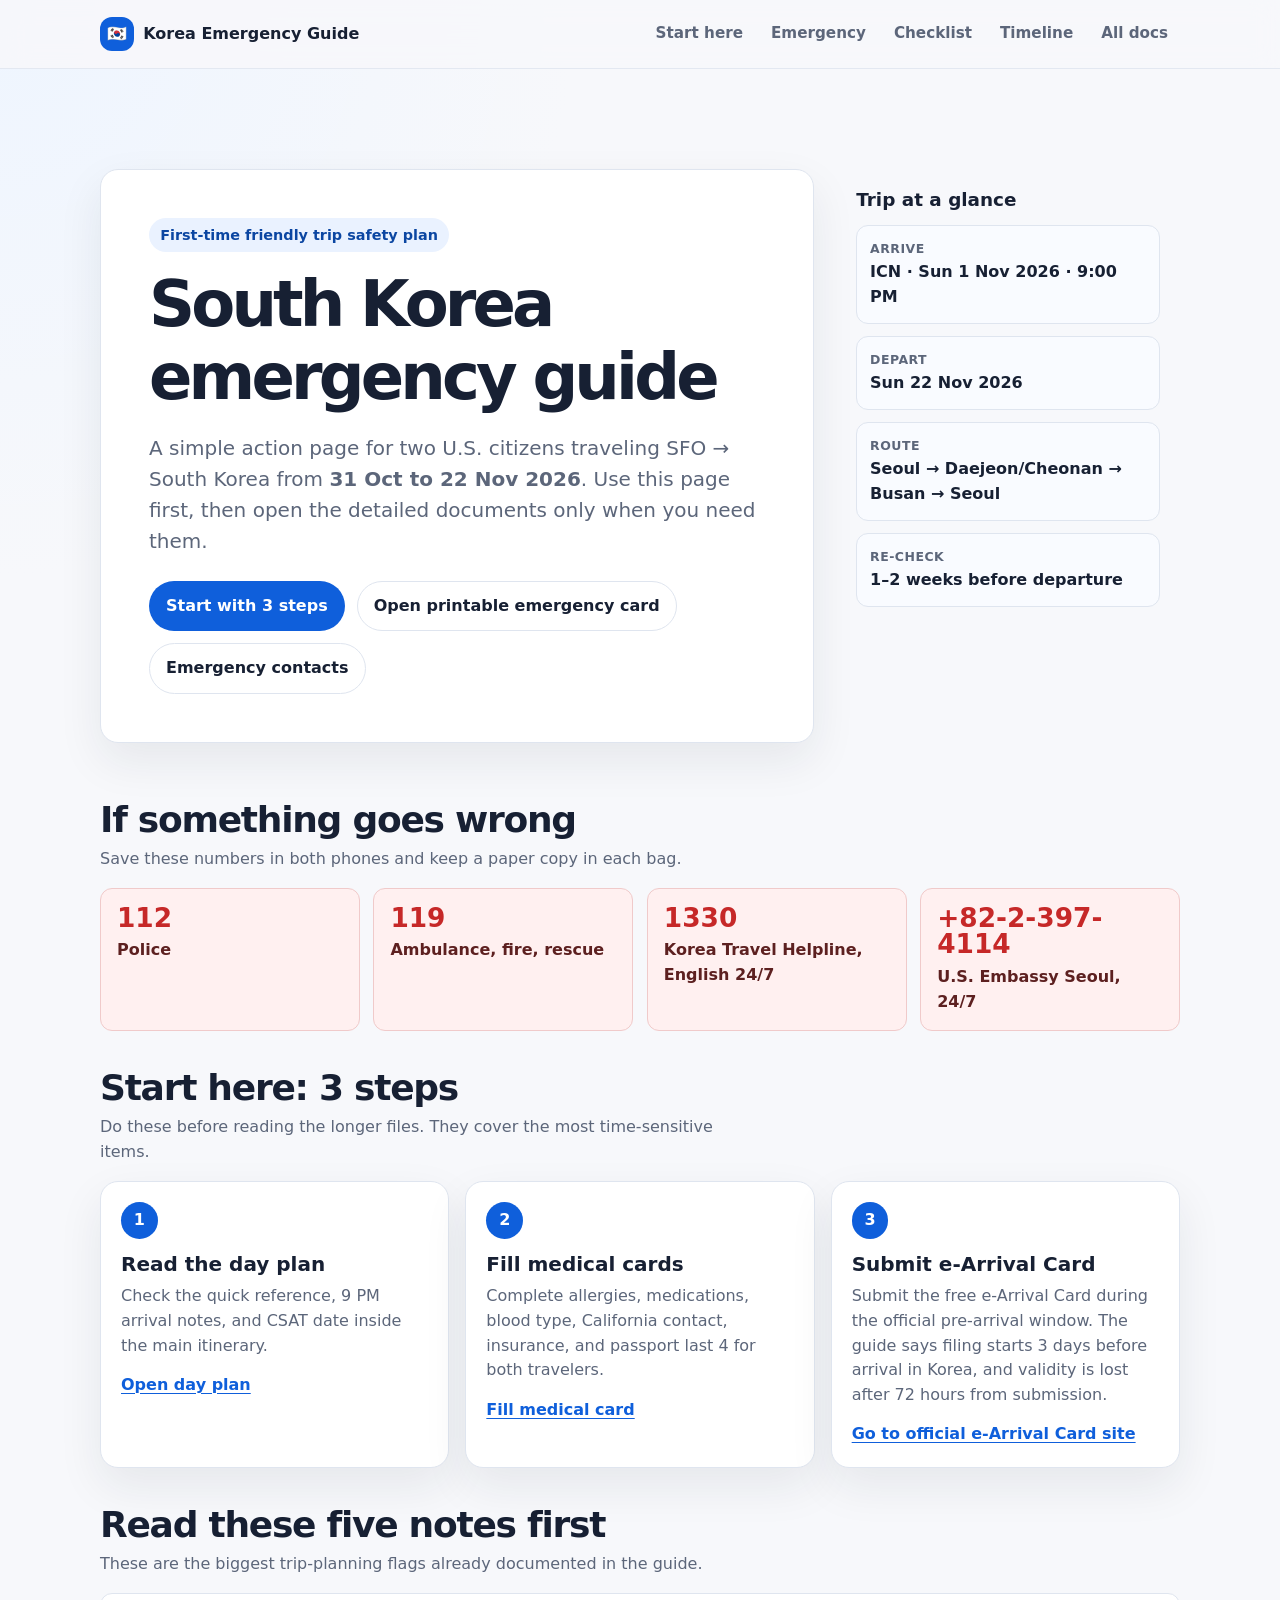
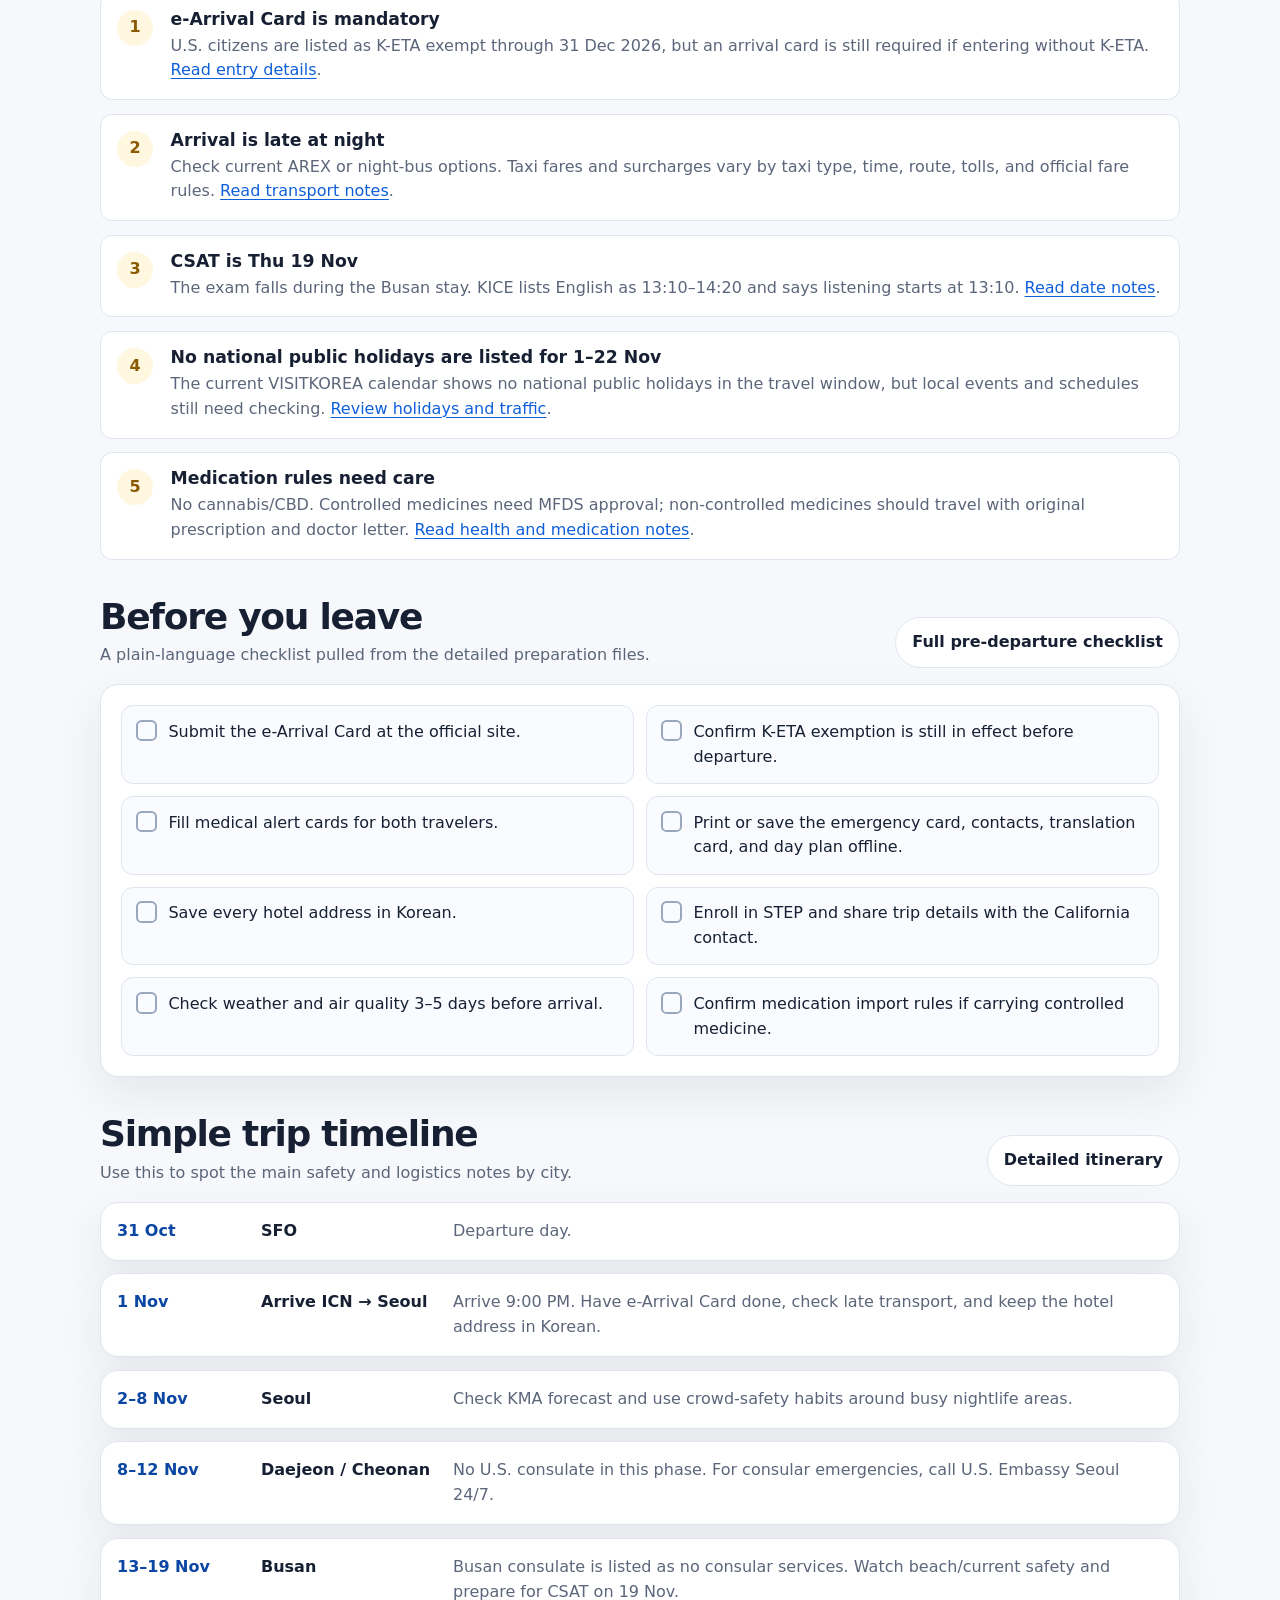
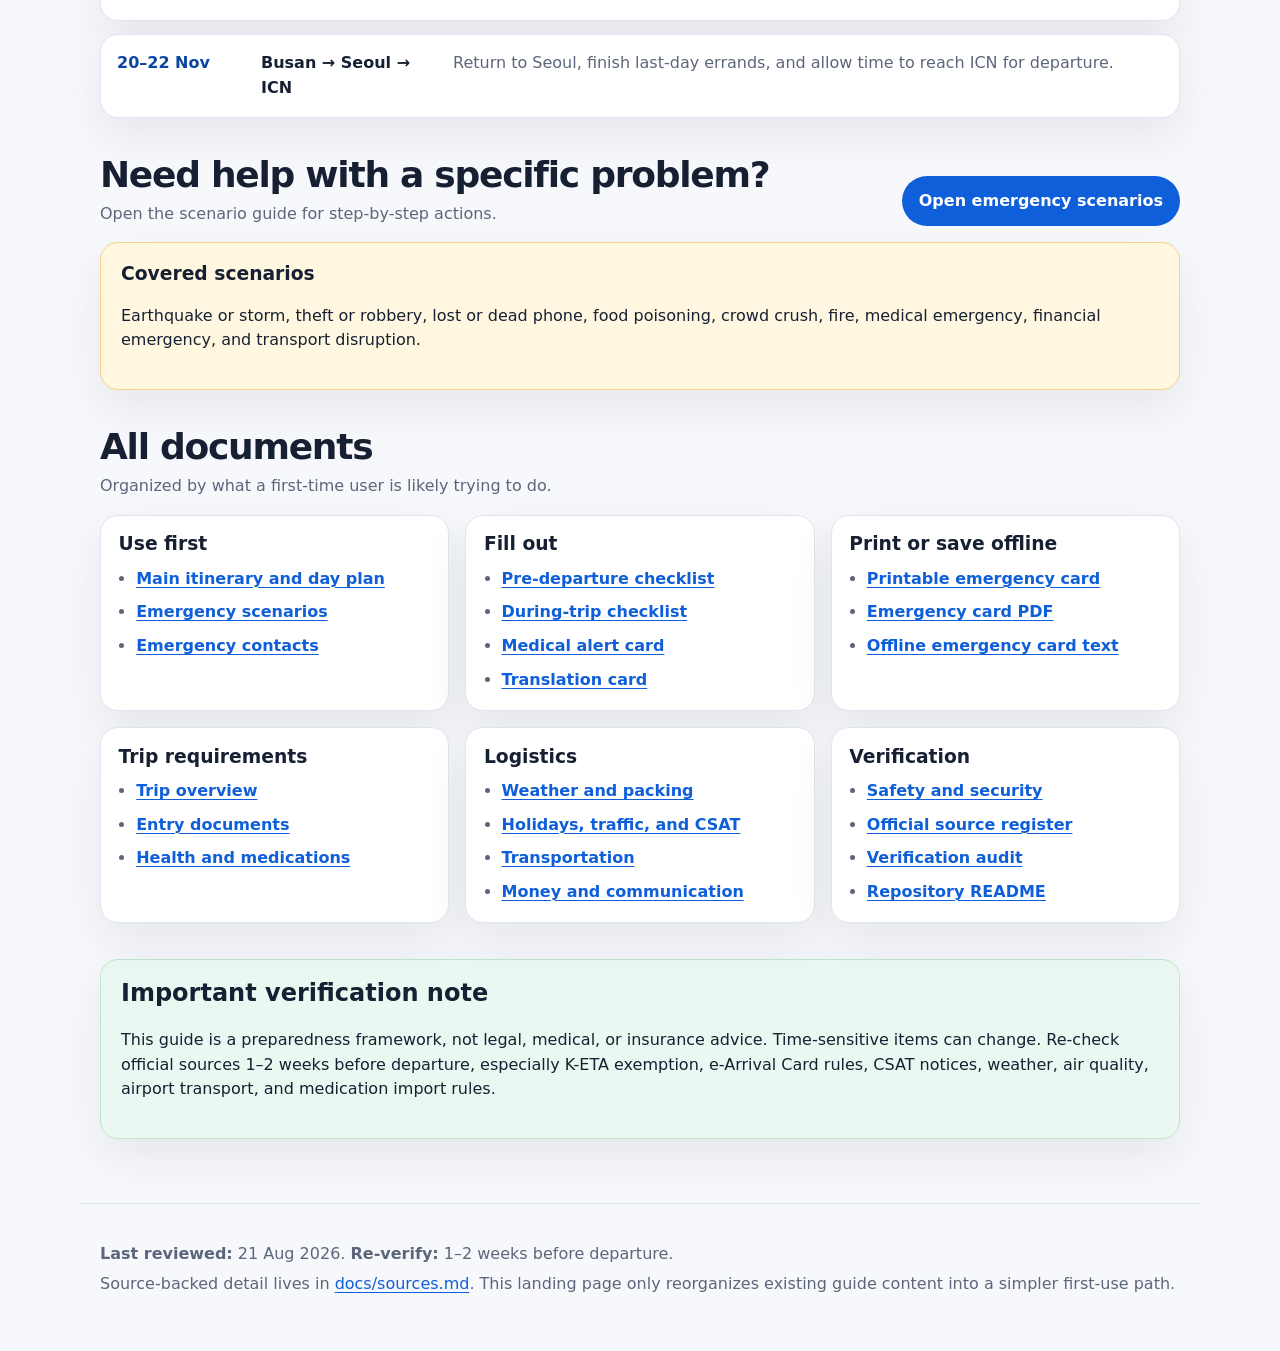
==== index.html @ 49b3be71 "Improve GitHub Pages UI and verification audit Co-authored-by: arena-agent <297053741+arena-agent@us" ====
<!doctype html>
<html lang="en">
<head>
  <meta charset="utf-8">
  <meta name="viewport" content="width=device-width, initial-scale=1">
  <title>South Korea Emergency Trip Guide</title>
  <meta name="description" content="Simple first-time traveler emergency guide for a South Korea trip from 31 Oct to 22 Nov 2026.">
  <link rel="stylesheet" href="assets/site.css">
</head>
<body>
  <a class="skip-link" href="#main">Skip to main content</a>

  <header class="site-header">
    <nav class="nav" aria-label="Main navigation">
      <a class="logo" href="./" aria-label="South Korea Emergency Trip Guide home">
        <span class="logo-mark" aria-hidden="true">🇰🇷</span>
        <span>Korea Emergency Guide</span>
      </a>
      <div class="nav-links">
        <a href="#start">Start here</a>
        <a href="#emergency">Emergency</a>
        <a href="#checklist">Checklist</a>
        <a href="#timeline">Timeline</a>
        <a href="#documents">All docs</a>
      </div>
    </nav>
  </header>

  <main id="main">
    <section class="hero" aria-labelledby="page-title">
      <div class="hero-card">
        <p class="kicker">First-time friendly trip safety plan</p>
        <h1 id="page-title">South Korea emergency guide</h1>
        <p class="lede">A simple action page for two U.S. citizens traveling SFO → South Korea from <strong>31 Oct to 22 Nov 2026</strong>. Use this page first, then open the detailed documents only when you need them.</p>
        <div class="actions" aria-label="Primary actions">
          <a class="button" href="#start">Start with 3 steps</a>
          <a class="button secondary" href="print/emergency-card.html">Open printable emergency card</a>
          <a class="button secondary" href="docs/03-emergency-contacts.md">Emergency contacts</a>
        </div>
      </div>

      <aside class="trip-card" aria-labelledby="trip-summary">
        <h2 id="trip-summary">Trip at a glance</h2>
        <dl class="fact-list">
          <div>
            <dt>Arrive</dt>
            <dd>ICN · Sun 1 Nov 2026 · 9:00 PM</dd>
          </div>
          <div>
            <dt>Depart</dt>
            <dd>Sun 22 Nov 2026</dd>
          </div>
          <div>
            <dt>Route</dt>
            <dd>Seoul → Daejeon/Cheonan → Busan → Seoul</dd>
          </div>
          <div>
            <dt>Re-check</dt>
            <dd>1–2 weeks before departure</dd>
          </div>
        </dl>
      </aside>
    </section>

    <section id="emergency" aria-labelledby="emergency-title">
      <div class="section-head">
        <div>
          <h2 id="emergency-title">If something goes wrong</h2>
          <p>Save these numbers in both phones and keep a paper copy in each bag.</p>
        </div>
      </div>
      <div class="alert-grid" aria-label="Emergency numbers">
        <div class="alert-card"><strong>112</strong><span>Police</span></div>
        <div class="alert-card"><strong>119</strong><span>Ambulance, fire, rescue</span></div>
        <div class="alert-card"><strong>1330</strong><span>Korea Travel Helpline, English 24/7</span></div>
        <div class="alert-card"><strong>+82-2-397-4114</strong><span>U.S. Embassy Seoul, 24/7</span></div>
      </div>
    </section>

    <section id="start" aria-labelledby="start-title">
      <div class="section-head">
        <div>
          <h2 id="start-title">Start here: 3 steps</h2>
          <p>Do these before reading the longer files. They cover the most time-sensitive items.</p>
        </div>
      </div>
      <div class="steps">
        <article class="step-card">
          <span class="step-number">1</span>
          <h3>Read the day plan</h3>
          <p>Check the quick reference, 9 PM arrival notes, and CSAT date inside the main itinerary.</p>
          <a href="docs/10-itinerary-day-plan.md">Open day plan</a>
        </article>
        <article class="step-card">
          <span class="step-number">2</span>
          <h3>Fill medical cards</h3>
          <p>Complete allergies, medications, blood type, California contact, insurance, and passport last 4 for both travelers.</p>
          <a href="checklists/medical-alert-card.md">Fill medical card</a>
        </article>
        <article class="step-card">
          <span class="step-number">3</span>
          <h3>Submit e-Arrival Card</h3>
          <p>Submit the free e-Arrival Card during the official pre-arrival window. The guide says filing starts 3 days before arrival in Korea, and validity is lost after 72 hours from submission.</p>
          <a href="https://www.e-arrivalcard.go.kr">Go to official e-Arrival Card site</a>
        </article>
      </div>
    </section>

    <section aria-labelledby="priority-title">
      <div class="section-head">
        <div>
          <h2 id="priority-title">Read these five notes first</h2>
          <p>These are the biggest trip-planning flags already documented in the guide.</p>
        </div>
      </div>
      <ol class="priority-list">
        <li>
          <div>
            <h3>e-Arrival Card is mandatory</h3>
            <p>U.S. citizens are listed as K-ETA exempt through 31 Dec 2026, but an arrival card is still required if entering without K-ETA. <a href="docs/02-entry-documents.md">Read entry details</a>.</p>
          </div>
        </li>
        <li>
          <div>
            <h3>Arrival is late at night</h3>
            <p>Check current AREX or night-bus options. Taxi fares and surcharges vary by taxi type, time, route, tolls, and official fare rules. <a href="docs/07-transportation.md">Read transport notes</a>.</p>
          </div>
        </li>
        <li>
          <div>
            <h3>CSAT is Thu 19 Nov</h3>
            <p>The exam falls during the Busan stay. KICE lists English as 13:10–14:20 and says listening starts at 13:10. <a href="docs/06-holidays-traffic-dates.md">Read date notes</a>.</p>
          </div>
        </li>
        <li>
          <div>
            <h3>No national public holidays are listed for 1–22 Nov</h3>
            <p>The current VISITKOREA calendar shows no national public holidays in the travel window, but local events and schedules still need checking. <a href="docs/06-holidays-traffic-dates.md">Review holidays and traffic</a>.</p>
          </div>
        </li>
        <li>
          <div>
            <h3>Medication rules need care</h3>
            <p>No cannabis/CBD. Controlled medicines need MFDS approval; non-controlled medicines should travel with original prescription and doctor letter. <a href="docs/04-health-medications.md">Read health and medication notes</a>.</p>
          </div>
        </li>
      </ol>
    </section>

    <section id="checklist" aria-labelledby="checklist-title">
      <div class="section-head">
        <div>
          <h2 id="checklist-title">Before you leave</h2>
          <p>A plain-language checklist pulled from the detailed preparation files.</p>
        </div>
        <a class="button secondary" href="checklists/pre-departure.md">Full pre-departure checklist</a>
      </div>
      <div class="check-panel">
        <ul class="check-grid">
          <li><span class="checkbox" aria-hidden="true">✓</span><span>Submit the e-Arrival Card at the official site.</span></li>
          <li><span class="checkbox" aria-hidden="true">✓</span><span>Confirm K-ETA exemption is still in effect before departure.</span></li>
          <li><span class="checkbox" aria-hidden="true">✓</span><span>Fill medical alert cards for both travelers.</span></li>
          <li><span class="checkbox" aria-hidden="true">✓</span><span>Print or save the emergency card, contacts, translation card, and day plan offline.</span></li>
          <li><span class="checkbox" aria-hidden="true">✓</span><span>Save every hotel address in Korean.</span></li>
          <li><span class="checkbox" aria-hidden="true">✓</span><span>Enroll in STEP and share trip details with the California contact.</span></li>
          <li><span class="checkbox" aria-hidden="true">✓</span><span>Check weather and air quality 3–5 days before arrival.</span></li>
          <li><span class="checkbox" aria-hidden="true">✓</span><span>Confirm medication import rules if carrying controlled medicine.</span></li>
        </ul>
      </div>
    </section>

    <section id="timeline" aria-labelledby="timeline-title">
      <div class="section-head">
        <div>
          <h2 id="timeline-title">Simple trip timeline</h2>
          <p>Use this to spot the main safety and logistics notes by city.</p>
        </div>
        <a class="button secondary" href="docs/10-itinerary-day-plan.md">Detailed itinerary</a>
      </div>
      <div class="timeline">
        <article class="timeline-item">
          <div class="timeline-date">31 Oct</div>
          <div class="timeline-city">SFO</div>
          <div class="timeline-note">Departure day.</div>
        </article>
        <article class="timeline-item">
          <div class="timeline-date">1 Nov</div>
          <div class="timeline-city">Arrive ICN → Seoul</div>
          <div class="timeline-note">Arrive 9:00 PM. Have e-Arrival Card done, check late transport, and keep the hotel address in Korean.</div>
        </article>
        <article class="timeline-item">
          <div class="timeline-date">2–8 Nov</div>
          <div class="timeline-city">Seoul</div>
          <div class="timeline-note">Check KMA forecast and use crowd-safety habits around busy nightlife areas.</div>
        </article>
        <article class="timeline-item">
          <div class="timeline-date">8–12 Nov</div>
          <div class="timeline-city">Daejeon / Cheonan</div>
          <div class="timeline-note">No U.S. consulate in this phase. For consular emergencies, call U.S. Embassy Seoul 24/7.</div>
        </article>
        <article class="timeline-item">
          <div class="timeline-date">13–19 Nov</div>
          <div class="timeline-city">Busan</div>
          <div class="timeline-note">Busan consulate is listed as no consular services. Watch beach/current safety and prepare for CSAT on 19 Nov.</div>
        </article>
        <article class="timeline-item">
          <div class="timeline-date">20–22 Nov</div>
          <div class="timeline-city">Busan → Seoul → ICN</div>
          <div class="timeline-note">Return to Seoul, finish last-day errands, and allow time to reach ICN for departure.</div>
        </article>
      </div>
    </section>

    <section aria-labelledby="scenario-title">
      <div class="section-head">
        <div>
          <h2 id="scenario-title">Need help with a specific problem?</h2>
          <p>Open the scenario guide for step-by-step actions.</p>
        </div>
        <a class="button" href="docs/11-emergency-scenarios.md">Open emergency scenarios</a>
      </div>
      <div class="callout warning">
        <h3>Covered scenarios</h3>
        <p>Earthquake or storm, theft or robbery, lost or dead phone, food poisoning, crowd crush, fire, medical emergency, financial emergency, and transport disruption.</p>
      </div>
    </section>

    <section id="documents" aria-labelledby="documents-title">
      <div class="section-head">
        <div>
          <h2 id="documents-title">All documents</h2>
          <p>Organized by what a first-time user is likely trying to do.</p>
        </div>
      </div>
      <div class="docs-grid">
        <article class="doc-card">
          <h3>Use first</h3>
          <ul>
            <li><a href="docs/10-itinerary-day-plan.md">Main itinerary and day plan</a></li>
            <li><a href="docs/11-emergency-scenarios.md">Emergency scenarios</a></li>
            <li><a href="docs/03-emergency-contacts.md">Emergency contacts</a></li>
          </ul>
        </article>
        <article class="doc-card">
          <h3>Fill out</h3>
          <ul>
            <li><a href="checklists/pre-departure.md">Pre-departure checklist</a></li>
            <li><a href="checklists/during-trip.md">During-trip checklist</a></li>
            <li><a href="checklists/medical-alert-card.md">Medical alert card</a></li>
            <li><a href="checklists/translation-card.md">Translation card</a></li>
          </ul>
        </article>
        <article class="doc-card">
          <h3>Print or save offline</h3>
          <ul>
            <li><a href="print/emergency-card.html">Printable emergency card</a></li>
            <li><a href="print/emergency-card.pdf">Emergency card PDF</a></li>
            <li><a href="checklists/offline-emergency-card.md">Offline emergency card text</a></li>
          </ul>
        </article>
        <article class="doc-card">
          <h3>Trip requirements</h3>
          <ul>
            <li><a href="docs/01-trip-overview.md">Trip overview</a></li>
            <li><a href="docs/02-entry-documents.md">Entry documents</a></li>
            <li><a href="docs/04-health-medications.md">Health and medications</a></li>
          </ul>
        </article>
        <article class="doc-card">
          <h3>Logistics</h3>
          <ul>
            <li><a href="docs/05-weather-packing.md">Weather and packing</a></li>
            <li><a href="docs/06-holidays-traffic-dates.md">Holidays, traffic, and CSAT</a></li>
            <li><a href="docs/07-transportation.md">Transportation</a></li>
            <li><a href="docs/09-money-communication.md">Money and communication</a></li>
          </ul>
        </article>
        <article class="doc-card">
          <h3>Verification</h3>
          <ul>
            <li><a href="docs/08-safety-security.md">Safety and security</a></li>
            <li><a href="docs/sources.md">Official source register</a></li>
            <li><a href="docs/verification-audit.md">Verification audit</a></li>
            <li><a href="README.md">Repository README</a></li>
          </ul>
        </article>
      </div>
    </section>

    <section aria-labelledby="verify-title">
      <div class="callout">
        <h2 id="verify-title">Important verification note</h2>
        <p>This guide is a preparedness framework, not legal, medical, or insurance advice. Time-sensitive items can change. Re-check official sources 1–2 weeks before departure, especially K-ETA exemption, e-Arrival Card rules, CSAT notices, weather, air quality, airport transport, and medication import rules.</p>
      </div>
    </section>
  </main>

  <footer class="footer">
    <p><strong>Last reviewed:</strong> 21 Aug 2026. <strong>Re-verify:</strong> 1–2 weeks before departure.</p>
    <p>Source-backed detail lives in <a href="docs/sources.md">docs/sources.md</a>. This landing page only reorganizes existing guide content into a simpler first-use path.</p>
  </footer>
</body>
</html>
---- assets/site.css ----
:root {
  color-scheme: light;
  --bg: #f7f8fb;
  --panel: #ffffff;
  --panel-strong: #f9fbff;
  --text: #172033;
  --muted: #5c667a;
  --line: #dfe5ef;
  --brand: #0f5fdb;
  --brand-dark: #0b46a2;
  --brand-soft: #eaf2ff;
  --danger: #c62828;
  --danger-soft: #fff0f0;
  --success: #127044;
  --success-soft: #eaf8f1;
  --warning: #8a5a00;
  --warning-soft: #fff7df;
  --shadow: 0 18px 45px rgba(23, 32, 51, 0.08);
  --radius: 18px;
  --radius-sm: 12px;
  --max: 1120px;
}

* {
  box-sizing: border-box;
}

html {
  scroll-behavior: smooth;
}

body {
  margin: 0;
  font-family: Inter, ui-sans-serif, system-ui, -apple-system, BlinkMacSystemFont, "Segoe UI", sans-serif;
  background: radial-gradient(circle at top left, #eef5ff 0, rgba(238, 245, 255, 0) 36rem), var(--bg);
  color: var(--text);
  line-height: 1.55;
}

a {
  color: var(--brand);
  text-decoration-thickness: 0.09em;
  text-underline-offset: 0.18em;
}

a:hover,
a:focus-visible {
  color: var(--brand-dark);
}

.skip-link {
  position: absolute;
  left: 1rem;
  top: -4rem;
  z-index: 10;
  padding: 0.75rem 1rem;
  border-radius: 999px;
  background: var(--text);
  color: #fff;
  transition: top 0.2s ease;
}

.skip-link:focus {
  top: 1rem;
}

.site-header {
  position: sticky;
  top: 0;
  z-index: 5;
  background: rgba(247, 248, 251, 0.88);
  border-bottom: 1px solid rgba(223, 229, 239, 0.8);
  backdrop-filter: blur(14px);
}

.nav {
  max-width: var(--max);
  margin: 0 auto;
  padding: 0.85rem 1.25rem;
  display: flex;
  align-items: center;
  justify-content: space-between;
  gap: 1rem;
}

.logo {
  display: inline-flex;
  align-items: center;
  gap: 0.55rem;
  font-weight: 800;
  color: var(--text);
  text-decoration: none;
}

.logo-mark {
  display: grid;
  place-items: center;
  width: 2.15rem;
  height: 2.15rem;
  border-radius: 0.75rem;
  background: var(--brand);
  color: #fff;
}

.nav-links {
  display: flex;
  align-items: center;
  gap: 0.25rem;
  flex-wrap: wrap;
  justify-content: flex-end;
}

.nav-links a {
  padding: 0.55rem 0.75rem;
  border-radius: 999px;
  color: var(--muted);
  font-size: 0.95rem;
  font-weight: 700;
  text-decoration: none;
}

.nav-links a:hover,
.nav-links a:focus-visible {
  background: var(--brand-soft);
  color: var(--brand-dark);
}

main {
  max-width: var(--max);
  margin: 0 auto;
  padding: 2rem 1.25rem 4rem;
}

.hero {
  display: grid;
  grid-template-columns: minmax(0, 1.35fr) minmax(18rem, 0.65fr);
  gap: 1.4rem;
  align-items: stretch;
  padding: 2rem 0 1.25rem;
}

.hero-card,
.panel {
  background: var(--panel);
  border: 1px solid var(--line);
  border-radius: var(--radius);
  box-shadow: var(--shadow);
}

.hero-card {
  padding: clamp(1.5rem, 4vw, 3rem);
}

.kicker {
  display: inline-flex;
  align-items: center;
  gap: 0.45rem;
  margin: 0 0 1rem;
  padding: 0.35rem 0.7rem;
  border-radius: 999px;
  background: var(--brand-soft);
  color: var(--brand-dark);
  font-weight: 800;
  font-size: 0.9rem;
}

h1,
h2,
h3 {
  line-height: 1.15;
}

h1 {
  margin: 0;
  font-size: clamp(2.25rem, 5vw, 4.6rem);
  letter-spacing: -0.06em;
}

.lede {
  max-width: 46rem;
  margin: 1.1rem 0 0;
  color: var(--muted);
  font-size: clamp(1.05rem, 1.8vw, 1.25rem);
}

.actions {
  display: flex;
  flex-wrap: wrap;
  gap: 0.75rem;
  margin-top: 1.5rem;
}

.button {
  display: inline-flex;
  align-items: center;
  justify-content: center;
  gap: 0.45rem;
  min-height: 2.75rem;
  padding: 0.75rem 1rem;
  border: 1px solid transparent;
  border-radius: 999px;
  background: var(--brand);
  color: #fff;
  font-weight: 800;
  text-decoration: none;
}

.button:hover,
.button:focus-visible {
  background: var(--brand-dark);
  color: #fff;
}

.button.secondary {
  background: #fff;
  border-color: var(--line);
  color: var(--text);
}

.button.secondary:hover,
.button.secondary:focus-visible {
  background: var(--brand-soft);
  border-color: #c6dafd;
  color: var(--brand-dark);
}

.trip-card {
  padding: 1.25rem;
  display: flex;
  flex-direction: column;
  gap: 0.9rem;
}

.trip-card h2 {
  margin: 0;
  font-size: 1.15rem;
}

.fact-list {
  display: grid;
  gap: 0.75rem;
  margin: 0;
}

.fact-list div {
  padding: 0.8rem;
  border-radius: var(--radius-sm);
  background: var(--panel-strong);
  border: 1px solid var(--line);
}

.fact-list dt {
  color: var(--muted);
  font-size: 0.78rem;
  font-weight: 800;
  letter-spacing: 0.04em;
  text-transform: uppercase;
}

.fact-list dd {
  margin: 0.15rem 0 0;
  font-weight: 800;
}

.alert-grid {
  display: grid;
  grid-template-columns: repeat(4, minmax(0, 1fr));
  gap: 0.85rem;
  margin: 1rem 0 2rem;
}

.alert-card {
  min-height: 7.25rem;
  padding: 1rem;
  border: 1px solid #f0caca;
  border-radius: var(--radius-sm);
  background: var(--danger-soft);
}

.alert-card strong {
  display: block;
  color: var(--danger);
  font-size: 1.65rem;
  line-height: 1;
}

.alert-card span {
  display: block;
  margin-top: 0.45rem;
  color: #5d2020;
  font-weight: 700;
}

section {
  margin-top: 2.25rem;
}

.section-head {
  display: flex;
  align-items: end;
  justify-content: space-between;
  gap: 1rem;
  margin-bottom: 1rem;
}

.section-head h2 {
  margin: 0;
  font-size: clamp(1.55rem, 3vw, 2.25rem);
  letter-spacing: -0.035em;
}

.section-head p {
  max-width: 40rem;
  margin: 0.4rem 0 0;
  color: var(--muted);
}

.steps {
  display: grid;
  grid-template-columns: repeat(3, minmax(0, 1fr));
  gap: 1rem;
}

.step-card,
.doc-card,
.timeline-item,
.callout,
.check-panel {
  background: var(--panel);
  border: 1px solid var(--line);
  border-radius: var(--radius);
  box-shadow: var(--shadow);
}

.step-card {
  position: relative;
  padding: 1.25rem;
}

.step-number {
  display: inline-grid;
  place-items: center;
  width: 2.3rem;
  height: 2.3rem;
  border-radius: 50%;
  background: var(--brand);
  color: #fff;
  font-weight: 900;
}

.step-card h3 {
  margin: 0.9rem 0 0.5rem;
  font-size: 1.25rem;
}

.step-card p {
  margin: 0;
  color: var(--muted);
}

.step-card a {
  display: inline-block;
  margin-top: 0.9rem;
  font-weight: 800;
}

.priority-list {
  display: grid;
  gap: 0.85rem;
  padding: 0;
  margin: 0;
  list-style: none;
  counter-reset: priority;
}

.priority-list li {
  counter-increment: priority;
  display: grid;
  grid-template-columns: 2.5rem minmax(0, 1fr);
  gap: 0.85rem;
  align-items: start;
  padding: 1rem;
  border: 1px solid var(--line);
  border-radius: var(--radius-sm);
  background: var(--panel);
}

.priority-list li::before {
  content: counter(priority);
  display: grid;
  place-items: center;
  width: 2.25rem;
  height: 2.25rem;
  border-radius: 50%;
  background: var(--warning-soft);
  color: var(--warning);
  font-weight: 900;
}

.priority-list h3 {
  margin: 0 0 0.25rem;
  font-size: 1.08rem;
}

.priority-list p {
  margin: 0;
  color: var(--muted);
}

.check-panel {
  padding: 1.25rem;
}

.check-grid {
  display: grid;
  grid-template-columns: repeat(2, minmax(0, 1fr));
  gap: 0.75rem;
  padding: 0;
  margin: 0;
  list-style: none;
}

.check-grid li {
  display: flex;
  gap: 0.7rem;
  align-items: start;
  padding: 0.85rem;
  border-radius: var(--radius-sm);
  background: var(--panel-strong);
  border: 1px solid var(--line);
}

.checkbox {
  flex: 0 0 auto;
  display: grid;
  place-items: center;
  width: 1.35rem;
  height: 1.35rem;
  border: 2px solid #99a7bd;
  border-radius: 0.35rem;
  color: transparent;
  font-weight: 900;
}

.timeline {
  display: grid;
  gap: 0.8rem;
}

.timeline-item {
  display: grid;
  grid-template-columns: 8rem 11rem minmax(0, 1fr);
  gap: 1rem;
  padding: 1rem;
  align-items: start;
}

.timeline-date {
  color: var(--brand-dark);
  font-weight: 900;
}

.timeline-city {
  font-weight: 900;
}

.timeline-note {
  color: var(--muted);
}

.docs-grid {
  display: grid;
  grid-template-columns: repeat(3, minmax(0, 1fr));
  gap: 1rem;
}

.doc-card {
  padding: 1.1rem;
}

.doc-card h3 {
  margin: 0 0 0.75rem;
}

.doc-card ul {
  display: grid;
  gap: 0.55rem;
  padding-left: 1.1rem;
  margin: 0;
}

.doc-card li {
  color: var(--muted);
}

.doc-card a {
  font-weight: 800;
}

.callout {
  padding: 1.25rem;
  background: var(--success-soft);
  border-color: #bbe7ce;
}

.callout.warning {
  background: var(--warning-soft);
  border-color: #f0d58b;
}

.callout h2,
.callout h3,
.callout p {
  margin-top: 0;
}

.footer {
  max-width: var(--max);
  margin: 0 auto;
  padding: 2rem 1.25rem 3rem;
  color: var(--muted);
  border-top: 1px solid var(--line);
}

.footer p {
  margin: 0.35rem 0;
}

@media (max-width: 900px) {
  .hero,
  .steps,
  .docs-grid {
    grid-template-columns: 1fr;
  }

  .alert-grid,
  .check-grid {
    grid-template-columns: repeat(2, minmax(0, 1fr));
  }

  .timeline-item {
    grid-template-columns: 1fr;
    gap: 0.35rem;
  }
}

@media (max-width: 680px) {
  .site-header {
    position: static;
  }

  .nav {
    align-items: flex-start;
    flex-direction: column;
  }

  .nav-links {
    justify-content: flex-start;
  }

  .nav-links a {
    padding-left: 0;
  }

  main {
    padding-top: 1rem;
  }

  .alert-grid,
  .check-grid {
    grid-template-columns: 1fr;
  }
}
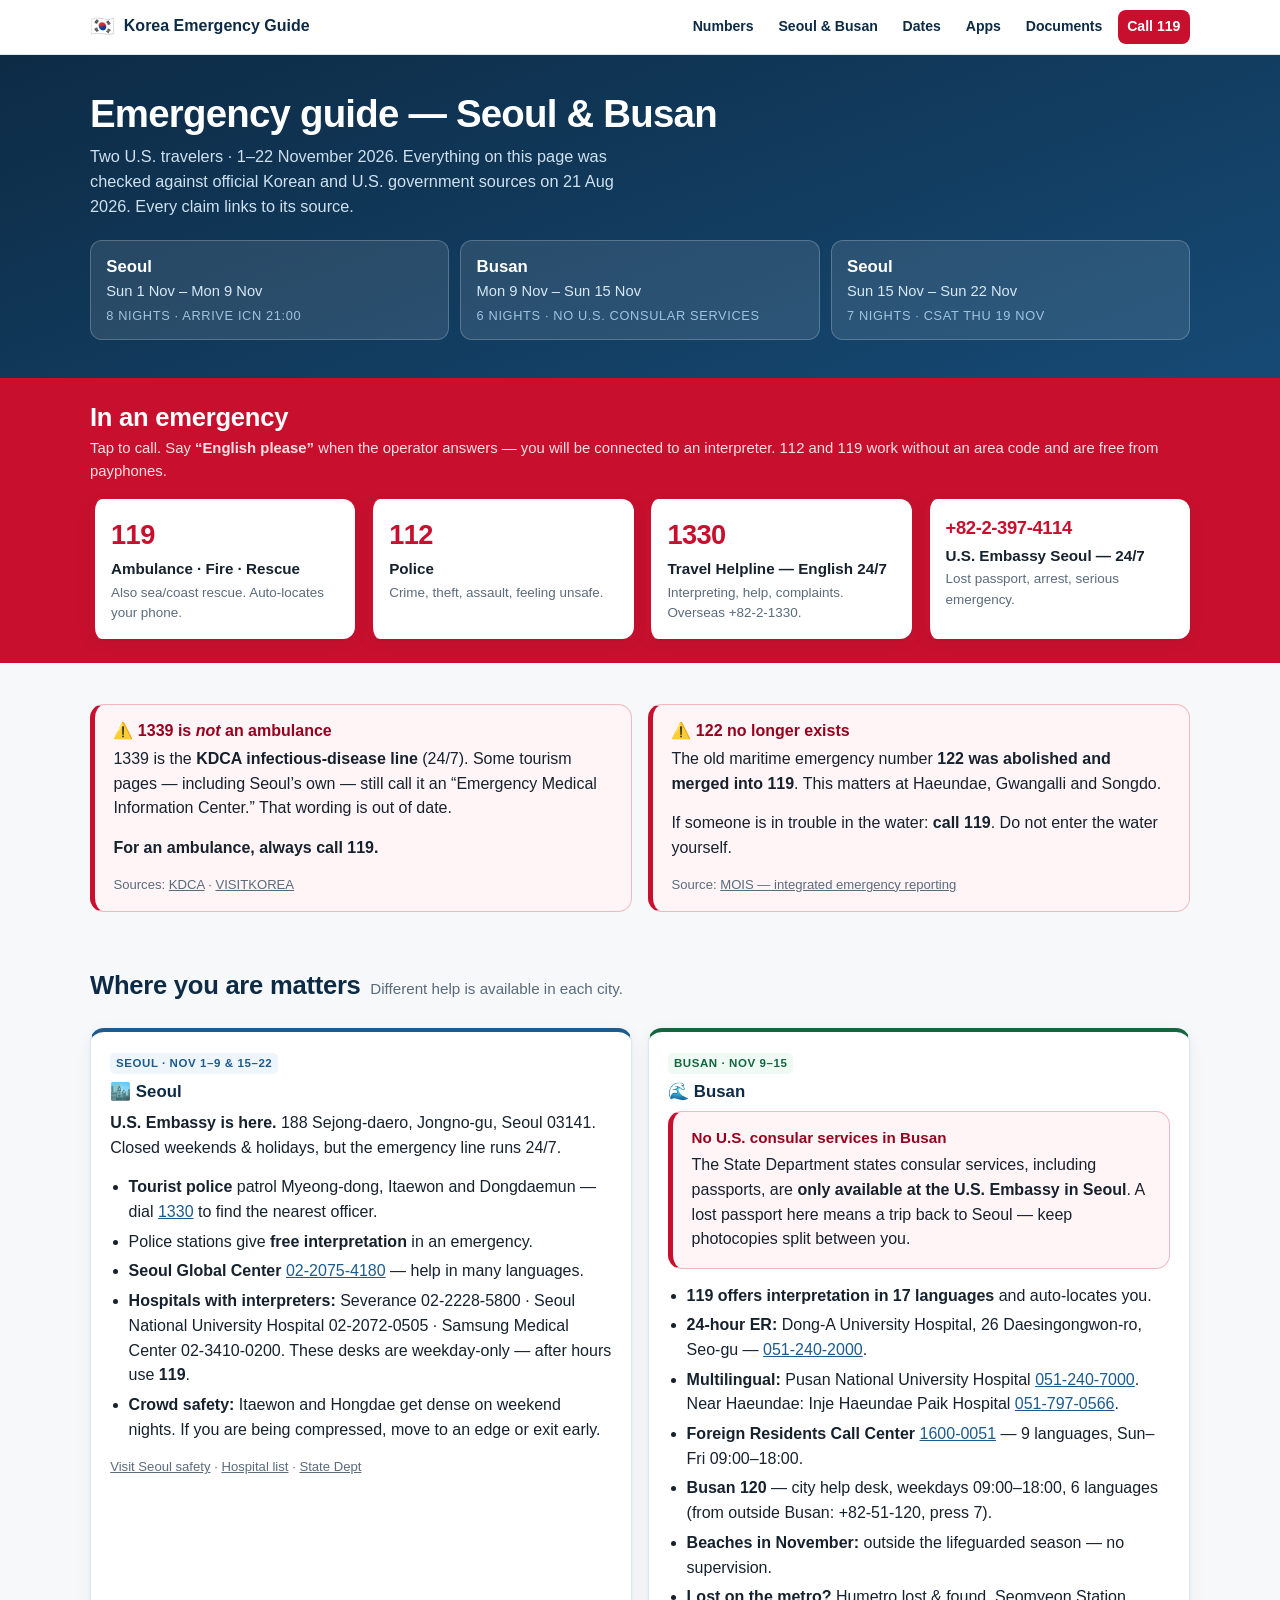
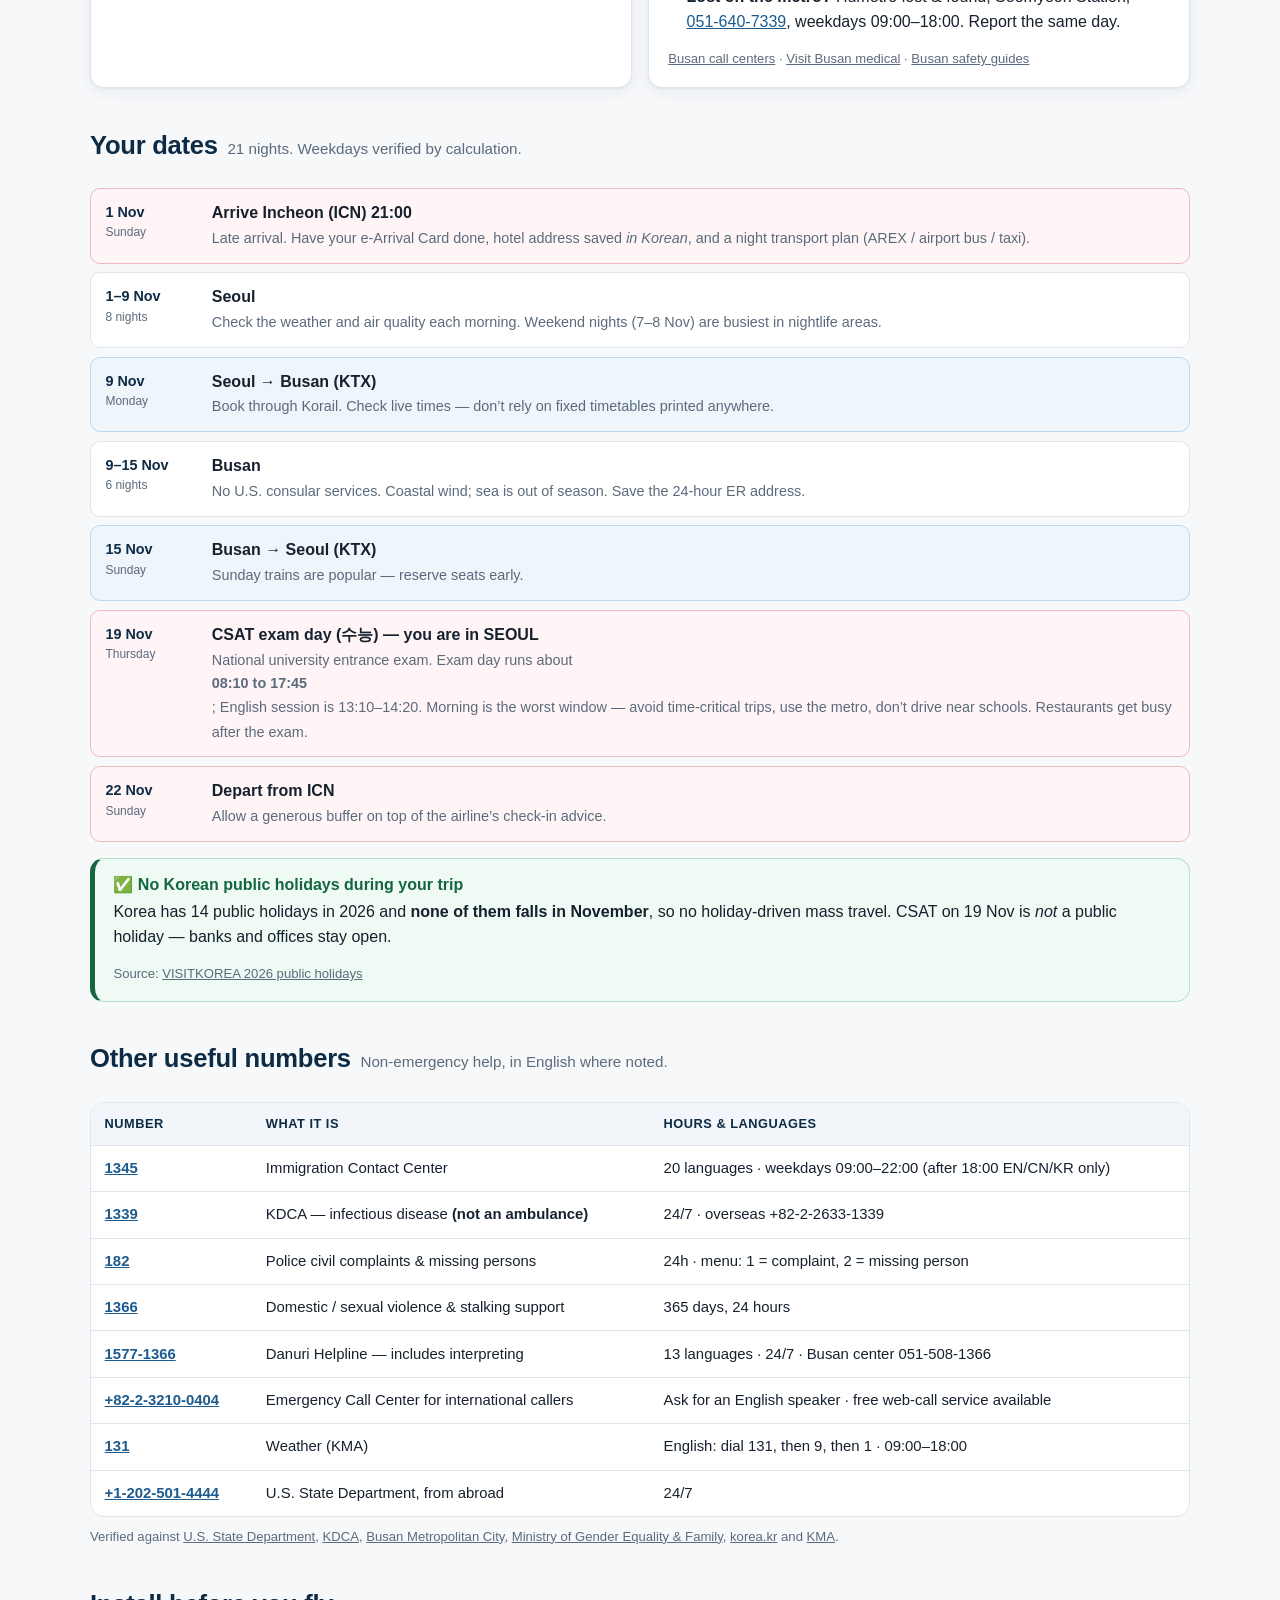
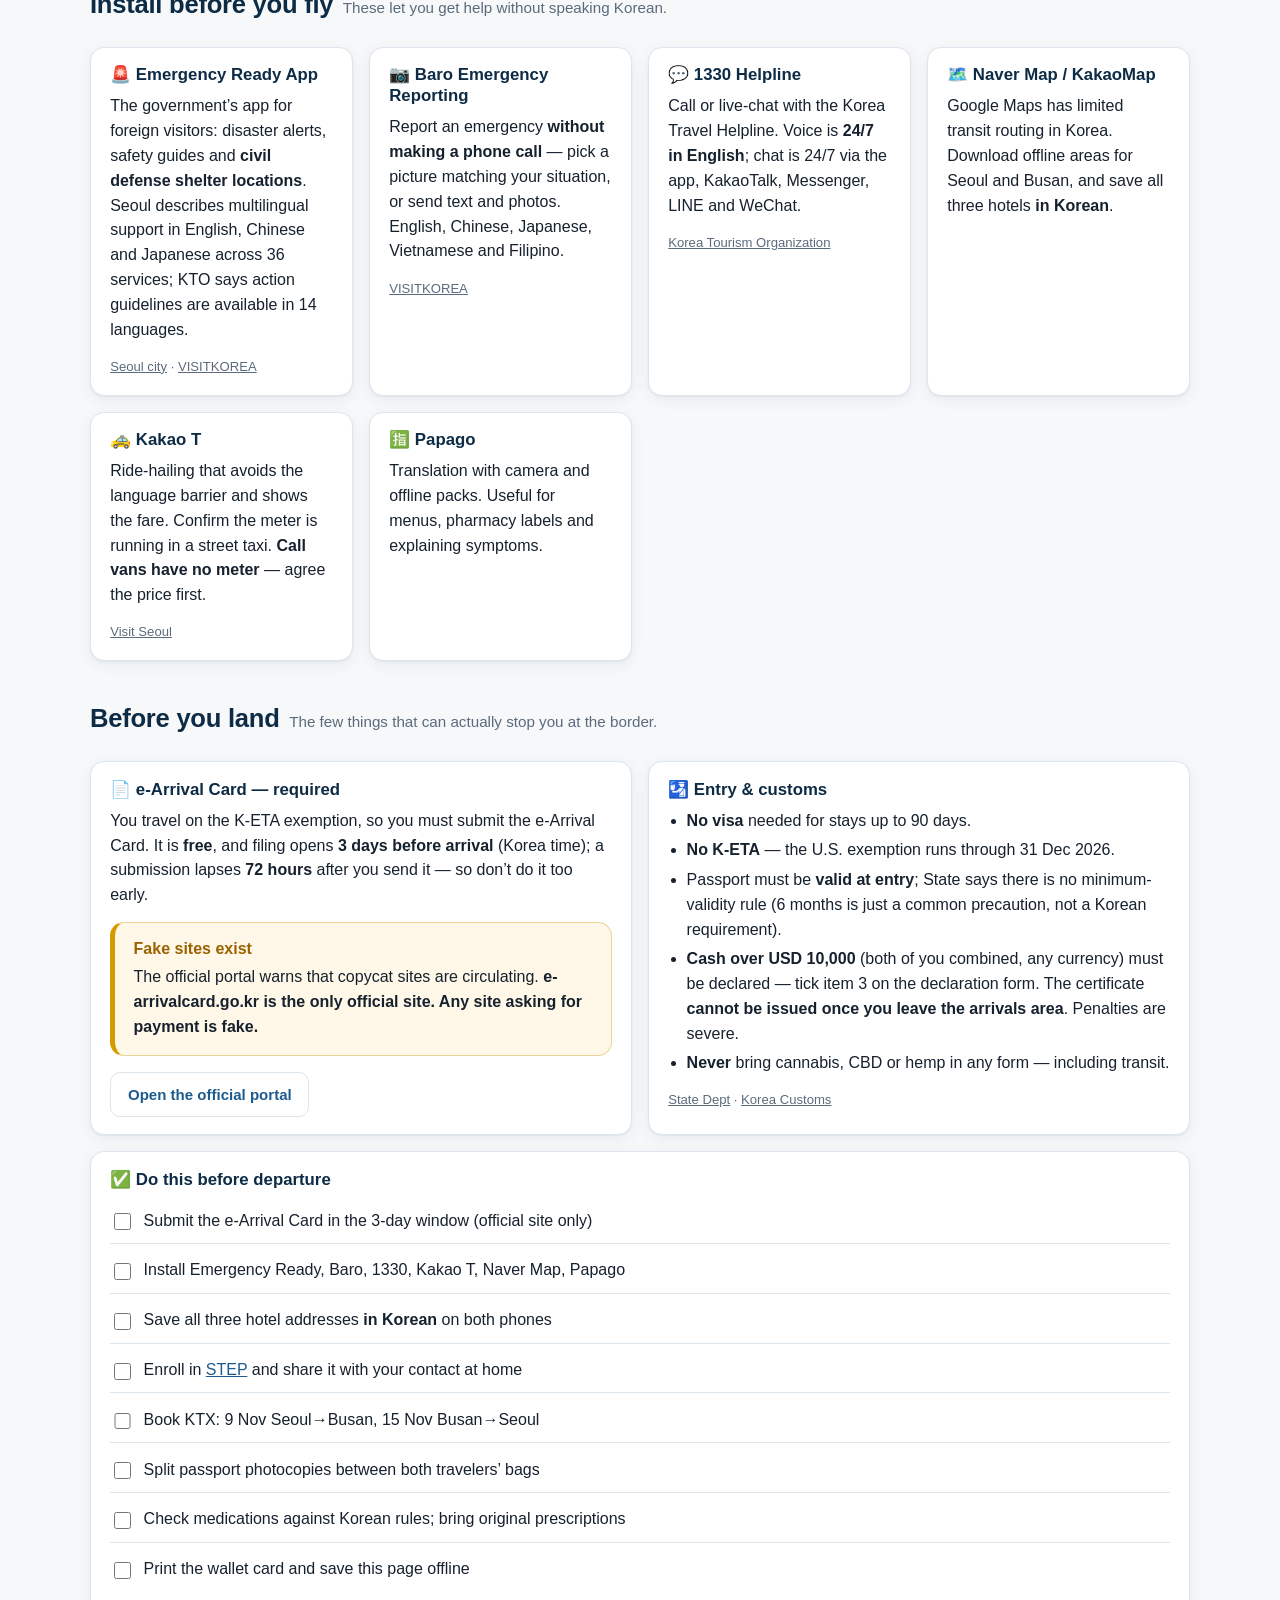
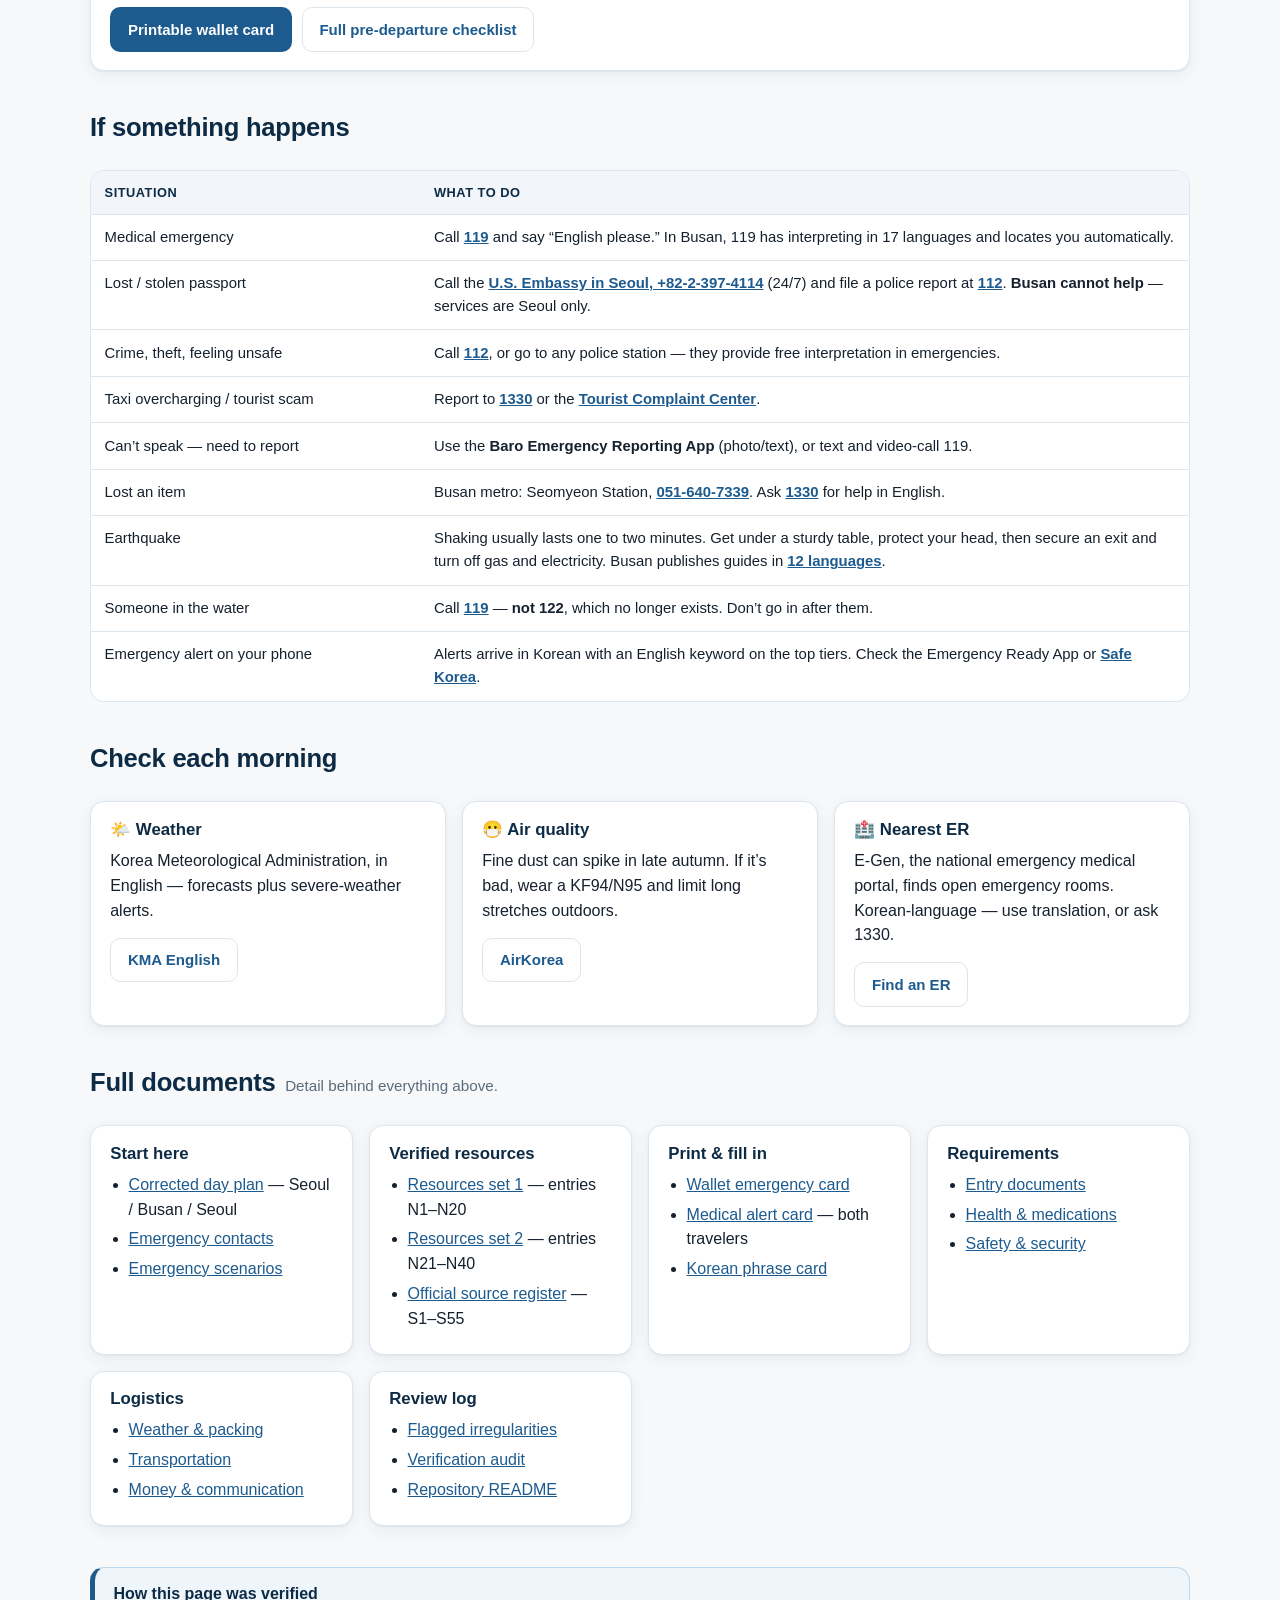
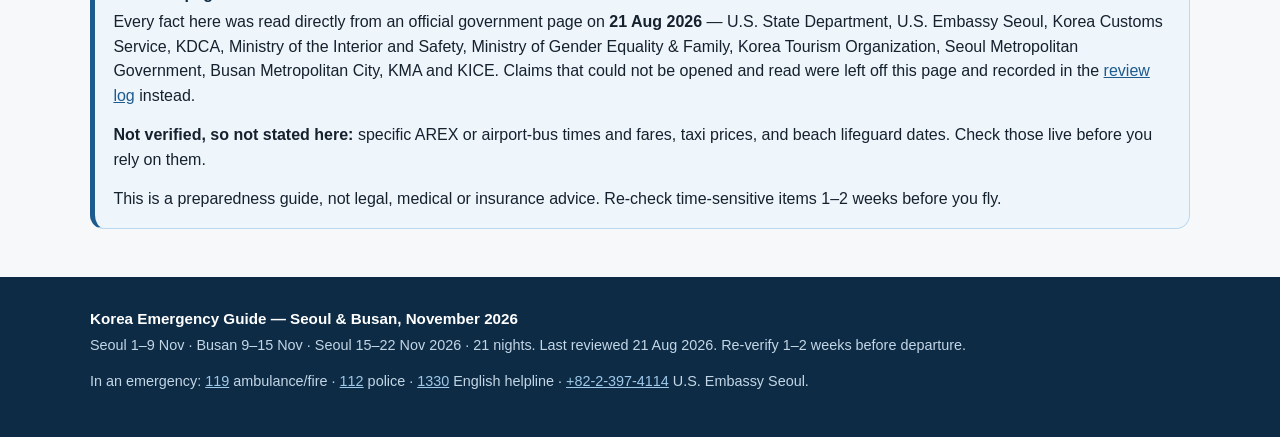
==== commit 304b2c65: "Rebuild GitHub Pages site around verified Seoul/Busan itinerary - index.html: rewritten. Emergency n" ====
--- a/index.html
+++ b/index.html
@@ -1,303 +1,538 @@
 <!doctype html>
 <html lang="en">
 <head>
-  <meta charset="utf-8">
-  <meta name="viewport" content="width=device-width, initial-scale=1">
-  <title>South Korea Emergency Trip Guide</title>
-  <meta name="description" content="Simple first-time traveler emergency guide for a South Korea trip from 31 Oct to 22 Nov 2026.">
-  <link rel="stylesheet" href="assets/site.css">
+<meta charset="utf-8">
+<meta name="viewport" content="width=device-width, initial-scale=1">
+<title>Korea Emergency Guide — Seoul &amp; Busan · Nov 2026</title>
+<meta name="description" content="Emergency preparedness for Seoul (Nov 1–9, 15–22) and Busan (Nov 9–15), 2026. Verified emergency numbers, hospitals, apps and official links.">
+<meta name="theme-color" content="#0d2b45">
+<link rel="stylesheet" href="assets/site.css">
+<link rel="icon" href="data:image/svg+xml,<svg xmlns='http://www.w3.org/2000/svg' viewBox='0 0 100 100'><text y='.9em' font-size='90'>🇰🇷</text></svg>">
 </head>
 <body>
-  <a class="skip-link" href="#main">Skip to main content</a>
-
-  <header class="site-header">
-    <nav class="nav" aria-label="Main navigation">
-      <a class="logo" href="./" aria-label="South Korea Emergency Trip Guide home">
-        <span class="logo-mark" aria-hidden="true">🇰🇷</span>
-        <span>Korea Emergency Guide</span>
+<a class="skip-link" href="#main">Skip to main content</a>
+
+<header class="site-header">
+  <div class="wrap nav">
+    <a class="brand" href="./"><span class="flag" aria-hidden="true">🇰🇷</span> Korea Emergency Guide</a>
+    <nav class="nav-links" aria-label="Main">
+      <a href="#numbers">Numbers</a>
+      <a href="#cities">Seoul &amp; Busan</a>
+      <a href="#dates">Dates</a>
+      <a href="#apps">Apps</a>
+      <a href="#docs">Documents</a>
+      <a class="call" href="tel:119">Call 119</a>
+    </nav>
+  </div>
+</header>
+
+<main id="main">
+
+<!-- ============ HERO ============ -->
+<div class="hero">
+  <div class="wrap">
+    <h1>Emergency guide — Seoul &amp; Busan</h1>
+    <p class="lede">Two U.S. travelers · 1–22 November 2026. Everything on this page was checked
+      against official Korean and U.S. government sources on 21 Aug 2026. Every claim links to its source.</p>
+
+    <div class="legs">
+      <div class="leg">
+        <div class="city">Seoul</div>
+        <div class="dates">Sun 1 Nov – Mon 9 Nov</div>
+        <div class="nights">8 nights · arrive ICN 21:00</div>
+      </div>
+      <div class="leg">
+        <div class="city">Busan</div>
+        <div class="dates">Mon 9 Nov – Sun 15 Nov</div>
+        <div class="nights">6 nights · no U.S. consular services</div>
+      </div>
+      <div class="leg">
+        <div class="city">Seoul</div>
+        <div class="dates">Sun 15 Nov – Sun 22 Nov</div>
+        <div class="nights">7 nights · CSAT Thu 19 Nov</div>
+      </div>
+    </div>
+  </div>
+</div>
+
+<!-- ============ EMERGENCY NUMBERS ============ -->
+<div class="emergency-strip" id="numbers">
+  <div class="wrap">
+    <h2>In an emergency</h2>
+    <p class="hint">Tap to call. Say <strong>“English please”</strong> when the operator answers —
+      you will be connected to an interpreter. 112 and 119 work without an area code and are free from payphones.</p>
+    <div class="calls">
+      <a class="call-card" href="tel:119">
+        <span class="num">119</span>
+        <span class="what">Ambulance · Fire · Rescue</span>
+        <span class="note">Also sea/coast rescue. Auto-locates your phone.</span>
       </a>
-      <div class="nav-links">
-        <a href="#start">Start here</a>
-        <a href="#emergency">Emergency</a>
-        <a href="#checklist">Checklist</a>
-        <a href="#timeline">Timeline</a>
-        <a href="#documents">All docs</a>
-      </div>
-    </nav>
-  </header>
-
-  <main id="main">
-    <section class="hero" aria-labelledby="page-title">
-      <div class="hero-card">
-        <p class="kicker">First-time friendly trip safety plan</p>
-        <h1 id="page-title">South Korea emergency guide</h1>
-        <p class="lede">A simple action page for two U.S. citizens traveling SFO → South Korea from <strong>31 Oct to 22 Nov 2026</strong>. Use this page first, then open the detailed documents only when you need them.</p>
-        <div class="actions" aria-label="Primary actions">
-          <a class="button" href="#start">Start with 3 steps</a>
-          <a class="button secondary" href="print/emergency-card.html">Open printable emergency card</a>
-          <a class="button secondary" href="docs/03-emergency-contacts.md">Emergency contacts</a>
+      <a class="call-card" href="tel:112">
+        <span class="num">112</span>
+        <span class="what">Police</span>
+        <span class="note">Crime, theft, assault, feeling unsafe.</span>
+      </a>
+      <a class="call-card" href="tel:1330">
+        <span class="num">1330</span>
+        <span class="what">Travel Helpline — English 24/7</span>
+        <span class="note">Interpreting, help, complaints. Overseas +82‑2‑1330.</span>
+      </a>
+      <a class="call-card" href="tel:+8223974114">
+        <span class="num sm">+82‑2‑397‑4114</span>
+        <span class="what">U.S. Embassy Seoul — 24/7</span>
+        <span class="note">Lost passport, arrest, serious emergency.</span>
+      </a>
+    </div>
+  </div>
+</div>
+
+<div class="wrap">
+
+  <!-- ============ TWO CRITICAL WARNINGS ============ -->
+  <section>
+    <div class="grid two">
+      <div class="alert danger">
+        <h3>⚠️ 1339 is <em>not</em> an ambulance</h3>
+        <p>1339 is the <strong>KDCA infectious-disease line</strong> (24/7). Some tourism pages —
+          including Seoul’s own — still call it an “Emergency Medical Information Center.” That wording is out of date.</p>
+        <p><strong>For an ambulance, always call 119.</strong></p>
+        <p class="src">Sources:
+          <a href="https://www.kdca.go.kr/eng/4276/subview.do">KDCA</a> ·
+          <a href="https://english.visitkorea.or.kr/svc/contents/contentsView.do?vcontsId=140042">VISITKOREA</a></p>
+      </div>
+      <div class="alert danger">
+        <h3>⚠️ 122 no longer exists</h3>
+        <p>The old maritime emergency number <strong>122 was abolished and merged into 119</strong>.
+          This matters at Haeundae, Gwangalli and Songdo.</p>
+        <p>If someone is in trouble in the water: <strong>call 119</strong>. Do not enter the water yourself.</p>
+        <p class="src">Source:
+          <a href="https://www.mois.go.kr/frt/sub/a06/b10/emergencycall/screen.do">MOIS — integrated emergency reporting</a></p>
+      </div>
+    </div>
+  </section>
+
+  <!-- ============ SEOUL vs BUSAN ============ -->
+  <section id="cities">
+    <div class="section-title">
+      <h2>Where you are matters</h2>
+      <p>Different help is available in each city.</p>
+    </div>
+
+    <div class="grid two">
+      <!-- SEOUL -->
+      <div class="card seoul">
+        <span class="tag">Seoul · Nov 1–9 &amp; 15–22</span>
+        <h3>🏙️ Seoul</h3>
+        <p><strong>U.S. Embassy is here.</strong> 188 Sejong-daero, Jongno-gu, Seoul 03141.
+          Closed weekends &amp; holidays, but the emergency line runs 24/7.</p>
+        <ul>
+          <li><strong>Tourist police</strong> patrol Myeong-dong, Itaewon and Dongdaemun —
+            dial <a href="tel:1330">1330</a> to find the nearest officer.</li>
+          <li>Police stations give <strong>free interpretation</strong> in an emergency.</li>
+          <li><strong>Seoul Global Center</strong> <a href="tel:+82220754180">02‑2075‑4180</a> — help in many languages.</li>
+          <li><strong>Hospitals with interpreters:</strong> Severance 02‑2228‑5800 ·
+            Seoul National University Hospital 02‑2072‑0505 · Samsung Medical Center 02‑3410‑0200.
+            These desks are weekday-only — after hours use <strong>119</strong>.</li>
+          <li><strong>Crowd safety:</strong> Itaewon and Hongdae get dense on weekend nights.
+            If you are being compressed, move to an edge or exit early.</li>
+        </ul>
+        <p class="src">
+          <a href="https://english.visitseoul.net/safety">Visit Seoul safety</a> ·
+          <a href="https://english.visitkorea.or.kr/svc/contents/contentsView.do?vcontsId=140042">Hospital list</a> ·
+          <a href="https://travel.state.gov/en/international-travel/travel-advisories/south-korea.html">State Dept</a></p>
+      </div>
+
+      <!-- BUSAN -->
+      <div class="card busan">
+        <span class="tag">Busan · Nov 9–15</span>
+        <h3>🌊 Busan</h3>
+        <div class="alert danger" style="margin-bottom:.9rem">
+          <h3 style="font-size:.95rem">No U.S. consular services in Busan</h3>
+          <p style="margin:0">The State Department states consular services, including passports, are
+            <strong>only available at the U.S. Embassy in Seoul</strong>. A lost passport here means a trip back to Seoul —
+            keep photocopies split between you.</p>
         </div>
-      </div>
-
-      <aside class="trip-card" aria-labelledby="trip-summary">
-        <h2 id="trip-summary">Trip at a glance</h2>
-        <dl class="fact-list">
-          <div>
-            <dt>Arrive</dt>
-            <dd>ICN · Sun 1 Nov 2026 · 9:00 PM</dd>
-          </div>
-          <div>
-            <dt>Depart</dt>
-            <dd>Sun 22 Nov 2026</dd>
-          </div>
-          <div>
-            <dt>Route</dt>
-            <dd>Seoul → Daejeon/Cheonan → Busan → Seoul</dd>
-          </div>
-          <div>
-            <dt>Re-check</dt>
-            <dd>1–2 weeks before departure</dd>
-          </div>
-        </dl>
-      </aside>
-    </section>
-
-    <section id="emergency" aria-labelledby="emergency-title">
-      <div class="section-head">
-        <div>
-          <h2 id="emergency-title">If something goes wrong</h2>
-          <p>Save these numbers in both phones and keep a paper copy in each bag.</p>
+        <ul>
+          <li><strong>119 offers interpretation in 17 languages</strong> and auto-locates you.</li>
+          <li><strong>24-hour ER:</strong> Dong-A University Hospital, 26 Daesingongwon-ro, Seo-gu —
+            <a href="tel:+82512402000">051‑240‑2000</a>.</li>
+          <li><strong>Multilingual:</strong> Pusan National University Hospital
+            <a href="tel:+82512407000">051‑240‑7000</a>. Near Haeundae: Inje Haeundae Paik Hospital
+            <a href="tel:+82517970566">051‑797‑0566</a>.</li>
+          <li><strong>Foreign Residents Call Center</strong>
+            <a href="tel:16000051">1600‑0051</a> — 9 languages, Sun–Fri 09:00–18:00.</li>
+          <li><strong>Busan 120</strong> — city help desk, weekdays 09:00–18:00, 6 languages
+            (from outside Busan: +82‑51‑120, press 7).</li>
+          <li><strong>Beaches in November:</strong> outside the lifeguarded season — no supervision.</li>
+          <li><strong>Lost on the metro?</strong> Humetro lost &amp; found, Seomyeon Station,
+            <a href="tel:+82516407339">051‑640‑7339</a>, weekdays 09:00–18:00. Report the same day.</li>
+        </ul>
+        <p class="src">
+          <a href="https://www.busan.go.kr/eng/call-center">Busan call centers</a> ·
+          <a href="https://www.visitbusan.net/en/index.do?menuCd=DOM_000000303012004000">Visit Busan medical</a> ·
+          <a href="https://www.busan.go.kr/eng/emergency-response-guidelines">Busan safety guides</a></p>
+      </div>
+    </div>
+  </section>
+
+  <!-- ============ KEY DATES ============ -->
+  <section id="dates">
+    <div class="section-title">
+      <h2>Your dates</h2>
+      <p>21 nights. Weekdays verified by calculation.</p>
+    </div>
+
+    <div class="timeline">
+      <div class="tl-row key">
+        <div class="d">1 Nov<small>Sunday</small></div>
+        <div class="b"><strong>Arrive Incheon (ICN) 21:00</strong>
+          <span>Late arrival. Have your e-Arrival Card done, hotel address saved <em>in Korean</em>,
+            and a night transport plan (AREX / airport bus / taxi).</span></div>
+      </div>
+      <div class="tl-row">
+        <div class="d">1–9 Nov<small>8 nights</small></div>
+        <div class="b"><strong>Seoul</strong>
+          <span>Check the weather and air quality each morning. Weekend nights (7–8 Nov) are busiest in nightlife areas.</span></div>
+      </div>
+      <div class="tl-row move">
+        <div class="d">9 Nov<small>Monday</small></div>
+        <div class="b"><strong>Seoul → Busan (KTX)</strong>
+          <span>Book through Korail. Check live times — don’t rely on fixed timetables printed anywhere.</span></div>
+      </div>
+      <div class="tl-row">
+        <div class="d">9–15 Nov<small>6 nights</small></div>
+        <div class="b"><strong>Busan</strong>
+          <span>No U.S. consular services. Coastal wind; sea is out of season. Save the 24-hour ER address.</span></div>
+      </div>
+      <div class="tl-row move">
+        <div class="d">15 Nov<small>Sunday</small></div>
+        <div class="b"><strong>Busan → Seoul (KTX)</strong>
+          <span>Sunday trains are popular — reserve seats early.</span></div>
+      </div>
+      <div class="tl-row key">
+        <div class="d">19 Nov<small>Thursday</small></div>
+        <div class="b"><strong>CSAT exam day (수능) — you are in SEOUL</strong>
+          <span>National university entrance exam. Exam day runs about <strong>08:10 to 17:45</strong>;
+            English session is 13:10–14:20. Morning is the worst window — avoid time-critical trips,
+            use the metro, don’t drive near schools. Restaurants get busy after the exam.</span></div>
+      </div>
+      <div class="tl-row key">
+        <div class="d">22 Nov<small>Sunday</small></div>
+        <div class="b"><strong>Depart from ICN</strong>
+          <span>Allow a generous buffer on top of the airline’s check-in advice.</span></div>
+      </div>
+    </div>
+
+    <div class="alert ok" style="margin-top:1rem">
+      <h3>✅ No Korean public holidays during your trip</h3>
+      <p>Korea has 14 public holidays in 2026 and <strong>none of them falls in November</strong>, so no
+        holiday-driven mass travel. CSAT on 19 Nov is <em>not</em> a public holiday — banks and offices stay open.</p>
+      <p class="src">Source:
+        <a href="https://english.visitkorea.or.kr/svc/contents/contentsView.do?vcontsId=140038">VISITKOREA 2026 public holidays</a></p>
+    </div>
+  </section>
+
+  <!-- ============ MORE NUMBERS ============ -->
+  <section>
+    <div class="section-title">
+      <h2>Other useful numbers</h2>
+      <p>Non-emergency help, in English where noted.</p>
+    </div>
+    <div class="table-wrap">
+      <table>
+        <thead>
+          <tr><th>Number</th><th>What it is</th><th>Hours &amp; languages</th></tr>
+        </thead>
+        <tbody>
+          <tr><td class="n"><a href="tel:1345">1345</a></td>
+            <td>Immigration Contact Center</td>
+            <td>20 languages · weekdays 09:00–22:00 (after 18:00 EN/CN/KR only)</td></tr>
+          <tr><td class="n"><a href="tel:1339">1339</a></td>
+            <td>KDCA — infectious disease <strong>(not an ambulance)</strong></td>
+            <td>24/7 · overseas +82‑2‑2633‑1339</td></tr>
+          <tr><td class="n"><a href="tel:182">182</a></td>
+            <td>Police civil complaints &amp; missing persons</td>
+            <td>24h · menu: 1 = complaint, 2 = missing person</td></tr>
+          <tr><td class="n"><a href="tel:1366">1366</a></td>
+            <td>Domestic / sexual violence &amp; stalking support</td>
+            <td>365 days, 24 hours</td></tr>
+          <tr><td class="n"><a href="tel:15771366">1577‑1366</a></td>
+            <td>Danuri Helpline — includes interpreting</td>
+            <td>13 languages · 24/7 · Busan center 051‑508‑1366</td></tr>
+          <tr><td class="n"><a href="tel:+82232100404">+82‑2‑3210‑0404</a></td>
+            <td>Emergency Call Center for international callers</td>
+            <td>Ask for an English speaker · free web-call service available</td></tr>
+          <tr><td class="n"><a href="tel:131">131</a></td>
+            <td>Weather (KMA)</td>
+            <td>English: dial 131, then 9, then 1 · 09:00–18:00</td></tr>
+          <tr><td class="n"><a href="tel:+12025014444">+1‑202‑501‑4444</a></td>
+            <td>U.S. State Department, from abroad</td>
+            <td>24/7</td></tr>
+        </tbody>
+      </table>
+    </div>
+    <p class="src" style="margin-top:.6rem">Verified against
+      <a href="https://travel.state.gov/en/international-travel/travel-advisories/south-korea.html">U.S. State Department</a>,
+      <a href="https://www.kdca.go.kr/eng/4276/subview.do">KDCA</a>,
+      <a href="https://www.busan.go.kr/eng/call-center">Busan Metropolitan City</a>,
+      <a href="https://www.mogef.go.kr/eng/pc/eng_pc_f006.do">Ministry of Gender Equality &amp; Family</a>,
+      <a href="https://www.korea.kr/news/policyNewsView.do?newsId=148752205">korea.kr</a> and
+      <a href="https://www.kma.go.kr/eng/biz/public_04.jsp">KMA</a>.</p>
+  </section>
+
+  <!-- ============ APPS ============ -->
+  <section id="apps">
+    <div class="section-title">
+      <h2>Install before you fly</h2>
+      <p>These let you get help without speaking Korean.</p>
+    </div>
+    <div class="grid three">
+      <div class="card">
+        <h3>🚨 Emergency Ready App</h3>
+        <p>The government’s app for foreign visitors: disaster alerts, safety guides and
+          <strong>civil defense shelter locations</strong>. Seoul describes multilingual support in
+          English, Chinese and Japanese across 36 services; KTO says action guidelines are available in 14 languages.</p>
+        <p class="src"><a href="https://english.seoul.go.kr/service/living/disaster-evacuation-tips-citizens/">Seoul city</a> ·
+          <a href="https://english.visitkorea.or.kr/svc/contents/contentsView.do?vcontsId=248145">VISITKOREA</a></p>
+      </div>
+      <div class="card">
+        <h3>📷 Baro Emergency Reporting</h3>
+        <p>Report an emergency <strong>without making a phone call</strong> — pick a picture matching your
+          situation, or send text and photos. English, Chinese, Japanese, Vietnamese and Filipino.</p>
+        <p class="src"><a href="https://english.visitkorea.or.kr/svc/contents/contentsView.do?vcontsId=248145">VISITKOREA</a></p>
+      </div>
+      <div class="card">
+        <h3>💬 1330 Helpline</h3>
+        <p>Call or live-chat with the Korea Travel Helpline. Voice is <strong>24/7 in English</strong>;
+          chat is 24/7 via the app, KakaoTalk, Messenger, LINE and WeChat.</p>
+        <p class="src"><a href="https://knto.or.kr/eng/1330KoreaTravelHelpline">Korea Tourism Organization</a></p>
+      </div>
+      <div class="card">
+        <h3>🗺️ Naver Map / KakaoMap</h3>
+        <p>Google Maps has limited transit routing in Korea. Download offline areas for Seoul and Busan,
+          and save all three hotels <strong>in Korean</strong>.</p>
+      </div>
+      <div class="card">
+        <h3>🚕 Kakao T</h3>
+        <p>Ride-hailing that avoids the language barrier and shows the fare. Confirm the meter is running in
+          a street taxi. <strong>Call vans have no meter</strong> — agree the price first.</p>
+        <p class="src"><a href="https://english.visitseoul.net/safety">Visit Seoul</a></p>
+      </div>
+      <div class="card">
+        <h3>🈯 Papago</h3>
+        <p>Translation with camera and offline packs. Useful for menus, pharmacy labels and
+          explaining symptoms.</p>
+      </div>
+    </div>
+  </section>
+
+  <!-- ============ ARRIVAL ============ -->
+  <section id="arrival">
+    <div class="section-title">
+      <h2>Before you land</h2>
+      <p>The few things that can actually stop you at the border.</p>
+    </div>
+
+    <div class="grid two">
+      <div class="card">
+        <h3>📄 e-Arrival Card — required</h3>
+        <p>You travel on the K-ETA exemption, so you must submit the e-Arrival Card. It is
+          <strong>free</strong>, and filing opens <strong>3 days before arrival</strong> (Korea time);
+          a submission lapses <strong>72 hours</strong> after you send it — so don’t do it too early.</p>
+        <div class="alert warn">
+          <h3>Fake sites exist</h3>
+          <p>The official portal warns that copycat sites are circulating.
+            <strong>e-arrivalcard.go.kr is the only official site. Any site asking for payment is fake.</strong></p>
         </div>
-      </div>
-      <div class="alert-grid" aria-label="Emergency numbers">
-        <div class="alert-card"><strong>112</strong><span>Police</span></div>
-        <div class="alert-card"><strong>119</strong><span>Ambulance, fire, rescue</span></div>
-        <div class="alert-card"><strong>1330</strong><span>Korea Travel Helpline, English 24/7</span></div>
-        <div class="alert-card"><strong>+82-2-397-4114</strong><span>U.S. Embassy Seoul, 24/7</span></div>
-      </div>
-    </section>
-
-    <section id="start" aria-labelledby="start-title">
-      <div class="section-head">
-        <div>
-          <h2 id="start-title">Start here: 3 steps</h2>
-          <p>Do these before reading the longer files. They cover the most time-sensitive items.</p>
-        </div>
-      </div>
-      <div class="steps">
-        <article class="step-card">
-          <span class="step-number">1</span>
-          <h3>Read the day plan</h3>
-          <p>Check the quick reference, 9 PM arrival notes, and CSAT date inside the main itinerary.</p>
-          <a href="docs/10-itinerary-day-plan.md">Open day plan</a>
-        </article>
-        <article class="step-card">
-          <span class="step-number">2</span>
-          <h3>Fill medical cards</h3>
-          <p>Complete allergies, medications, blood type, California contact, insurance, and passport last 4 for both travelers.</p>
-          <a href="checklists/medical-alert-card.md">Fill medical card</a>
-        </article>
-        <article class="step-card">
-          <span class="step-number">3</span>
-          <h3>Submit e-Arrival Card</h3>
-          <p>Submit the free e-Arrival Card during the official pre-arrival window. The guide says filing starts 3 days before arrival in Korea, and validity is lost after 72 hours from submission.</p>
-          <a href="https://www.e-arrivalcard.go.kr">Go to official e-Arrival Card site</a>
-        </article>
-      </div>
-    </section>
-
-    <section aria-labelledby="priority-title">
-      <div class="section-head">
-        <div>
-          <h2 id="priority-title">Read these five notes first</h2>
-          <p>These are the biggest trip-planning flags already documented in the guide.</p>
-        </div>
-      </div>
-      <ol class="priority-list">
-        <li>
-          <div>
-            <h3>e-Arrival Card is mandatory</h3>
-            <p>U.S. citizens are listed as K-ETA exempt through 31 Dec 2026, but an arrival card is still required if entering without K-ETA. <a href="docs/02-entry-documents.md">Read entry details</a>.</p>
-          </div>
-        </li>
-        <li>
-          <div>
-            <h3>Arrival is late at night</h3>
-            <p>Check current AREX or night-bus options. Taxi fares and surcharges vary by taxi type, time, route, tolls, and official fare rules. <a href="docs/07-transportation.md">Read transport notes</a>.</p>
-          </div>
-        </li>
-        <li>
-          <div>
-            <h3>CSAT is Thu 19 Nov</h3>
-            <p>The exam falls during the Busan stay. KICE lists English as 13:10–14:20 and says listening starts at 13:10. <a href="docs/06-holidays-traffic-dates.md">Read date notes</a>.</p>
-          </div>
-        </li>
-        <li>
-          <div>
-            <h3>No national public holidays are listed for 1–22 Nov</h3>
-            <p>The current VISITKOREA calendar shows no national public holidays in the travel window, but local events and schedules still need checking. <a href="docs/06-holidays-traffic-dates.md">Review holidays and traffic</a>.</p>
-          </div>
-        </li>
-        <li>
-          <div>
-            <h3>Medication rules need care</h3>
-            <p>No cannabis/CBD. Controlled medicines need MFDS approval; non-controlled medicines should travel with original prescription and doctor letter. <a href="docs/04-health-medications.md">Read health and medication notes</a>.</p>
-          </div>
-        </li>
-      </ol>
-    </section>
-
-    <section id="checklist" aria-labelledby="checklist-title">
-      <div class="section-head">
-        <div>
-          <h2 id="checklist-title">Before you leave</h2>
-          <p>A plain-language checklist pulled from the detailed preparation files.</p>
-        </div>
-        <a class="button secondary" href="checklists/pre-departure.md">Full pre-departure checklist</a>
-      </div>
-      <div class="check-panel">
-        <ul class="check-grid">
-          <li><span class="checkbox" aria-hidden="true">✓</span><span>Submit the e-Arrival Card at the official site.</span></li>
-          <li><span class="checkbox" aria-hidden="true">✓</span><span>Confirm K-ETA exemption is still in effect before departure.</span></li>
-          <li><span class="checkbox" aria-hidden="true">✓</span><span>Fill medical alert cards for both travelers.</span></li>
-          <li><span class="checkbox" aria-hidden="true">✓</span><span>Print or save the emergency card, contacts, translation card, and day plan offline.</span></li>
-          <li><span class="checkbox" aria-hidden="true">✓</span><span>Save every hotel address in Korean.</span></li>
-          <li><span class="checkbox" aria-hidden="true">✓</span><span>Enroll in STEP and share trip details with the California contact.</span></li>
-          <li><span class="checkbox" aria-hidden="true">✓</span><span>Check weather and air quality 3–5 days before arrival.</span></li>
-          <li><span class="checkbox" aria-hidden="true">✓</span><span>Confirm medication import rules if carrying controlled medicine.</span></li>
-        </ul>
-      </div>
-    </section>
-
-    <section id="timeline" aria-labelledby="timeline-title">
-      <div class="section-head">
-        <div>
-          <h2 id="timeline-title">Simple trip timeline</h2>
-          <p>Use this to spot the main safety and logistics notes by city.</p>
-        </div>
-        <a class="button secondary" href="docs/10-itinerary-day-plan.md">Detailed itinerary</a>
-      </div>
-      <div class="timeline">
-        <article class="timeline-item">
-          <div class="timeline-date">31 Oct</div>
-          <div class="timeline-city">SFO</div>
-          <div class="timeline-note">Departure day.</div>
-        </article>
-        <article class="timeline-item">
-          <div class="timeline-date">1 Nov</div>
-          <div class="timeline-city">Arrive ICN → Seoul</div>
-          <div class="timeline-note">Arrive 9:00 PM. Have e-Arrival Card done, check late transport, and keep the hotel address in Korean.</div>
-        </article>
-        <article class="timeline-item">
-          <div class="timeline-date">2–8 Nov</div>
-          <div class="timeline-city">Seoul</div>
-          <div class="timeline-note">Check KMA forecast and use crowd-safety habits around busy nightlife areas.</div>
-        </article>
-        <article class="timeline-item">
-          <div class="timeline-date">8–12 Nov</div>
-          <div class="timeline-city">Daejeon / Cheonan</div>
-          <div class="timeline-note">No U.S. consulate in this phase. For consular emergencies, call U.S. Embassy Seoul 24/7.</div>
-        </article>
-        <article class="timeline-item">
-          <div class="timeline-date">13–19 Nov</div>
-          <div class="timeline-city">Busan</div>
-          <div class="timeline-note">Busan consulate is listed as no consular services. Watch beach/current safety and prepare for CSAT on 19 Nov.</div>
-        </article>
-        <article class="timeline-item">
-          <div class="timeline-date">20–22 Nov</div>
-          <div class="timeline-city">Busan → Seoul → ICN</div>
-          <div class="timeline-note">Return to Seoul, finish last-day errands, and allow time to reach ICN for departure.</div>
-        </article>
-      </div>
-    </section>
-
-    <section aria-labelledby="scenario-title">
-      <div class="section-head">
-        <div>
-          <h2 id="scenario-title">Need help with a specific problem?</h2>
-          <p>Open the scenario guide for step-by-step actions.</p>
-        </div>
-        <a class="button" href="docs/11-emergency-scenarios.md">Open emergency scenarios</a>
-      </div>
-      <div class="callout warning">
-        <h3>Covered scenarios</h3>
-        <p>Earthquake or storm, theft or robbery, lost or dead phone, food poisoning, crowd crush, fire, medical emergency, financial emergency, and transport disruption.</p>
-      </div>
-    </section>
-
-    <section id="documents" aria-labelledby="documents-title">
-      <div class="section-head">
-        <div>
-          <h2 id="documents-title">All documents</h2>
-          <p>Organized by what a first-time user is likely trying to do.</p>
-        </div>
-      </div>
-      <div class="docs-grid">
-        <article class="doc-card">
-          <h3>Use first</h3>
-          <ul>
-            <li><a href="docs/10-itinerary-day-plan.md">Main itinerary and day plan</a></li>
-            <li><a href="docs/11-emergency-scenarios.md">Emergency scenarios</a></li>
-            <li><a href="docs/03-emergency-contacts.md">Emergency contacts</a></li>
-          </ul>
-        </article>
-        <article class="doc-card">
-          <h3>Fill out</h3>
-          <ul>
-            <li><a href="checklists/pre-departure.md">Pre-departure checklist</a></li>
-            <li><a href="checklists/during-trip.md">During-trip checklist</a></li>
-            <li><a href="checklists/medical-alert-card.md">Medical alert card</a></li>
-            <li><a href="checklists/translation-card.md">Translation card</a></li>
-          </ul>
-        </article>
-        <article class="doc-card">
-          <h3>Print or save offline</h3>
-          <ul>
-            <li><a href="print/emergency-card.html">Printable emergency card</a></li>
-            <li><a href="print/emergency-card.pdf">Emergency card PDF</a></li>
-            <li><a href="checklists/offline-emergency-card.md">Offline emergency card text</a></li>
-          </ul>
-        </article>
-        <article class="doc-card">
-          <h3>Trip requirements</h3>
-          <ul>
-            <li><a href="docs/01-trip-overview.md">Trip overview</a></li>
-            <li><a href="docs/02-entry-documents.md">Entry documents</a></li>
-            <li><a href="docs/04-health-medications.md">Health and medications</a></li>
-          </ul>
-        </article>
-        <article class="doc-card">
-          <h3>Logistics</h3>
-          <ul>
-            <li><a href="docs/05-weather-packing.md">Weather and packing</a></li>
-            <li><a href="docs/06-holidays-traffic-dates.md">Holidays, traffic, and CSAT</a></li>
-            <li><a href="docs/07-transportation.md">Transportation</a></li>
-            <li><a href="docs/09-money-communication.md">Money and communication</a></li>
-          </ul>
-        </article>
-        <article class="doc-card">
-          <h3>Verification</h3>
-          <ul>
-            <li><a href="docs/08-safety-security.md">Safety and security</a></li>
-            <li><a href="docs/sources.md">Official source register</a></li>
-            <li><a href="docs/verification-audit.md">Verification audit</a></li>
-            <li><a href="README.md">Repository README</a></li>
-          </ul>
-        </article>
-      </div>
-    </section>
-
-    <section aria-labelledby="verify-title">
-      <div class="callout">
-        <h2 id="verify-title">Important verification note</h2>
-        <p>This guide is a preparedness framework, not legal, medical, or insurance advice. Time-sensitive items can change. Re-check official sources 1–2 weeks before departure, especially K-ETA exemption, e-Arrival Card rules, CSAT notices, weather, air quality, airport transport, and medication import rules.</p>
-      </div>
-    </section>
-  </main>
-
-  <footer class="footer">
-    <p><strong>Last reviewed:</strong> 21 Aug 2026. <strong>Re-verify:</strong> 1–2 weeks before departure.</p>
-    <p>Source-backed detail lives in <a href="docs/sources.md">docs/sources.md</a>. This landing page only reorganizes existing guide content into a simpler first-use path.</p>
-  </footer>
+        <p><a class="btn line" href="https://www.e-arrivalcard.go.kr/portal/main/index.do">Open the official portal</a></p>
+      </div>
+
+      <div class="card">
+        <h3>🛂 Entry &amp; customs</h3>
+        <ul>
+          <li><strong>No visa</strong> needed for stays up to 90 days.</li>
+          <li><strong>No K-ETA</strong> — the U.S. exemption runs through 31 Dec 2026.</li>
+          <li>Passport must be <strong>valid at entry</strong>; State says there is no minimum-validity rule
+            (6 months is just a common precaution, not a Korean requirement).</li>
+          <li><strong>Cash over USD 10,000</strong> (both of you combined, any currency) must be declared —
+            tick item 3 on the declaration form. The certificate <strong>cannot be issued once you leave
+            the arrivals area</strong>. Penalties are severe.</li>
+          <li><strong>Never</strong> bring cannabis, CBD or hemp in any form — including transit.</li>
+        </ul>
+        <p class="src"><a href="https://travel.state.gov/en/international-travel/travel-advisories/south-korea.html">State Dept</a> ·
+          <a href="https://www.customs.go.kr/english/cm/cntnts/cntntsView.do?mi=10800&amp;cntntsId=5500">Korea Customs</a></p>
+      </div>
+    </div>
+
+    <div class="card" style="margin-top:1rem">
+      <h3>✅ Do this before departure</h3>
+      <ul class="checklist">
+        <li><input type="checkbox" id="c1"><label for="c1">Submit the e-Arrival Card in the 3-day window (official site only)</label></li>
+        <li><input type="checkbox" id="c2"><label for="c2">Install Emergency Ready, Baro, 1330, Kakao T, Naver Map, Papago</label></li>
+        <li><input type="checkbox" id="c3"><label for="c3">Save all three hotel addresses <strong>in Korean</strong> on both phones</label></li>
+        <li><input type="checkbox" id="c4"><label for="c4">Enroll in <a href="https://step.state.gov">STEP</a> and share it with your contact at home</label></li>
+        <li><input type="checkbox" id="c5"><label for="c5">Book KTX: 9 Nov Seoul→Busan, 15 Nov Busan→Seoul</label></li>
+        <li><input type="checkbox" id="c6"><label for="c6">Split passport photocopies between both travelers’ bags</label></li>
+        <li><input type="checkbox" id="c7"><label for="c7">Check medications against Korean rules; bring original prescriptions</label></li>
+        <li><input type="checkbox" id="c8"><label for="c8">Print the wallet card and save this page offline</label></li>
+      </ul>
+      <p class="actions" style="margin-top:1rem">
+        <a class="btn solid" href="print/emergency-card.html">Printable wallet card</a>
+        <a class="btn line" href="checklists/pre-departure.md">Full pre-departure checklist</a>
+      </p>
+    </div>
+  </section>
+
+  <!-- ============ SITUATIONS ============ -->
+  <section id="situations">
+    <div class="section-title">
+      <h2>If something happens</h2>
+    </div>
+    <div class="table-wrap">
+      <table>
+        <thead><tr><th style="width:30%">Situation</th><th>What to do</th></tr></thead>
+        <tbody>
+          <tr><td class="n">Medical emergency</td>
+            <td>Call <a href="tel:119">119</a> and say “English please.” In Busan, 119 has interpreting in 17 languages
+              and locates you automatically.</td></tr>
+          <tr><td class="n">Lost / stolen passport</td>
+            <td>Call the <a href="tel:+8223974114">U.S. Embassy in Seoul, +82‑2‑397‑4114</a> (24/7) and file a police report at
+              <a href="tel:112">112</a>. <strong>Busan cannot help</strong> — services are Seoul only.</td></tr>
+          <tr><td class="n">Crime, theft, feeling unsafe</td>
+            <td>Call <a href="tel:112">112</a>, or go to any police station — they provide free interpretation in emergencies.</td></tr>
+          <tr><td class="n">Taxi overcharging / tourist scam</td>
+            <td>Report to <a href="tel:1330">1330</a> or the
+              <a href="https://www.touristcomplaint.or.kr/">Tourist Complaint Center</a>.</td></tr>
+          <tr><td class="n">Can’t speak — need to report</td>
+            <td>Use the <strong>Baro Emergency Reporting App</strong> (photo/text), or text and video-call 119.</td></tr>
+          <tr><td class="n">Lost an item</td>
+            <td>Busan metro: Seomyeon Station, <a href="tel:+82516407339">051‑640‑7339</a>. Ask <a href="tel:1330">1330</a> for help in English.</td></tr>
+          <tr><td class="n">Earthquake</td>
+            <td>Shaking usually lasts one to two minutes. Get under a sturdy table, protect your head, then secure an exit
+              and turn off gas and electricity. Busan publishes guides in
+              <a href="https://www.busan.go.kr/eng/bssafetip">12 languages</a>.</td></tr>
+          <tr><td class="n">Someone in the water</td>
+            <td>Call <a href="tel:119">119</a> — <strong>not 122</strong>, which no longer exists. Don’t go in after them.</td></tr>
+          <tr><td class="n">Emergency alert on your phone</td>
+            <td>Alerts arrive in Korean with an English keyword on the top tiers. Check the
+              Emergency Ready App or <a href="https://www.safekorea.go.kr/">Safe Korea</a>.</td></tr>
+        </tbody>
+      </table>
+    </div>
+  </section>
+
+  <!-- ============ DAILY CHECKS ============ -->
+  <section>
+    <div class="section-title">
+      <h2>Check each morning</h2>
+    </div>
+    <div class="grid three">
+      <div class="card">
+        <h3>🌤️ Weather</h3>
+        <p>Korea Meteorological Administration, in English — forecasts plus severe-weather alerts.</p>
+        <p><a class="btn line" href="https://www.kma.go.kr/neng/index.do">KMA English</a></p>
+      </div>
+      <div class="card">
+        <h3>😷 Air quality</h3>
+        <p>Fine dust can spike in late autumn. If it’s bad, wear a KF94/N95 and limit long stretches outdoors.</p>
+        <p><a class="btn line" href="https://www.airkorea.or.kr/eng/">AirKorea</a></p>
+      </div>
+      <div class="card">
+        <h3>🏥 Nearest ER</h3>
+        <p>E-Gen, the national emergency medical portal, finds open emergency rooms. Korean-language —
+          use translation, or ask 1330.</p>
+        <p><a class="btn line" href="https://www.e-gen.or.kr/egen/search_emergency_room.do">Find an ER</a></p>
+      </div>
+    </div>
+  </section>
+
+  <!-- ============ DOCS ============ -->
+  <section id="docs">
+    <div class="section-title">
+      <h2>Full documents</h2>
+      <p>Detail behind everything above.</p>
+    </div>
+    <div class="grid three">
+      <div class="card">
+        <h3>Start here</h3>
+        <ul>
+          <li><a href="docs/15-itinerary-corrected-seoul-busan-seoul.md">Corrected day plan</a> — Seoul / Busan / Seoul</li>
+          <li><a href="docs/03-emergency-contacts.md">Emergency contacts</a></li>
+          <li><a href="docs/11-emergency-scenarios.md">Emergency scenarios</a></li>
+        </ul>
+      </div>
+      <div class="card">
+        <h3>Verified resources</h3>
+        <ul>
+          <li><a href="docs/12-seoul-busan-emergency-resources.md">Resources set 1</a> — entries N1–N20</li>
+          <li><a href="docs/14-seoul-busan-emergency-resources-set2.md">Resources set 2</a> — entries N21–N40</li>
+          <li><a href="docs/sources.md">Official source register</a> — S1–S55</li>
+        </ul>
+      </div>
+      <div class="card">
+        <h3>Print &amp; fill in</h3>
+        <ul>
+          <li><a href="print/emergency-card.html">Wallet emergency card</a></li>
+          <li><a href="checklists/medical-alert-card.md">Medical alert card</a> — both travelers</li>
+          <li><a href="checklists/translation-card.md">Korean phrase card</a></li>
+        </ul>
+      </div>
+      <div class="card">
+        <h3>Requirements</h3>
+        <ul>
+          <li><a href="docs/02-entry-documents.md">Entry documents</a></li>
+          <li><a href="docs/04-health-medications.md">Health &amp; medications</a></li>
+          <li><a href="docs/08-safety-security.md">Safety &amp; security</a></li>
+        </ul>
+      </div>
+      <div class="card">
+        <h3>Logistics</h3>
+        <ul>
+          <li><a href="docs/05-weather-packing.md">Weather &amp; packing</a></li>
+          <li><a href="docs/07-transportation.md">Transportation</a></li>
+          <li><a href="docs/09-money-communication.md">Money &amp; communication</a></li>
+        </ul>
+      </div>
+      <div class="card">
+        <h3>Review log</h3>
+        <ul>
+          <li><a href="docs/13-irregularities-2026-08-21.md">Flagged irregularities</a></li>
+          <li><a href="docs/verification-audit.md">Verification audit</a></li>
+          <li><a href="README.md">Repository README</a></li>
+        </ul>
+      </div>
+    </div>
+  </section>
+
+  <!-- ============ HOW VERIFIED ============ -->
+  <section>
+    <div class="alert info">
+      <h3>How this page was verified</h3>
+      <p>Every fact here was read directly from an official government page on <strong>21 Aug 2026</strong> —
+        U.S. State Department, U.S. Embassy Seoul, Korea Customs Service, KDCA, Ministry of the Interior and Safety,
+        Ministry of Gender Equality &amp; Family, Korea Tourism Organization, Seoul Metropolitan Government,
+        Busan Metropolitan City, KMA and KICE. Claims that could not be opened and read were left off this page
+        and recorded in the <a href="docs/13-irregularities-2026-08-21.md">review log</a> instead.</p>
+      <p><strong>Not verified, so not stated here:</strong> specific AREX or airport-bus times and fares,
+        taxi prices, and beach lifeguard dates. Check those live before you rely on them.</p>
+      <p style="margin-bottom:0">This is a preparedness guide, not legal, medical or insurance advice.
+        Re-check time-sensitive items 1–2 weeks before you fly.</p>
+    </div>
+  </section>
+
+</div>
+</main>
+
+<footer class="footer">
+  <div class="wrap">
+    <h3>Korea Emergency Guide — Seoul &amp; Busan, November 2026</h3>
+    <p>Seoul 1–9 Nov · Busan 9–15 Nov · Seoul 15–22 Nov 2026 · 21 nights.
+      Last reviewed 21 Aug 2026. Re-verify 1–2 weeks before departure.</p>
+    <p>In an emergency: <a href="tel:119">119</a> ambulance/fire ·
+      <a href="tel:112">112</a> police ·
+      <a href="tel:1330">1330</a> English helpline ·
+      <a href="tel:+8223974114">+82‑2‑397‑4114</a> U.S. Embassy Seoul.</p>
+  </div>
+</footer>
 </body>
 </html>
--- a/assets/site.css
+++ b/assets/site.css
@@ -1,573 +1,231 @@
+/* Korea Emergency Guide — Seoul & Busan, Nov 2026
+   Clean, mobile-first, print-friendly. */
+
 :root {
-  color-scheme: light;
-  --bg: #f7f8fb;
-  --panel: #ffffff;
-  --panel-strong: #f9fbff;
-  --text: #172033;
-  --muted: #5c667a;
-  --line: #dfe5ef;
-  --brand: #0f5fdb;
-  --brand-dark: #0b46a2;
-  --brand-soft: #eaf2ff;
-  --danger: #c62828;
-  --danger-soft: #fff0f0;
-  --success: #127044;
-  --success-soft: #eaf8f1;
-  --warning: #8a5a00;
-  --warning-soft: #fff7df;
-  --shadow: 0 18px 45px rgba(23, 32, 51, 0.08);
-  --radius: 18px;
-  --radius-sm: 12px;
-  --max: 1120px;
-}
-
-* {
-  box-sizing: border-box;
-}
-
-html {
-  scroll-behavior: smooth;
-}
+  --red: #c8102e;
+  --red-dark: #98001f;
+  --red-bg: #fff5f6;
+  --navy: #0d2b45;
+  --blue: #1d5b8f;
+  --blue-bg: #eef5fb;
+  --amber: #9a6200;
+  --amber-bg: #fff8e8;
+  --green: #14663f;
+  --green-bg: #eefaf3;
+  --ink: #16212e;
+  --muted: #5b6b7c;
+  --line: #dde5ed;
+  --bg: #f6f8fa;
+  --card: #ffffff;
+  --radius: 14px;
+  --shadow: 0 1px 2px rgba(13,43,69,.06), 0 4px 16px rgba(13,43,69,.06);
+  --font: -apple-system, BlinkMacSystemFont, "Segoe UI", Roboto, "Helvetica Neue",
+          Arial, "Noto Sans KR", "Apple SD Gothic Neo", "Malgun Gothic", sans-serif;
+}
+
+* { box-sizing: border-box; }
+
+html { scroll-behavior: smooth; scroll-padding-top: 76px; -webkit-text-size-adjust: 100%; }
 
 body {
   margin: 0;
-  font-family: Inter, ui-sans-serif, system-ui, -apple-system, BlinkMacSystemFont, "Segoe UI", sans-serif;
-  background: radial-gradient(circle at top left, #eef5ff 0, rgba(238, 245, 255, 0) 36rem), var(--bg);
-  color: var(--text);
+  font-family: var(--font);
+  color: var(--ink);
+  background: var(--bg);
   line-height: 1.55;
-}
-
-a {
-  color: var(--brand);
-  text-decoration-thickness: 0.09em;
-  text-underline-offset: 0.18em;
-}
-
-a:hover,
-a:focus-visible {
-  color: var(--brand-dark);
-}
+  font-size: 16px;
+}
+
+h1, h2, h3, h4 { line-height: 1.25; margin: 0 0 .4em; font-weight: 700; color: var(--navy); }
+h1 { font-size: clamp(1.7rem, 4.5vw, 2.4rem); letter-spacing: -.02em; }
+h2 { font-size: clamp(1.3rem, 3vw, 1.6rem); letter-spacing: -.01em; }
+h3 { font-size: 1.05rem; }
+p { margin: 0 0 .9em; }
+a { color: var(--blue); }
+a:hover { color: var(--navy); }
+ul, ol { margin: 0 0 .9em; padding-left: 1.15em; }
+li { margin: .3em 0; }
+strong { font-weight: 700; }
+code { font-family: ui-monospace, SFMono-Regular, Menlo, monospace; font-size: .9em;
+       background: #eef2f6; padding: .1em .35em; border-radius: 4px; }
 
 .skip-link {
-  position: absolute;
-  left: 1rem;
-  top: -4rem;
-  z-index: 10;
-  padding: 0.75rem 1rem;
-  border-radius: 999px;
-  background: var(--text);
-  color: #fff;
-  transition: top 0.2s ease;
-}
-
-.skip-link:focus {
-  top: 1rem;
-}
-
+  position: absolute; left: -9999px; top: 0; background: var(--navy); color: #fff;
+  padding: .7em 1.1em; z-index: 999; border-radius: 0 0 8px 0;
+}
+.skip-link:focus { left: 0; }
+
+:focus-visible { outline: 3px solid var(--blue); outline-offset: 2px; border-radius: 4px; }
+
+/* ---------- Layout ---------- */
+.wrap { width: min(1100px, 100% - 2.2rem); margin-inline: auto; }
+section { margin: 2.6rem 0; scroll-margin-top: 76px; }
+.section-title { display: flex; align-items: baseline; gap: .6rem; flex-wrap: wrap; margin-bottom: 1rem; }
+.section-title p { color: var(--muted); margin: 0; font-size: .95rem; }
+
+/* ---------- Header / nav ---------- */
 .site-header {
-  position: sticky;
-  top: 0;
-  z-index: 5;
-  background: rgba(247, 248, 251, 0.88);
-  border-bottom: 1px solid rgba(223, 229, 239, 0.8);
-  backdrop-filter: blur(14px);
-}
-
-.nav {
-  max-width: var(--max);
-  margin: 0 auto;
-  padding: 0.85rem 1.25rem;
-  display: flex;
-  align-items: center;
-  justify-content: space-between;
-  gap: 1rem;
-}
-
-.logo {
-  display: inline-flex;
-  align-items: center;
-  gap: 0.55rem;
-  font-weight: 800;
-  color: var(--text);
-  text-decoration: none;
-}
-
-.logo-mark {
-  display: grid;
-  place-items: center;
-  width: 2.15rem;
-  height: 2.15rem;
-  border-radius: 0.75rem;
-  background: var(--brand);
-  color: #fff;
-}
-
-.nav-links {
-  display: flex;
-  align-items: center;
-  gap: 0.25rem;
-  flex-wrap: wrap;
-  justify-content: flex-end;
-}
-
+  position: sticky; top: 0; z-index: 100;
+  background: rgba(255,255,255,.94);
+  backdrop-filter: saturate(180%) blur(10px);
+  border-bottom: 1px solid var(--line);
+}
+.nav { display: flex; align-items: center; gap: 1rem; justify-content: space-between;
+       padding: .6rem 0; flex-wrap: wrap; }
+.brand { display: flex; align-items: center; gap: .55rem; font-weight: 700;
+         color: var(--navy); text-decoration: none; font-size: 1rem; }
+.brand span.flag { font-size: 1.25rem; }
+.nav-links { display: flex; gap: .35rem; flex-wrap: wrap; }
 .nav-links a {
-  padding: 0.55rem 0.75rem;
-  border-radius: 999px;
-  color: var(--muted);
-  font-size: 0.95rem;
-  font-weight: 700;
-  text-decoration: none;
-}
-
-.nav-links a:hover,
-.nav-links a:focus-visible {
-  background: var(--brand-soft);
-  color: var(--brand-dark);
-}
-
-main {
-  max-width: var(--max);
-  margin: 0 auto;
-  padding: 2rem 1.25rem 4rem;
-}
-
-.hero {
-  display: grid;
-  grid-template-columns: minmax(0, 1.35fr) minmax(18rem, 0.65fr);
-  gap: 1.4rem;
-  align-items: stretch;
-  padding: 2rem 0 1.25rem;
-}
-
-.hero-card,
-.panel {
-  background: var(--panel);
-  border: 1px solid var(--line);
-  border-radius: var(--radius);
-  box-shadow: var(--shadow);
-}
-
-.hero-card {
-  padding: clamp(1.5rem, 4vw, 3rem);
-}
-
-.kicker {
-  display: inline-flex;
-  align-items: center;
-  gap: 0.45rem;
-  margin: 0 0 1rem;
-  padding: 0.35rem 0.7rem;
-  border-radius: 999px;
-  background: var(--brand-soft);
-  color: var(--brand-dark);
-  font-weight: 800;
-  font-size: 0.9rem;
-}
-
-h1,
-h2,
-h3 {
-  line-height: 1.15;
-}
-
-h1 {
-  margin: 0;
-  font-size: clamp(2.25rem, 5vw, 4.6rem);
-  letter-spacing: -0.06em;
-}
-
-.lede {
-  max-width: 46rem;
-  margin: 1.1rem 0 0;
-  color: var(--muted);
-  font-size: clamp(1.05rem, 1.8vw, 1.25rem);
-}
-
-.actions {
-  display: flex;
-  flex-wrap: wrap;
-  gap: 0.75rem;
-  margin-top: 1.5rem;
-}
-
-.button {
-  display: inline-flex;
-  align-items: center;
-  justify-content: center;
-  gap: 0.45rem;
-  min-height: 2.75rem;
-  padding: 0.75rem 1rem;
-  border: 1px solid transparent;
-  border-radius: 999px;
-  background: var(--brand);
-  color: #fff;
-  font-weight: 800;
-  text-decoration: none;
-}
-
-.button:hover,
-.button:focus-visible {
-  background: var(--brand-dark);
-  color: #fff;
-}
-
-.button.secondary {
-  background: #fff;
-  border-color: var(--line);
-  color: var(--text);
-}
-
-.button.secondary:hover,
-.button.secondary:focus-visible {
-  background: var(--brand-soft);
-  border-color: #c6dafd;
-  color: var(--brand-dark);
-}
-
-.trip-card {
-  padding: 1.25rem;
-  display: flex;
-  flex-direction: column;
-  gap: 0.9rem;
-}
-
-.trip-card h2 {
-  margin: 0;
-  font-size: 1.15rem;
-}
-
-.fact-list {
-  display: grid;
-  gap: 0.75rem;
-  margin: 0;
-}
-
-.fact-list div {
-  padding: 0.8rem;
-  border-radius: var(--radius-sm);
-  background: var(--panel-strong);
-  border: 1px solid var(--line);
-}
-
-.fact-list dt {
-  color: var(--muted);
-  font-size: 0.78rem;
-  font-weight: 800;
-  letter-spacing: 0.04em;
-  text-transform: uppercase;
-}
-
-.fact-list dd {
-  margin: 0.15rem 0 0;
-  font-weight: 800;
-}
-
-.alert-grid {
-  display: grid;
-  grid-template-columns: repeat(4, minmax(0, 1fr));
-  gap: 0.85rem;
-  margin: 1rem 0 2rem;
-}
-
-.alert-card {
-  min-height: 7.25rem;
-  padding: 1rem;
-  border: 1px solid #f0caca;
-  border-radius: var(--radius-sm);
-  background: var(--danger-soft);
-}
-
-.alert-card strong {
-  display: block;
-  color: var(--danger);
-  font-size: 1.65rem;
-  line-height: 1;
-}
-
-.alert-card span {
-  display: block;
-  margin-top: 0.45rem;
-  color: #5d2020;
-  font-weight: 700;
-}
-
-section {
-  margin-top: 2.25rem;
-}
-
-.section-head {
-  display: flex;
-  align-items: end;
-  justify-content: space-between;
-  gap: 1rem;
-  margin-bottom: 1rem;
-}
-
-.section-head h2 {
-  margin: 0;
-  font-size: clamp(1.55rem, 3vw, 2.25rem);
-  letter-spacing: -0.035em;
-}
-
-.section-head p {
-  max-width: 40rem;
-  margin: 0.4rem 0 0;
-  color: var(--muted);
-}
-
-.steps {
-  display: grid;
-  grid-template-columns: repeat(3, minmax(0, 1fr));
-  gap: 1rem;
-}
-
-.step-card,
-.doc-card,
-.timeline-item,
-.callout,
-.check-panel {
-  background: var(--panel);
-  border: 1px solid var(--line);
-  border-radius: var(--radius);
-  box-shadow: var(--shadow);
-}
-
-.step-card {
-  position: relative;
-  padding: 1.25rem;
-}
-
-.step-number {
-  display: inline-grid;
-  place-items: center;
-  width: 2.3rem;
-  height: 2.3rem;
-  border-radius: 50%;
-  background: var(--brand);
-  color: #fff;
-  font-weight: 900;
-}
-
-.step-card h3 {
-  margin: 0.9rem 0 0.5rem;
-  font-size: 1.25rem;
-}
-
-.step-card p {
-  margin: 0;
-  color: var(--muted);
-}
-
-.step-card a {
-  display: inline-block;
-  margin-top: 0.9rem;
-  font-weight: 800;
-}
-
-.priority-list {
-  display: grid;
-  gap: 0.85rem;
-  padding: 0;
-  margin: 0;
-  list-style: none;
-  counter-reset: priority;
-}
-
-.priority-list li {
-  counter-increment: priority;
-  display: grid;
-  grid-template-columns: 2.5rem minmax(0, 1fr);
-  gap: 0.85rem;
-  align-items: start;
-  padding: 1rem;
-  border: 1px solid var(--line);
-  border-radius: var(--radius-sm);
-  background: var(--panel);
-}
-
-.priority-list li::before {
-  content: counter(priority);
-  display: grid;
-  place-items: center;
-  width: 2.25rem;
-  height: 2.25rem;
-  border-radius: 50%;
-  background: var(--warning-soft);
-  color: var(--warning);
-  font-weight: 900;
-}
-
-.priority-list h3 {
-  margin: 0 0 0.25rem;
-  font-size: 1.08rem;
-}
-
-.priority-list p {
-  margin: 0;
-  color: var(--muted);
-}
-
-.check-panel {
-  padding: 1.25rem;
-}
-
-.check-grid {
-  display: grid;
-  grid-template-columns: repeat(2, minmax(0, 1fr));
-  gap: 0.75rem;
-  padding: 0;
-  margin: 0;
-  list-style: none;
-}
-
-.check-grid li {
-  display: flex;
-  gap: 0.7rem;
-  align-items: start;
-  padding: 0.85rem;
-  border-radius: var(--radius-sm);
-  background: var(--panel-strong);
-  border: 1px solid var(--line);
-}
-
-.checkbox {
-  flex: 0 0 auto;
-  display: grid;
-  place-items: center;
-  width: 1.35rem;
-  height: 1.35rem;
-  border: 2px solid #99a7bd;
-  border-radius: 0.35rem;
-  color: transparent;
-  font-weight: 900;
-}
-
-.timeline {
-  display: grid;
-  gap: 0.8rem;
-}
-
-.timeline-item {
-  display: grid;
-  grid-template-columns: 8rem 11rem minmax(0, 1fr);
-  gap: 1rem;
-  padding: 1rem;
-  align-items: start;
-}
-
-.timeline-date {
-  color: var(--brand-dark);
-  font-weight: 900;
-}
-
-.timeline-city {
-  font-weight: 900;
-}
-
-.timeline-note {
-  color: var(--muted);
-}
-
-.docs-grid {
-  display: grid;
-  grid-template-columns: repeat(3, minmax(0, 1fr));
-  gap: 1rem;
-}
-
-.doc-card {
-  padding: 1.1rem;
-}
-
-.doc-card h3 {
-  margin: 0 0 0.75rem;
-}
-
-.doc-card ul {
-  display: grid;
-  gap: 0.55rem;
-  padding-left: 1.1rem;
-  margin: 0;
-}
-
-.doc-card li {
-  color: var(--muted);
-}
-
-.doc-card a {
-  font-weight: 800;
-}
-
-.callout {
-  padding: 1.25rem;
-  background: var(--success-soft);
-  border-color: #bbe7ce;
-}
-
-.callout.warning {
-  background: var(--warning-soft);
-  border-color: #f0d58b;
-}
-
-.callout h2,
-.callout h3,
-.callout p {
-  margin-top: 0;
-}
-
+  color: var(--navy); text-decoration: none; font-size: .88rem; font-weight: 600;
+  padding: .4rem .6rem; border-radius: 8px;
+}
+.nav-links a:hover { background: var(--blue-bg); }
+.nav-links a.call { background: var(--red); color: #fff; }
+.nav-links a.call:hover { background: var(--red-dark); }
+
+/* ---------- Hero ---------- */
+.hero { background: linear-gradient(160deg, var(--navy), #164a75); color: #fff; padding: 2.2rem 0 2.4rem; }
+.hero h1 { color: #fff; margin-bottom: .35rem; }
+.hero .lede { color: #cfe1f0; font-size: 1.02rem; max-width: 62ch; margin-bottom: 1.3rem; }
+.legs { display: grid; grid-template-columns: repeat(auto-fit, minmax(190px, 1fr)); gap: .7rem; }
+.leg {
+  background: rgba(255,255,255,.1); border: 1px solid rgba(255,255,255,.22);
+  border-radius: 12px; padding: .8rem .95rem;
+}
+.leg .city { font-weight: 700; font-size: 1.05rem; color: #fff; }
+.leg .dates { color: #d8e8f5; font-size: .92rem; }
+.leg .nights { color: #9fc4e0; font-size: .8rem; text-transform: uppercase;
+               letter-spacing: .05em; margin-top: .2rem; }
+.leg.now { background: rgba(255,255,255,.2); border-color: rgba(255,255,255,.5); }
+
+/* ---------- Emergency block ---------- */
+.emergency-strip { background: var(--red); color: #fff; padding: 1.5rem 0; }
+.emergency-strip h2 { color: #fff; margin-bottom: .2rem; }
+.emergency-strip .hint { color: #ffe0e4; font-size: .93rem; margin-bottom: 1rem; }
+.calls { display: grid; grid-template-columns: repeat(auto-fit, minmax(220px, 1fr)); gap: .8rem; }
+.call-card {
+  display: flex; flex-direction: column; gap: .1rem;
+  background: #fff; border-radius: 12px; padding: .9rem 1rem;
+  text-decoration: none; color: var(--ink); box-shadow: var(--shadow);
+  border-left: 5px solid var(--red);
+}
+.call-card:hover { transform: translateY(-1px); color: var(--ink); }
+.call-card .num { font-size: 1.7rem; font-weight: 800; color: var(--red); letter-spacing: -.02em; }
+.call-card .num.sm { font-size: 1.15rem; word-break: break-all; }
+.call-card .what { font-weight: 700; font-size: .95rem; }
+.call-card .note { color: var(--muted); font-size: .84rem; }
+
+/* ---------- Cards & grids ---------- */
+.grid { display: grid; gap: 1rem; }
+.grid.two { grid-template-columns: repeat(auto-fit, minmax(300px, 1fr)); }
+.grid.three { grid-template-columns: repeat(auto-fit, minmax(260px, 1fr)); }
+
+.card {
+  background: var(--card); border: 1px solid var(--line); border-radius: var(--radius);
+  padding: 1.1rem 1.2rem; box-shadow: var(--shadow);
+}
+.card h3 { margin-bottom: .5rem; display: flex; align-items: center; gap: .45rem; }
+.card p:last-child, .card ul:last-child { margin-bottom: 0; }
+.card .tag {
+  display: inline-block; font-size: .72rem; font-weight: 700; text-transform: uppercase;
+  letter-spacing: .05em; padding: .18em .5em; border-radius: 5px;
+  background: var(--blue-bg); color: var(--blue); margin-bottom: .5rem;
+}
+.card.seoul { border-top: 4px solid var(--blue); }
+.card.busan { border-top: 4px solid var(--green); }
+.card.seoul .tag { background: var(--blue-bg); color: var(--blue); }
+.card.busan .tag { background: var(--green-bg); color: var(--green); }
+
+/* ---------- Alerts ---------- */
+.alert {
+  border-radius: var(--radius); padding: 1rem 1.15rem; margin: 0 0 1rem;
+  border: 1px solid; border-left-width: 5px;
+}
+.alert h3 { margin-bottom: .35rem; font-size: 1rem; }
+.alert p:last-child, .alert ul:last-child { margin-bottom: 0; }
+.alert.danger { background: var(--red-bg); border-color: #f0b8c0; border-left-color: var(--red); }
+.alert.danger h3 { color: var(--red-dark); }
+.alert.warn { background: var(--amber-bg); border-color: #ecd39a; border-left-color: #d59a00; }
+.alert.warn h3 { color: var(--amber); }
+.alert.info { background: var(--blue-bg); border-color: #bcd8ee; border-left-color: var(--blue); }
+.alert.ok { background: var(--green-bg); border-color: #b6e0c9; border-left-color: var(--green); }
+.alert.ok h3 { color: var(--green); }
+
+/* ---------- Tables ---------- */
+.table-wrap { overflow-x: auto; border: 1px solid var(--line); border-radius: var(--radius); background: #fff; }
+table { width: 100%; border-collapse: collapse; font-size: .93rem; }
+th, td { text-align: left; padding: .7rem .85rem; border-bottom: 1px solid var(--line); vertical-align: top; }
+thead th { background: #f2f6fa; color: var(--navy); font-size: .8rem; text-transform: uppercase;
+           letter-spacing: .04em; position: sticky; top: 0; }
+tbody tr:last-child td { border-bottom: 0; }
+tbody tr:hover { background: #fafcfe; }
+td .n { font-weight: 700; color: var(--navy); white-space: nowrap; }
+td a { font-weight: 600; }
+
+/* ---------- Timeline ---------- */
+.timeline { display: grid; gap: .55rem; }
+.tl-row {
+  display: grid; grid-template-columns: 92px 1fr; gap: .9rem; align-items: start;
+  background: #fff; border: 1px solid var(--line); border-radius: 10px; padding: .75rem .9rem;
+}
+.tl-row .d { font-weight: 700; color: var(--navy); font-size: .9rem; }
+.tl-row .d small { display: block; color: var(--muted); font-weight: 500; }
+.tl-row .b strong { display: block; }
+.tl-row .b span { color: var(--muted); font-size: .9rem; }
+.tl-row.key { border-color: #f0b8c0; background: var(--red-bg); }
+.tl-row.move { border-color: #bcd8ee; background: var(--blue-bg); }
+
+/* ---------- Checklist ---------- */
+.checklist { list-style: none; padding: 0; margin: 0; }
+.checklist li {
+  display: flex; gap: .6rem; align-items: flex-start;
+  padding: .6rem 0; border-bottom: 1px solid var(--line);
+}
+.checklist li:last-child { border-bottom: 0; }
+.checklist input { margin-top: .3rem; width: 1.05rem; height: 1.05rem; accent-color: var(--blue); flex: none; }
+
+/* ---------- Buttons ---------- */
+.actions { display: flex; gap: .6rem; flex-wrap: wrap; }
+.btn {
+  display: inline-block; padding: .6rem 1.05rem; border-radius: 10px; font-weight: 700;
+  text-decoration: none; font-size: .94rem; border: 1px solid transparent;
+}
+.btn.primary { background: #fff; color: var(--navy); }
+.btn.primary:hover { background: #e9f1f8; color: var(--navy); }
+.btn.ghost { background: transparent; color: #fff; border-color: rgba(255,255,255,.5); }
+.btn.ghost:hover { background: rgba(255,255,255,.14); color: #fff; }
+.btn.solid { background: var(--blue); color: #fff; }
+.btn.solid:hover { background: var(--navy); color: #fff; }
+.btn.line { background: #fff; color: var(--blue); border-color: var(--line); }
+.btn.line:hover { background: var(--blue-bg); }
+
+/* ---------- Source links ---------- */
+.src { font-size: .82rem; color: var(--muted); }
+.src a { color: var(--muted); text-decoration: underline; }
+.src a:hover { color: var(--blue); }
+
+/* ---------- Footer ---------- */
 .footer {
-  max-width: var(--max);
-  margin: 0 auto;
-  padding: 2rem 1.25rem 3rem;
-  color: var(--muted);
-  border-top: 1px solid var(--line);
-}
-
-.footer p {
-  margin: 0.35rem 0;
-}
-
-@media (max-width: 900px) {
-  .hero,
-  .steps,
-  .docs-grid {
-    grid-template-columns: 1fr;
-  }
-
-  .alert-grid,
-  .check-grid {
-    grid-template-columns: repeat(2, minmax(0, 1fr));
-  }
-
-  .timeline-item {
-    grid-template-columns: 1fr;
-    gap: 0.35rem;
-  }
-}
-
-@media (max-width: 680px) {
-  .site-header {
-    position: static;
-  }
-
-  .nav {
-    align-items: flex-start;
-    flex-direction: column;
-  }
-
-  .nav-links {
-    justify-content: flex-start;
-  }
-
-  .nav-links a {
-    padding-left: 0;
-  }
-
-  main {
-    padding-top: 1rem;
-  }
-
-  .alert-grid,
-  .check-grid {
-    grid-template-columns: 1fr;
-  }
-}
+  background: var(--navy); color: #c3d6e6; padding: 2rem 0; margin-top: 3rem; font-size: .9rem;
+}
+.footer a { color: #9fc9ea; }
+.footer h3 { color: #fff; font-size: .95rem; }
+
+/* ---------- Print ---------- */
+@media print {
+  .site-header, .nav, .footer, .actions, .no-print { display: none !important; }
+  body { background: #fff; font-size: 11pt; }
+  .hero, .emergency-strip { background: #fff !important; color: #000 !important; padding: 0; }
+  .hero h1, .hero .lede, .emergency-strip h2, .emergency-strip .hint,
+  .leg .city, .leg .dates, .leg .nights { color: #000 !important; }
+  .leg, .card, .call-card, .alert, .tl-row { border: 1px solid #999 !important;
+    box-shadow: none !important; break-inside: avoid; }
+  section { margin: 1rem 0; }
+  a { text-decoration: none; color: #000; }
+}
+
+@media (max-width: 520px) {
+  .tl-row { grid-template-columns: 74px 1fr; gap: .6rem; }
+  .nav-links a { font-size: .82rem; padding: .35rem .45rem; }
+}
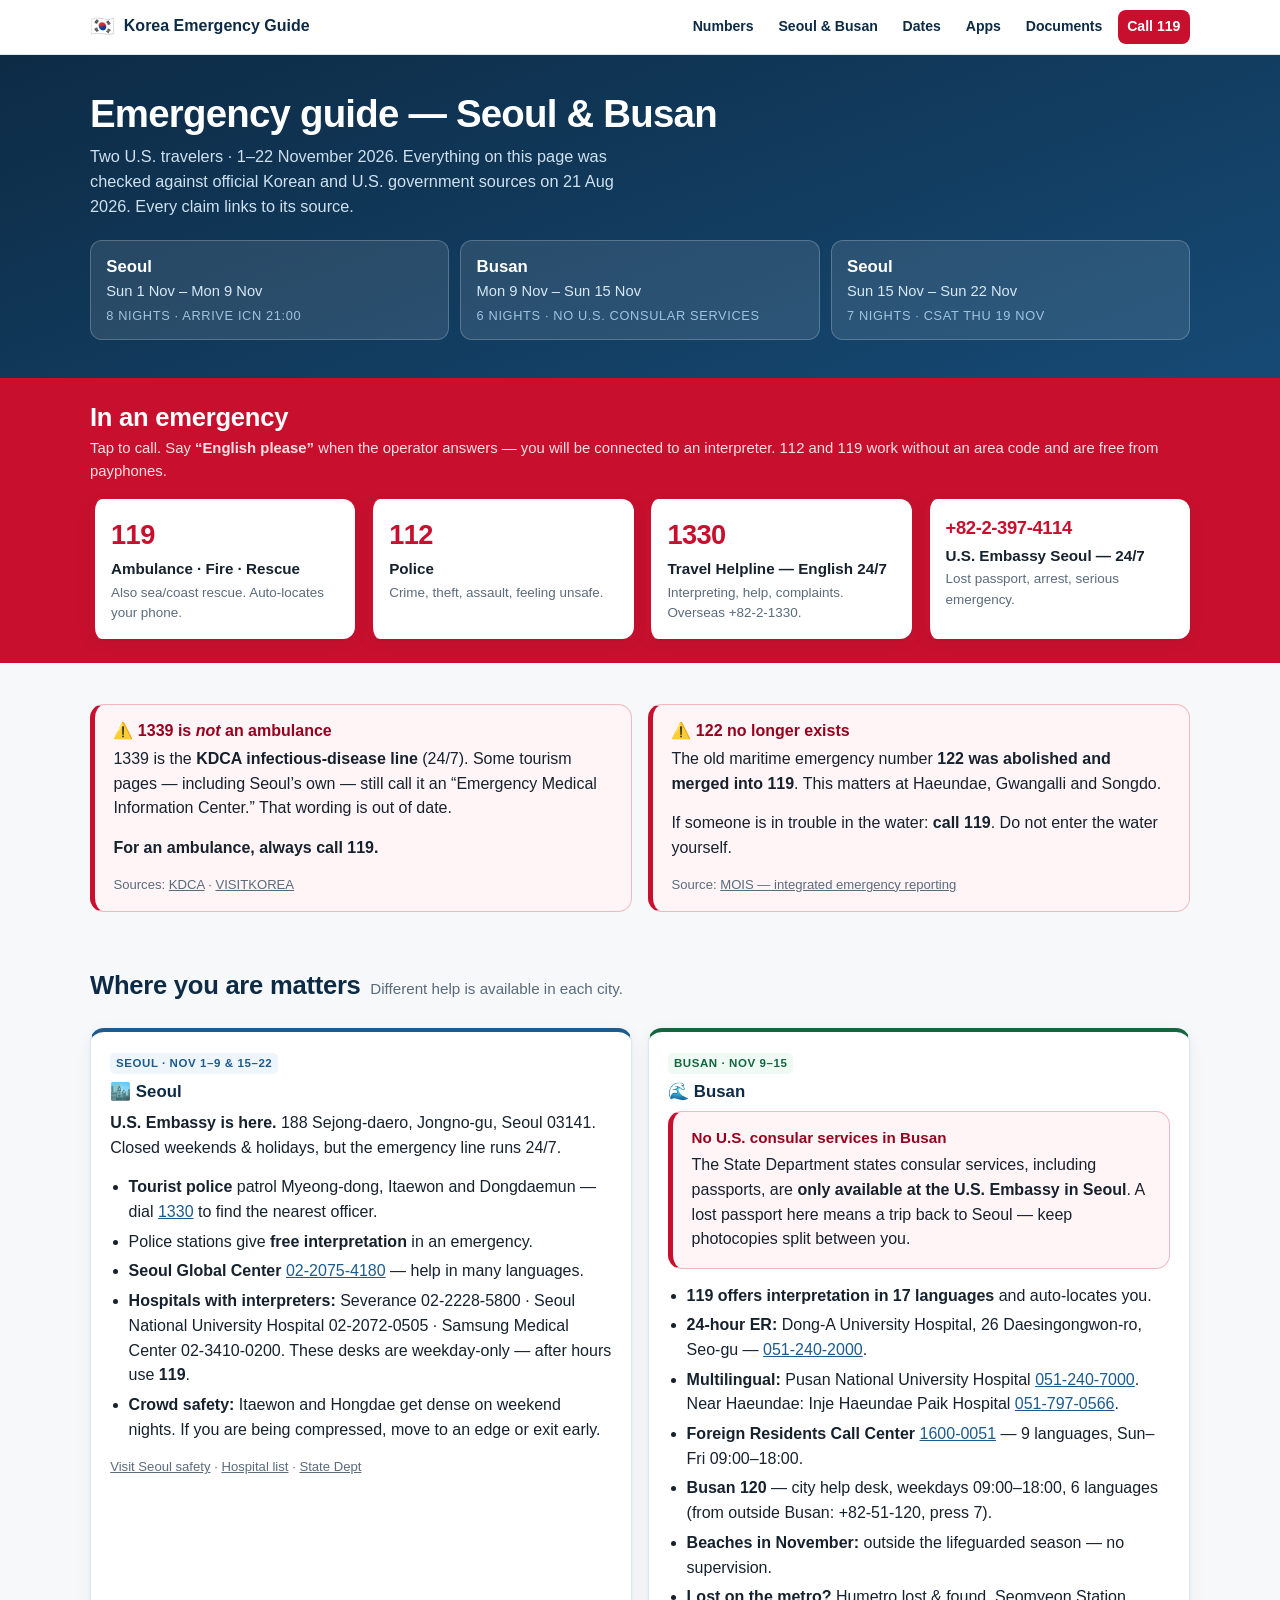
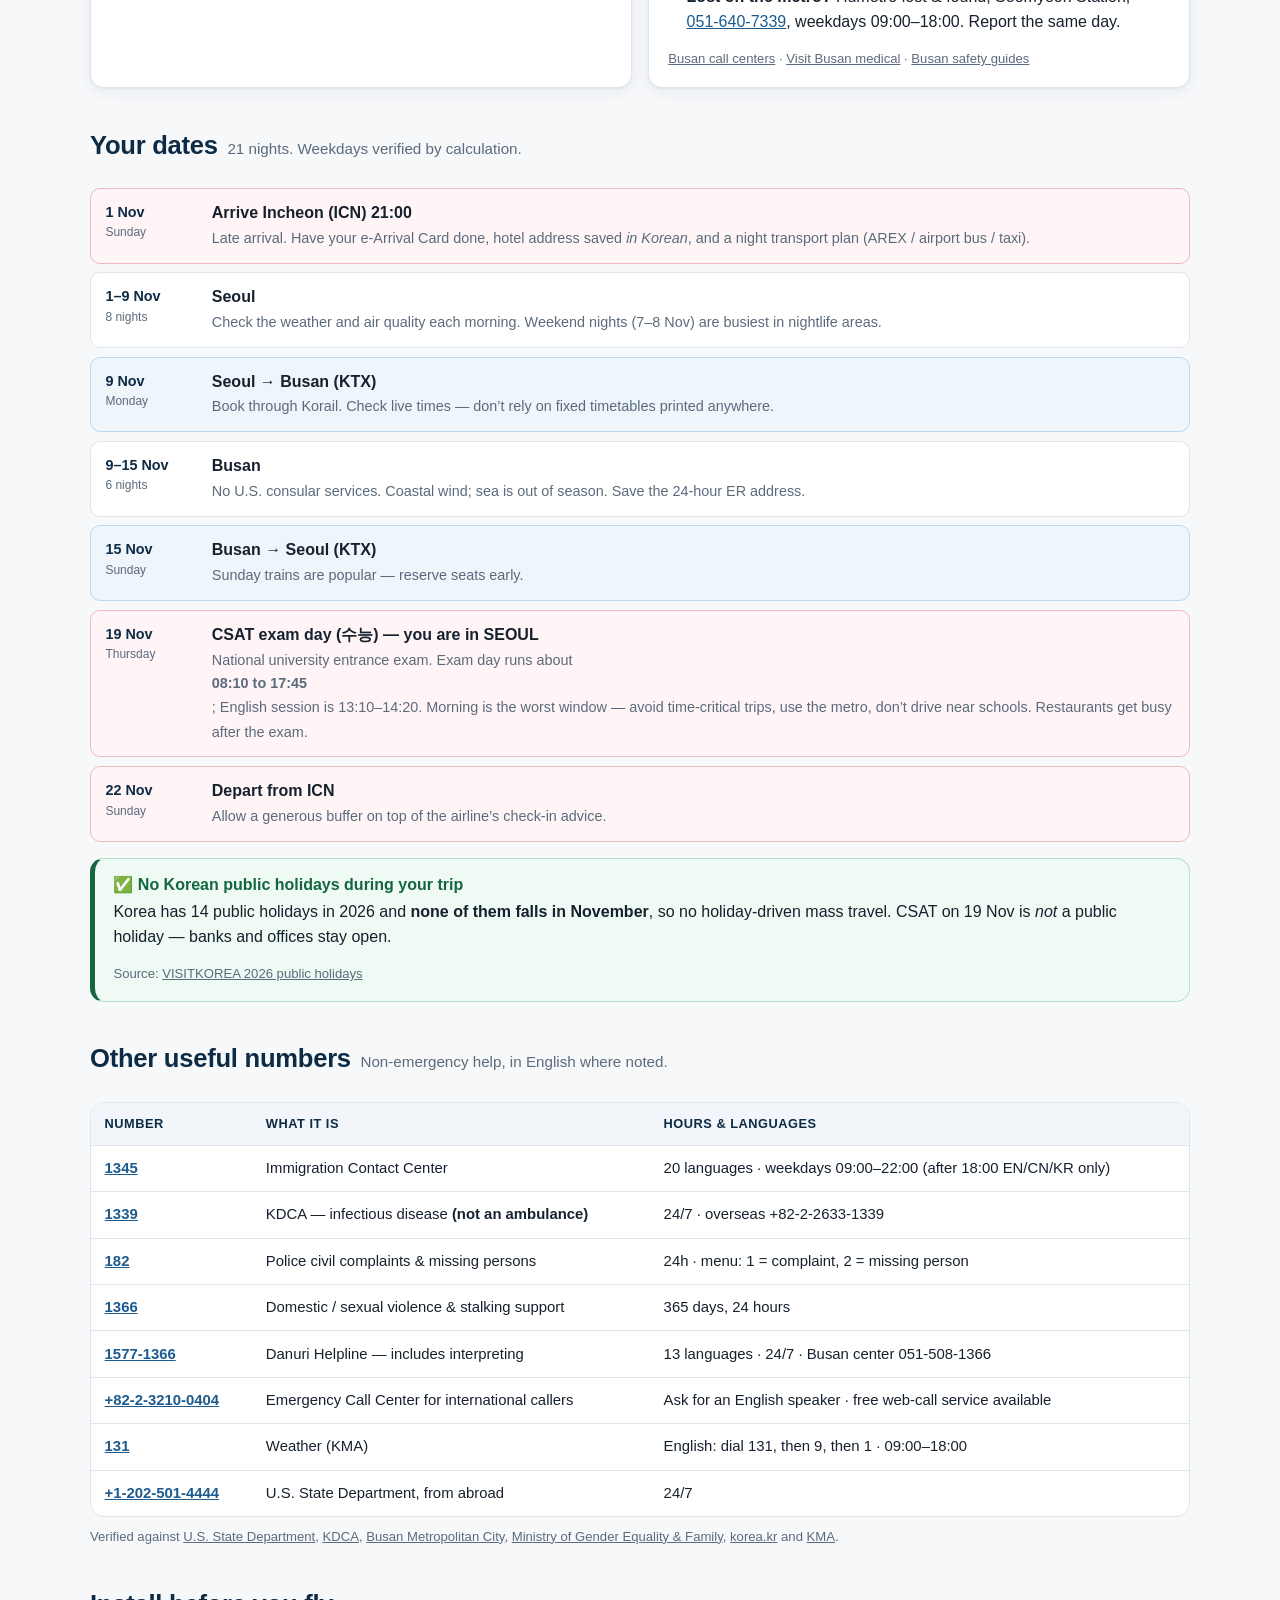
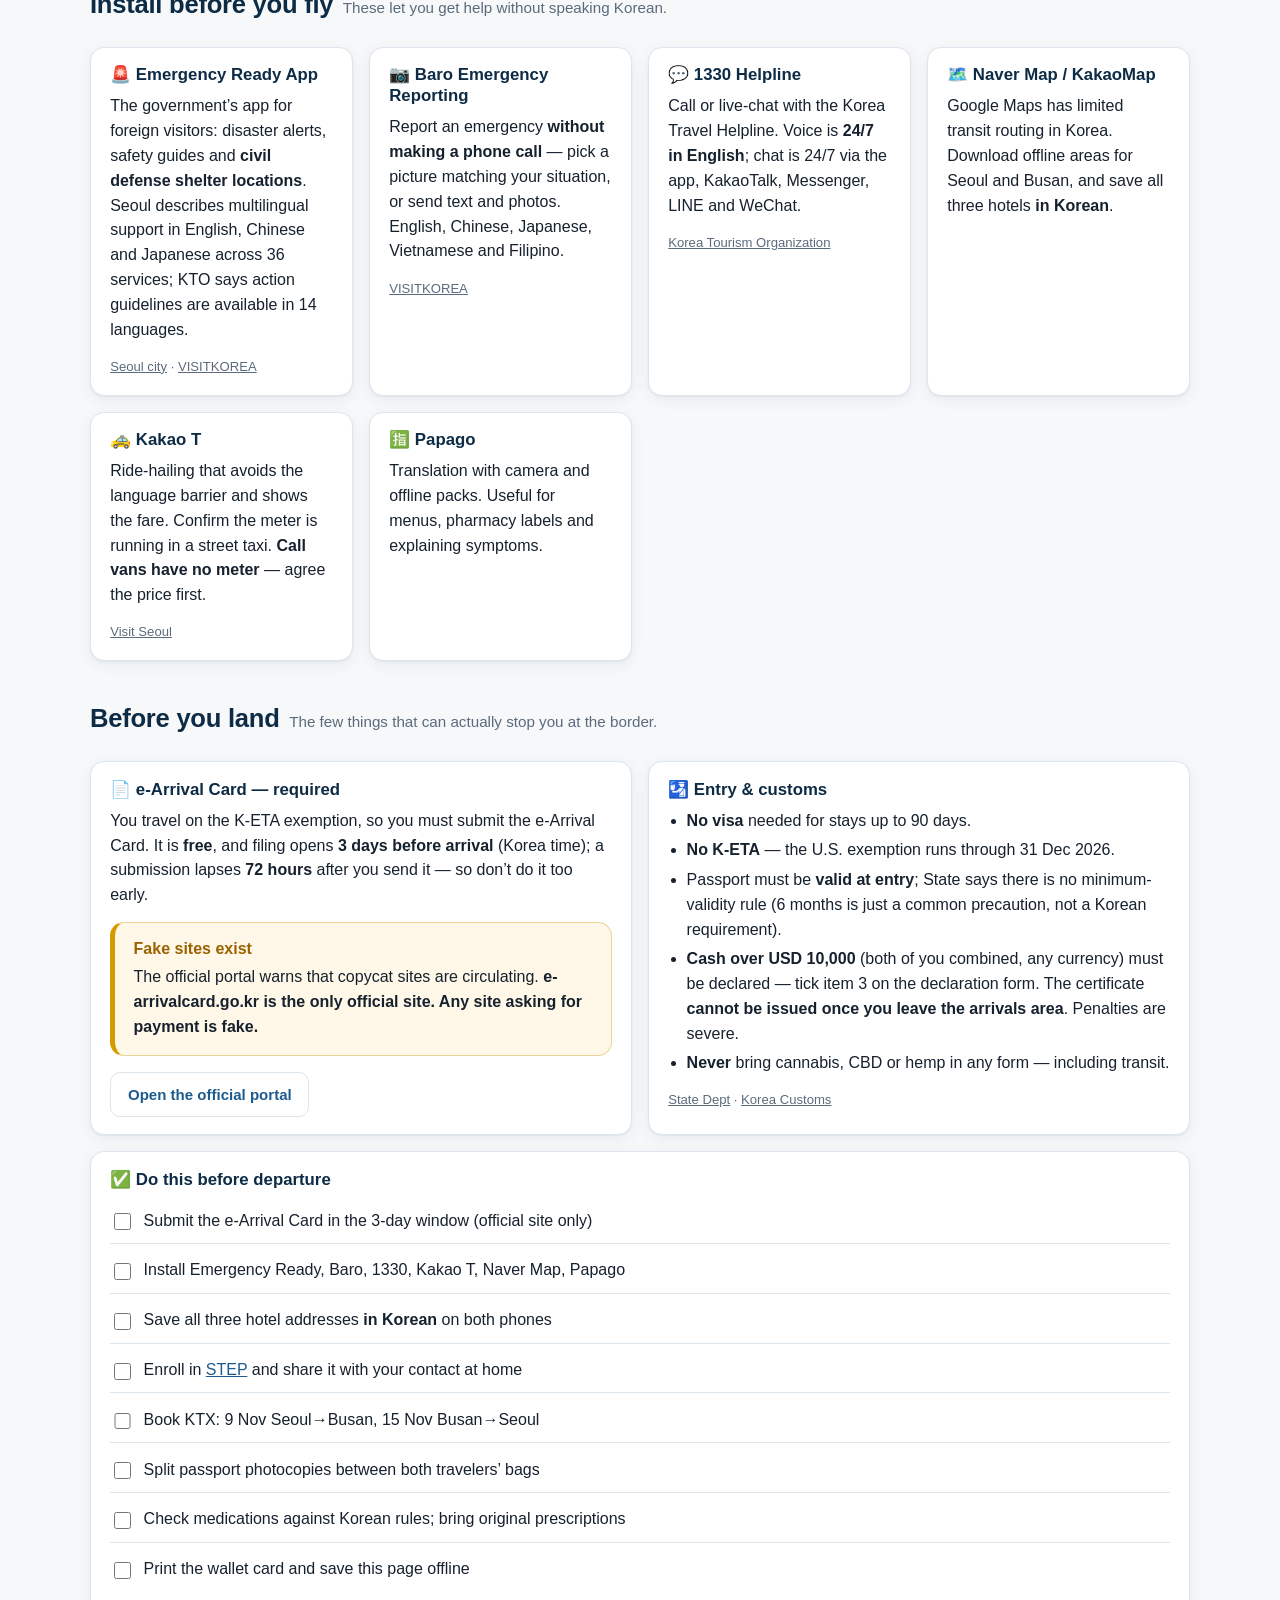
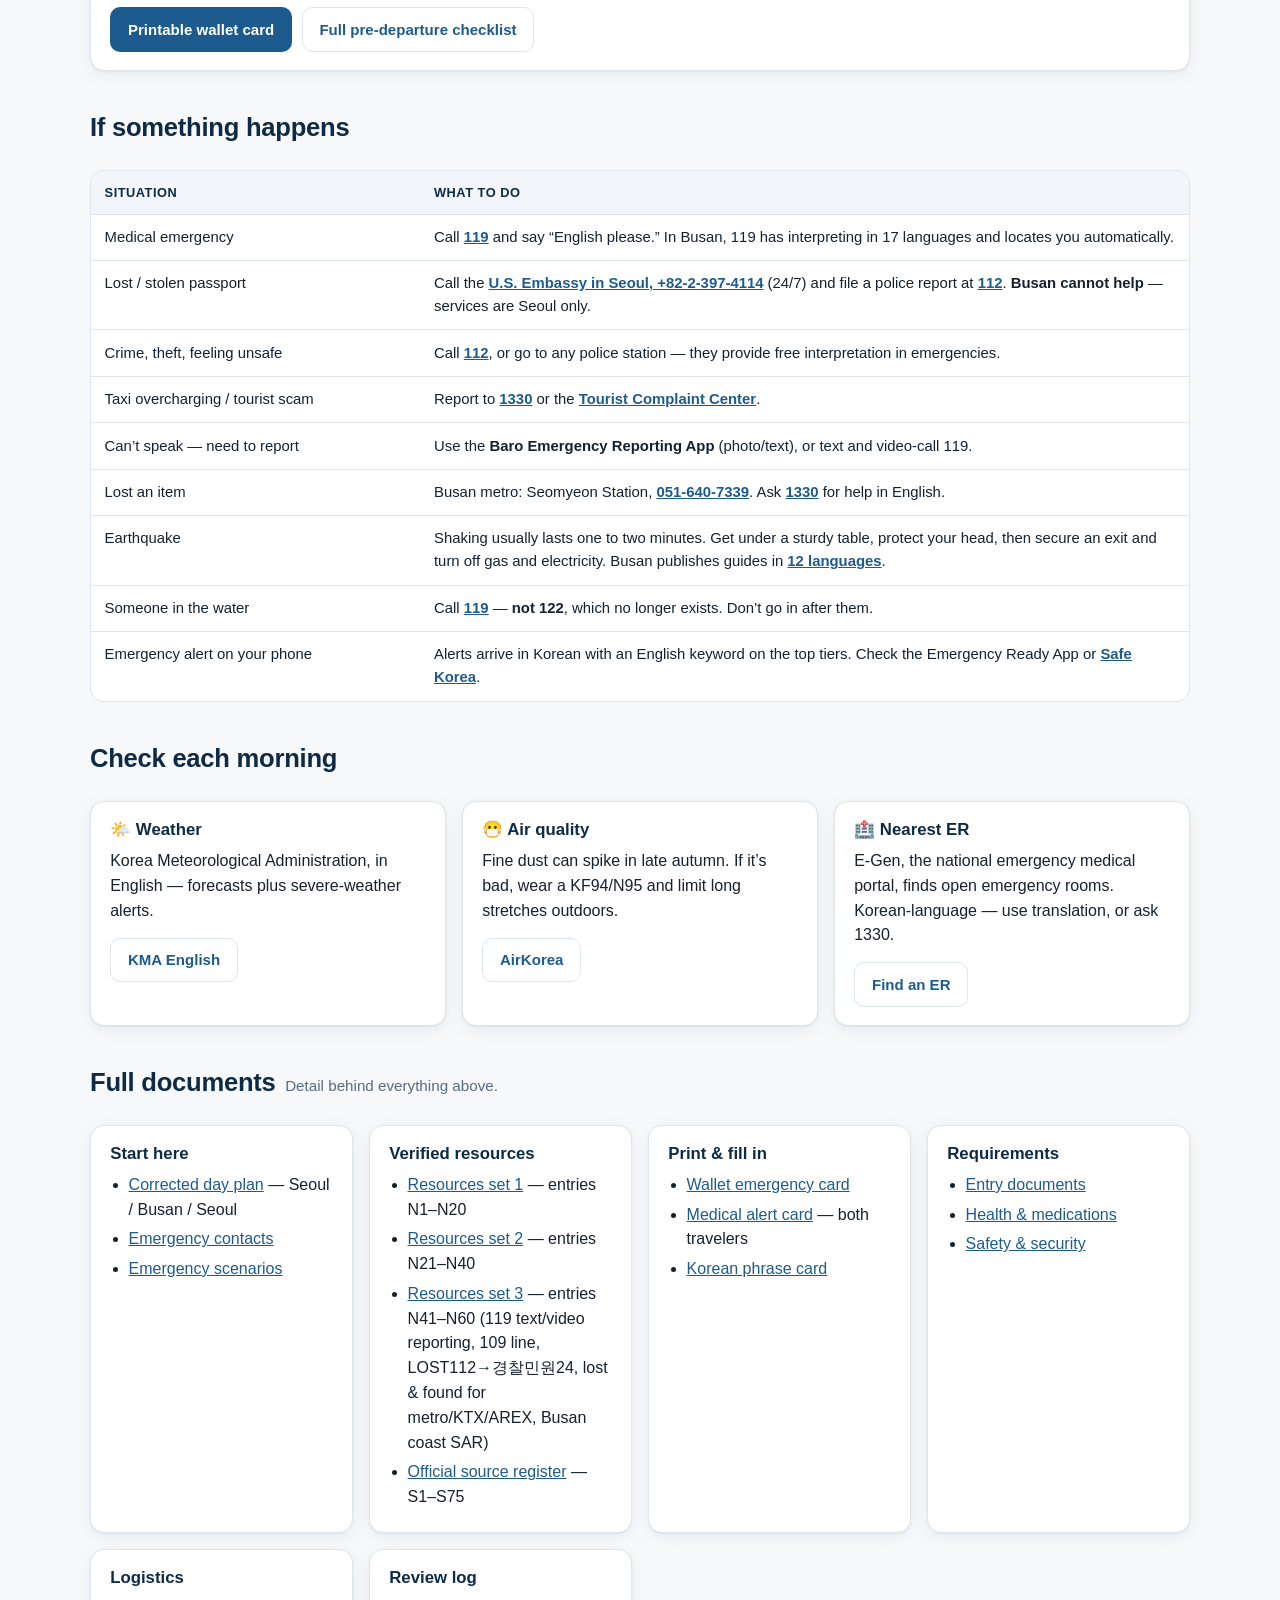
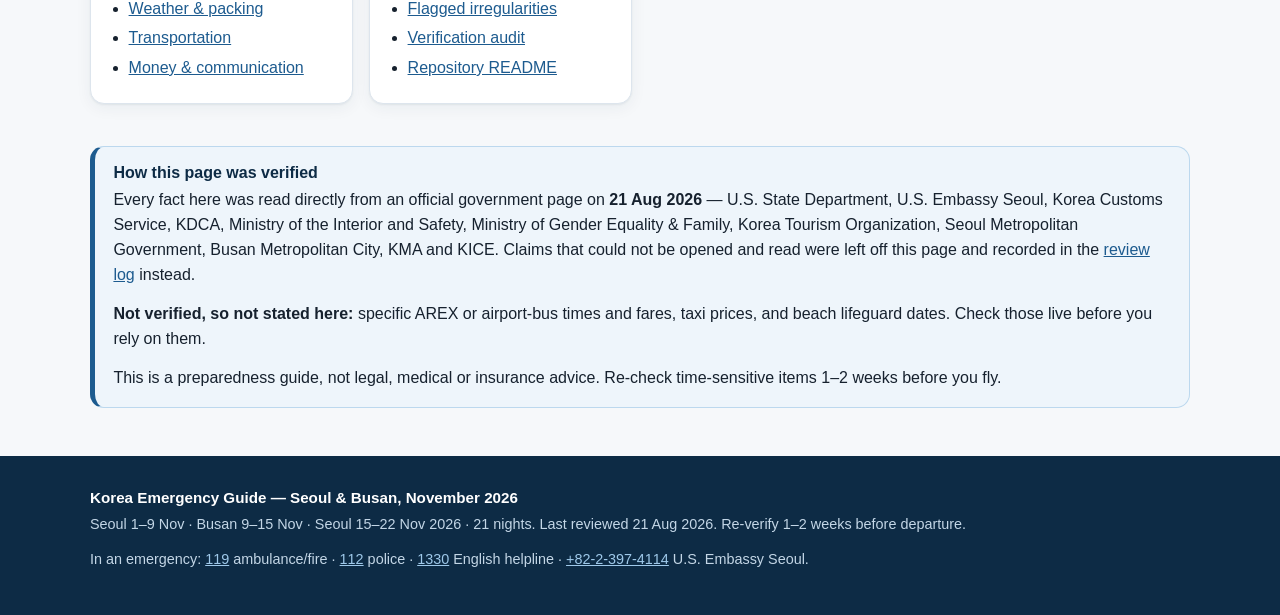
==== commit 8bd7728a: "Add 20 verified emergency-resource entries N41-N60 (set 3) + 3rd-pass irregularities - docs/16-seoul" ====
--- a/index.html
+++ b/index.html
@@ -466,7 +466,8 @@
         <ul>
           <li><a href="docs/12-seoul-busan-emergency-resources.md">Resources set 1</a> — entries N1–N20</li>
           <li><a href="docs/14-seoul-busan-emergency-resources-set2.md">Resources set 2</a> — entries N21–N40</li>
-          <li><a href="docs/sources.md">Official source register</a> — S1–S55</li>
+          <li><a href="docs/16-seoul-busan-emergency-resources-set3.md">Resources set 3</a> — entries N41–N60 (119 text/video reporting, 109 line, LOST112→경찰민원24, lost & found for metro/KTX/AREX, Busan coast SAR)</li>
+          <li><a href="docs/sources.md">Official source register</a> — S1–S75</li>
         </ul>
       </div>
       <div class="card">
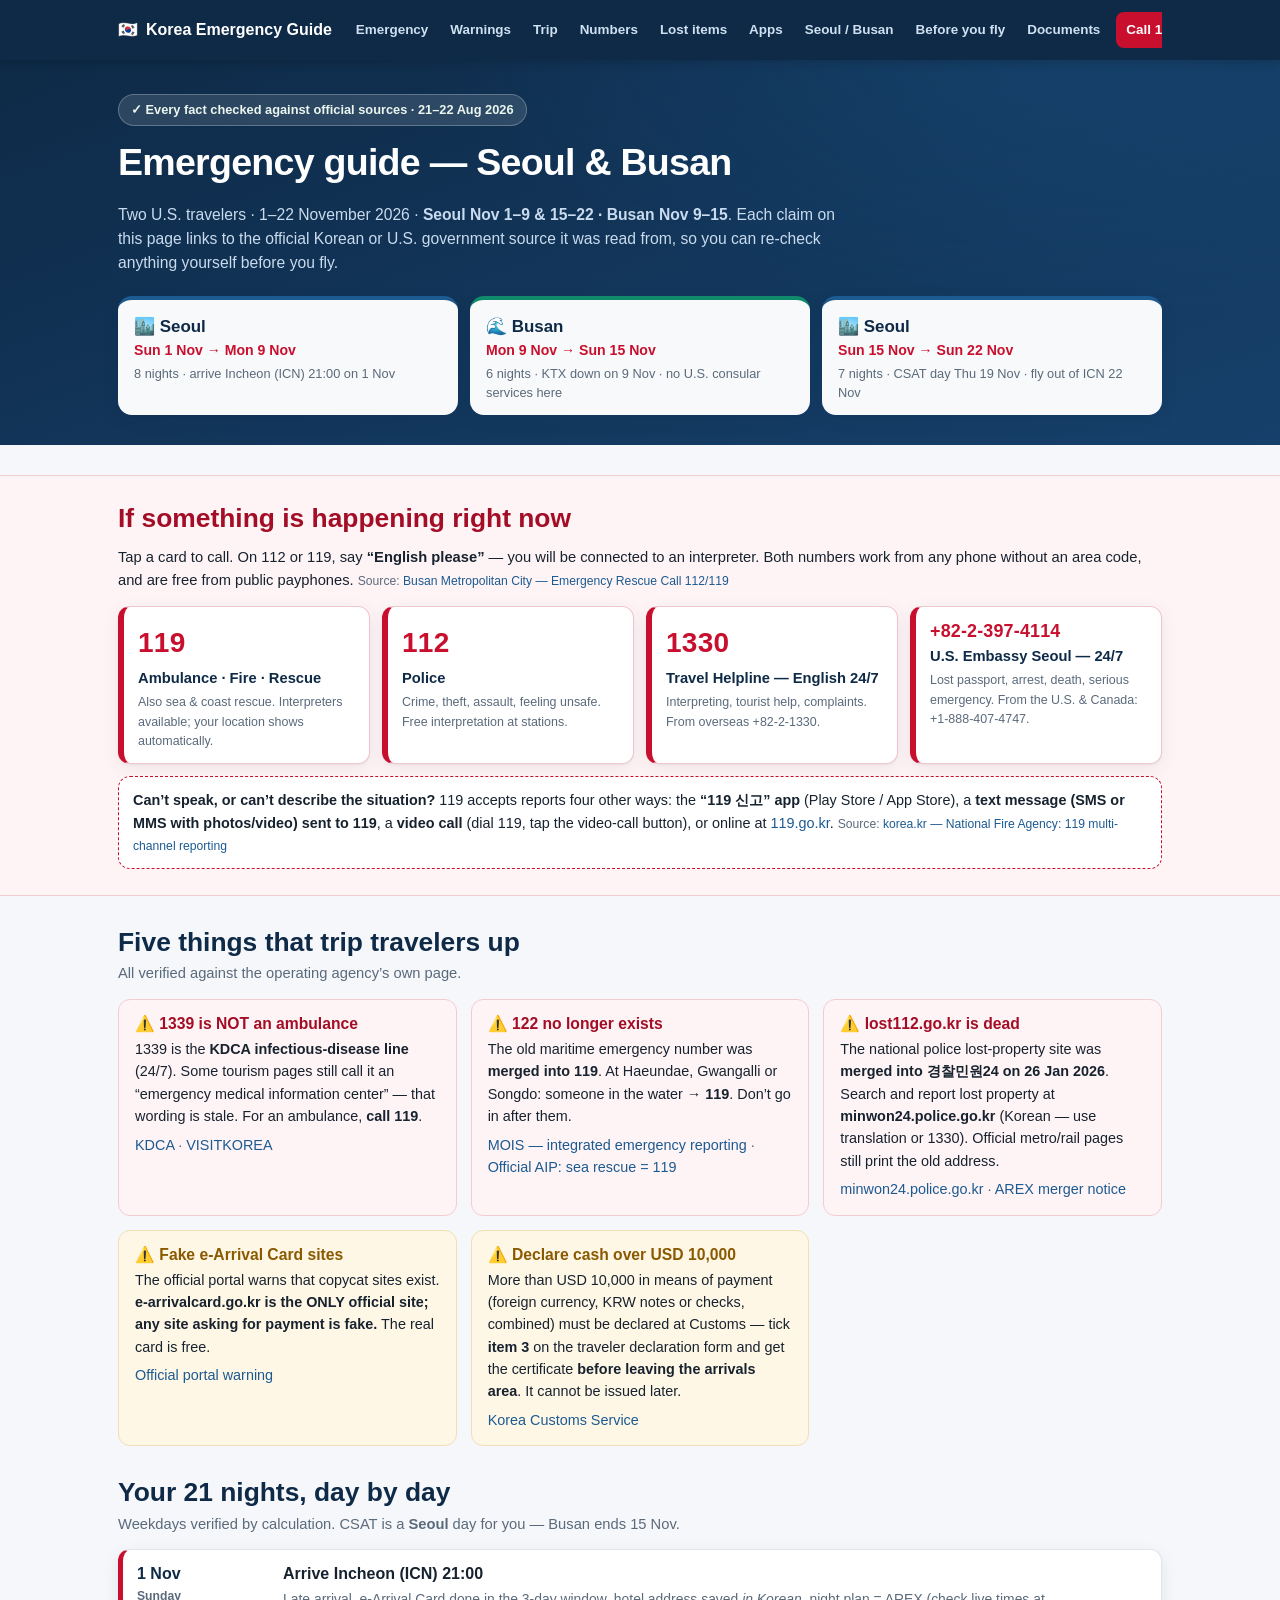
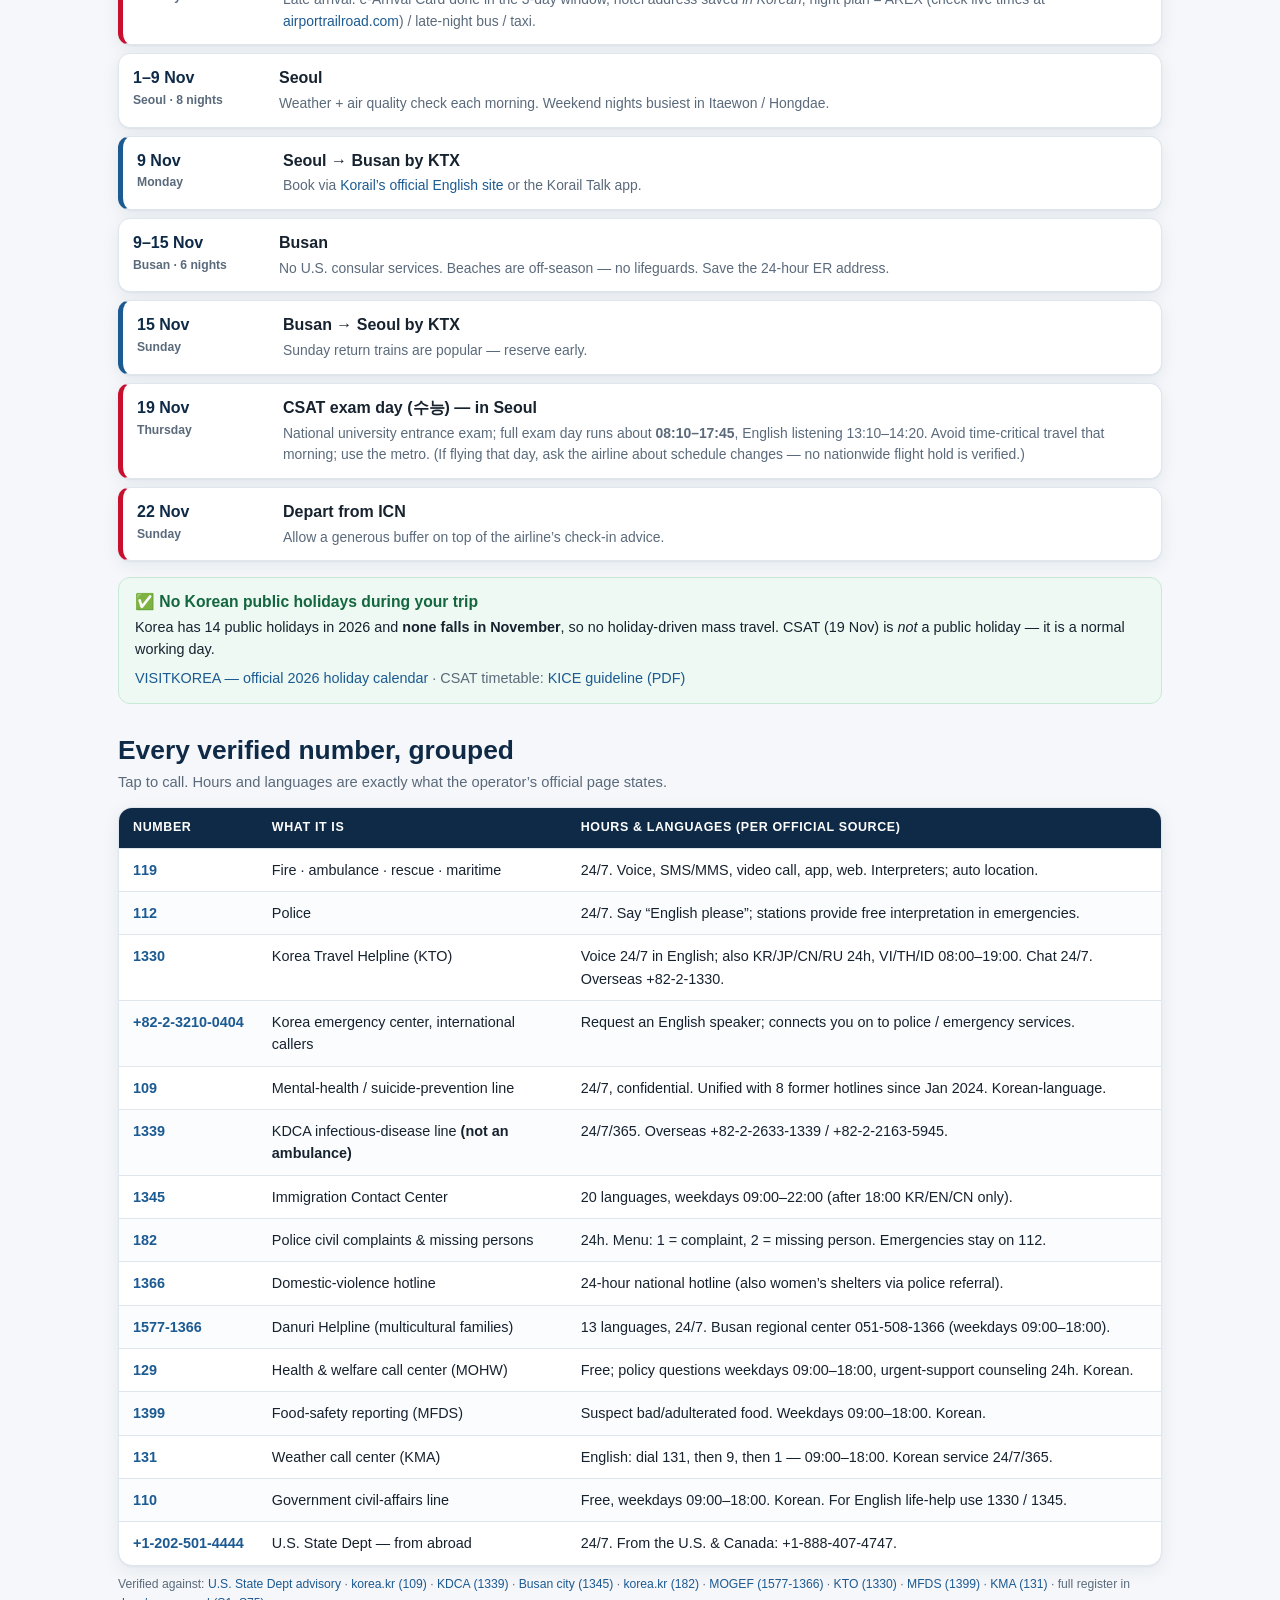
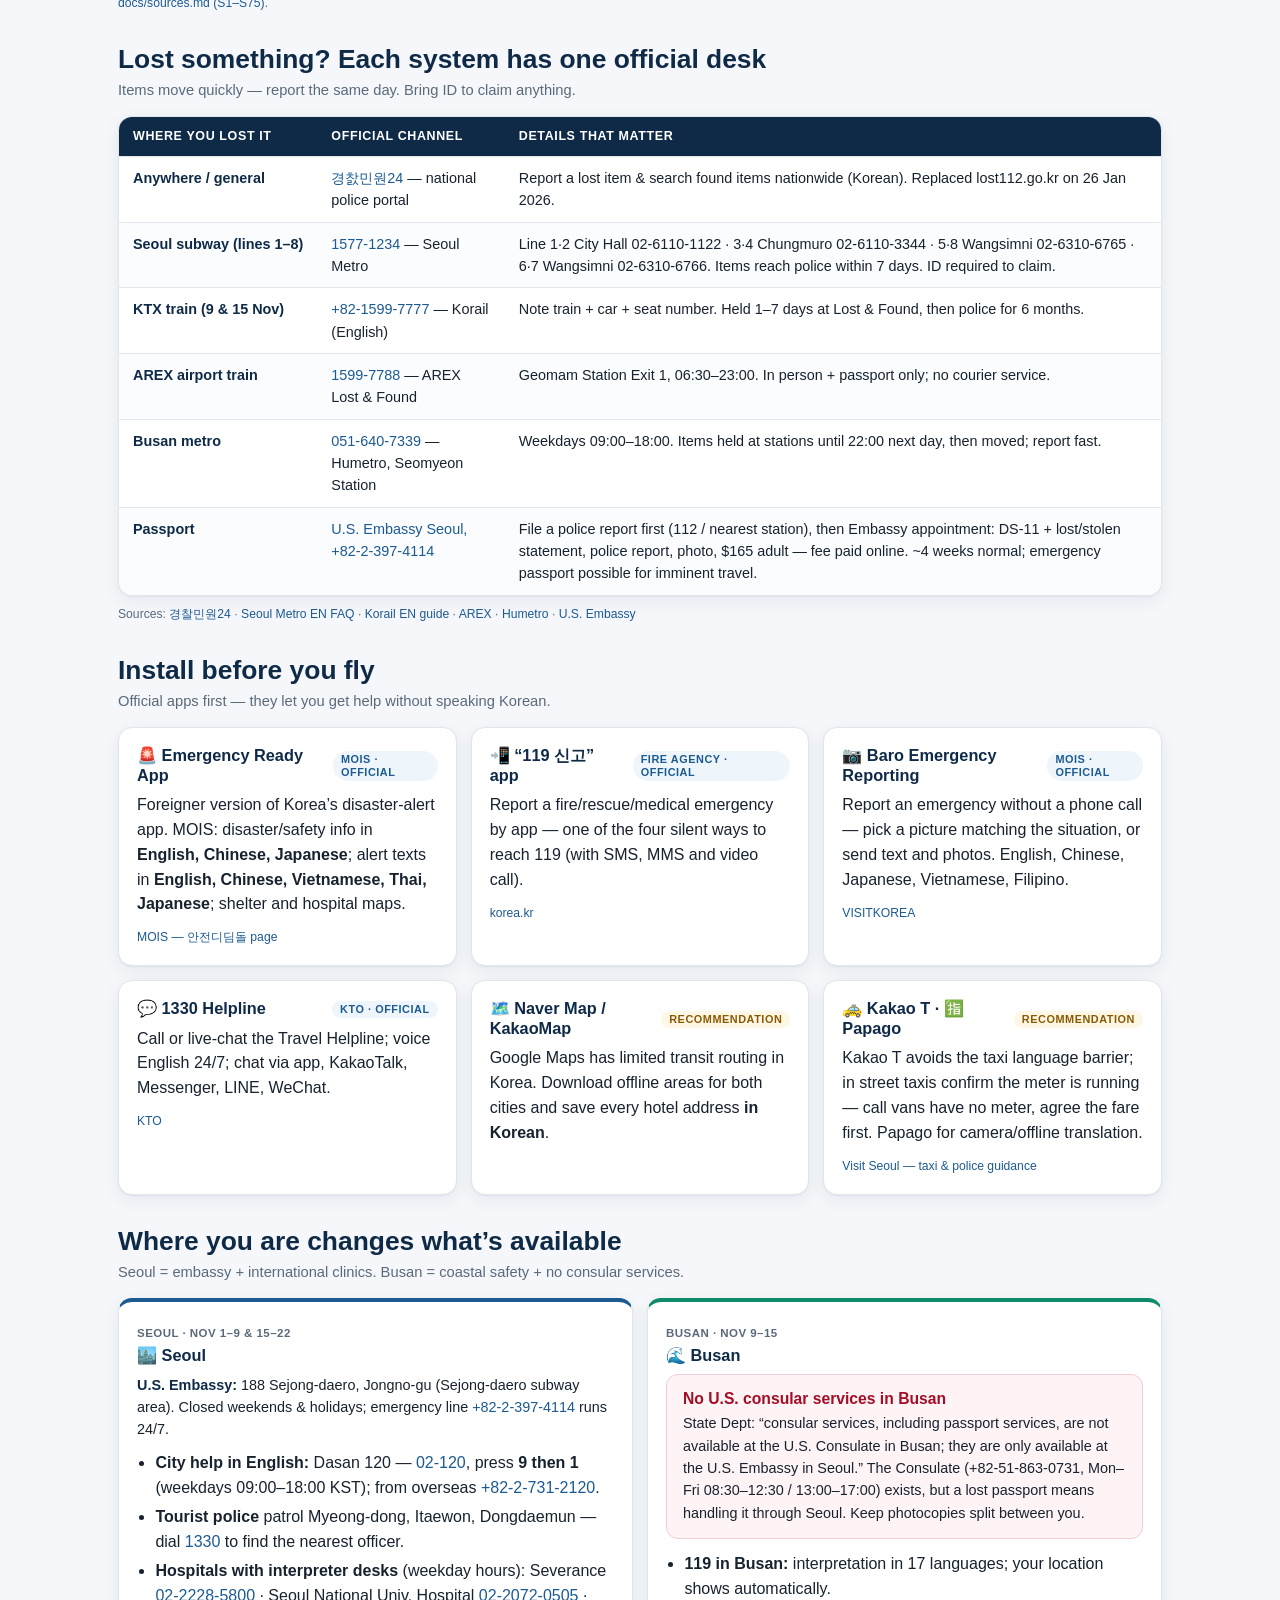
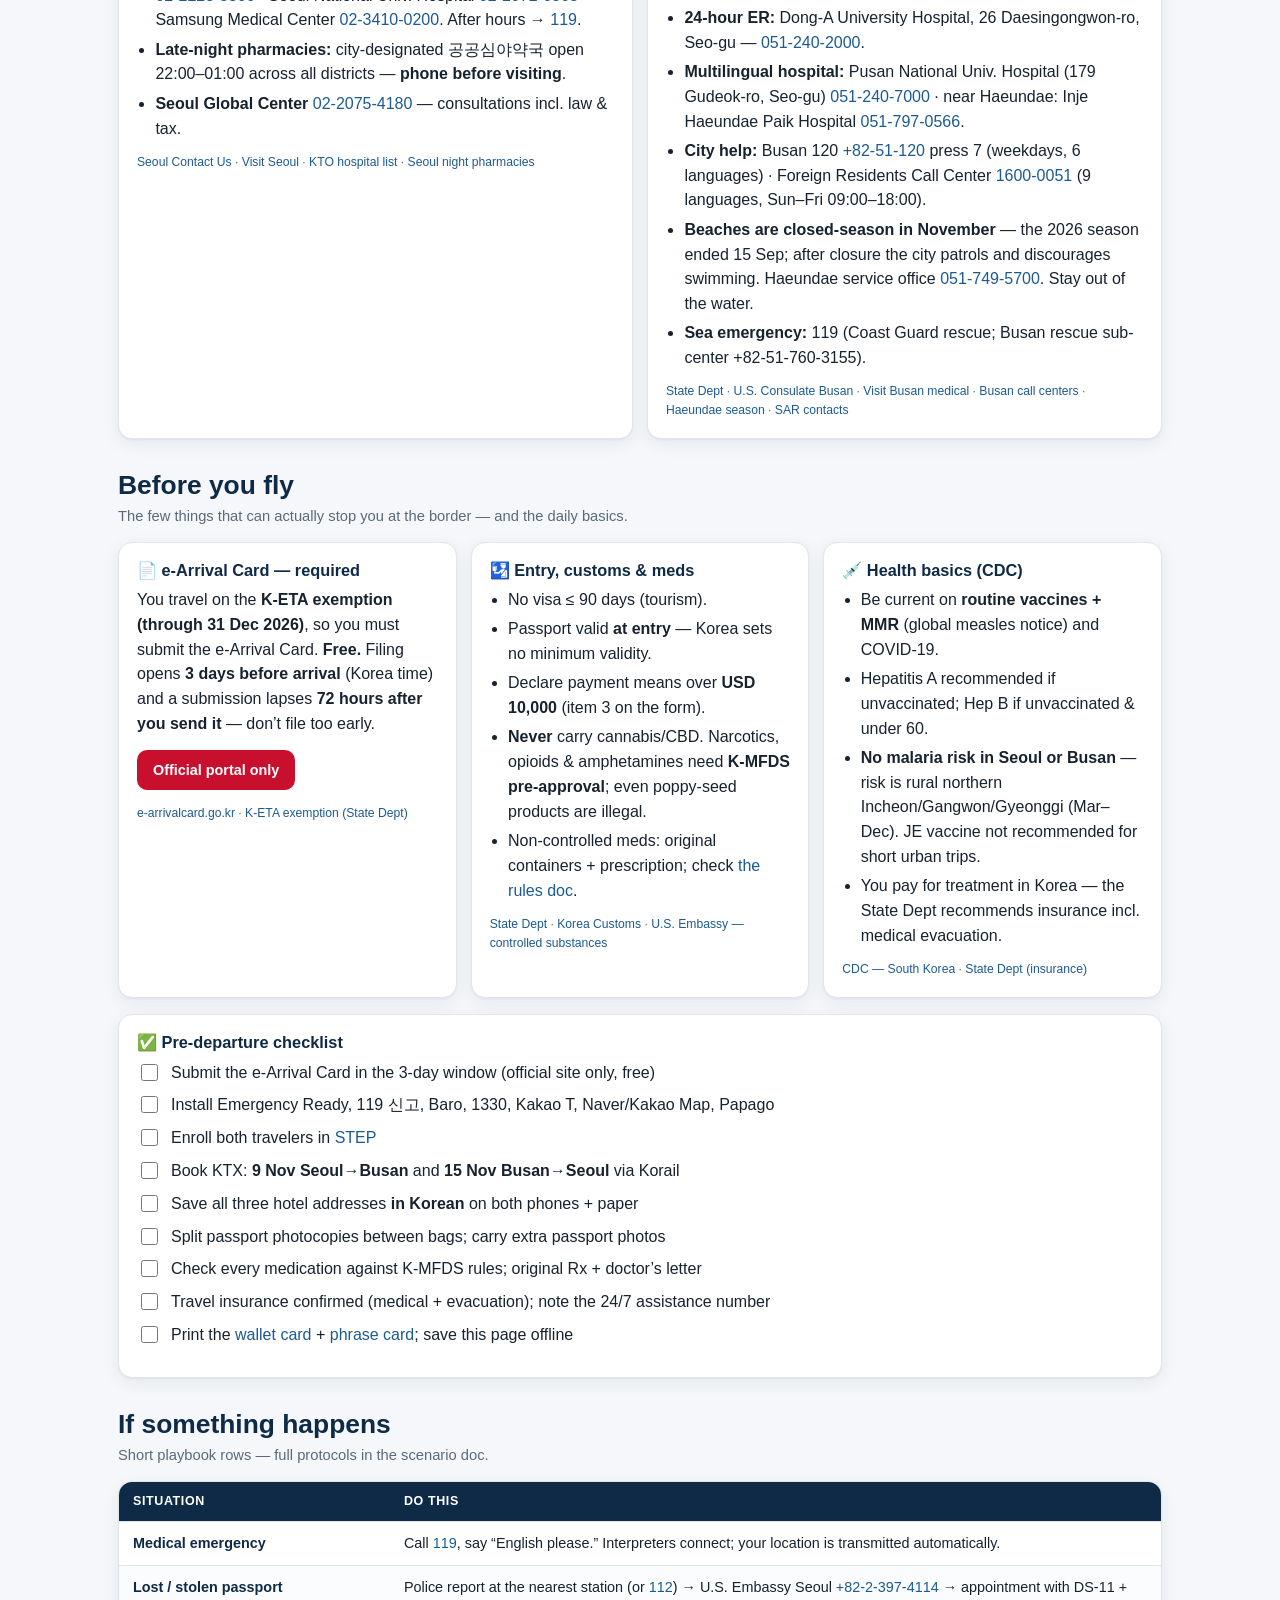
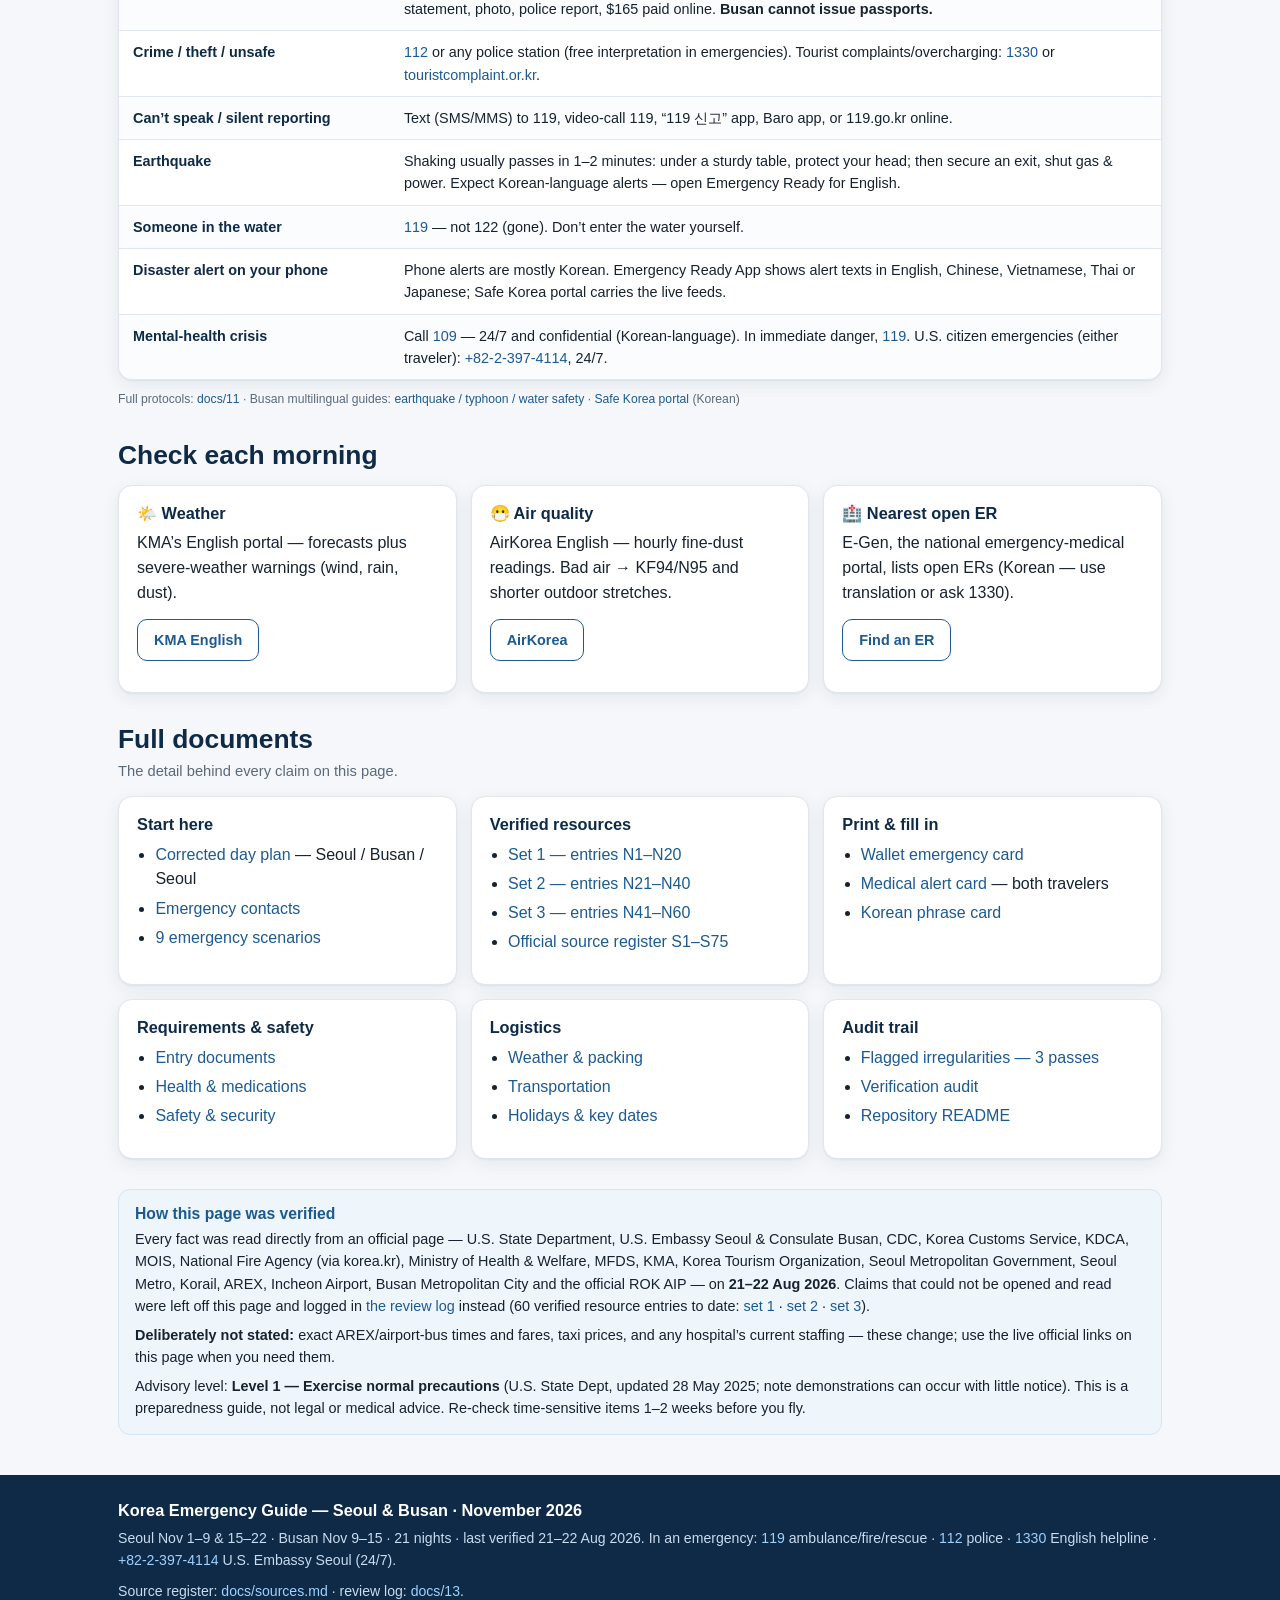
==== commit f22f0353: "Rebuild GitHub Pages site: clean single-page emergency front end, fully verified - index.html: rewri" ====
--- a/index.html
+++ b/index.html
@@ -3,9 +3,9 @@
 <head>
 <meta charset="utf-8">
 <meta name="viewport" content="width=device-width, initial-scale=1">
-<title>Korea Emergency Guide — Seoul &amp; Busan · Nov 2026</title>
-<meta name="description" content="Emergency preparedness for Seoul (Nov 1–9, 15–22) and Busan (Nov 9–15), 2026. Verified emergency numbers, hospitals, apps and official links.">
-<meta name="theme-color" content="#0d2b45">
+<title>Korea Emergency Guide — Seoul &amp; Busan · Nov 1–22, 2026</title>
+<meta name="description" content="Verified emergency preparedness for Seoul (Nov 1–9 & 15–22) and Busan (Nov 9–15), 2026. Emergency numbers, hospitals, apps, lost property and official links — every fact checked against official sources.">
+<meta name="theme-color" content="#0e2a47">
 <link rel="stylesheet" href="assets/site.css">
 <link rel="icon" href="data:image/svg+xml,<svg xmlns='http://www.w3.org/2000/svg' viewBox='0 0 100 100'><text y='.9em' font-size='90'>🇰🇷</text></svg>">
 </head>
@@ -14,12 +14,16 @@
 
 <header class="site-header">
   <div class="wrap nav">
-    <a class="brand" href="./"><span class="flag" aria-hidden="true">🇰🇷</span> Korea Emergency Guide</a>
+    <a class="brand" href="./"><span aria-hidden="true">🇰🇷</span> Korea Emergency Guide</a>
     <nav class="nav-links" aria-label="Main">
+      <a href="#emergency">Emergency</a>
+      <a href="#warnings">Warnings</a>
+      <a href="#trip">Trip</a>
       <a href="#numbers">Numbers</a>
-      <a href="#cities">Seoul &amp; Busan</a>
-      <a href="#dates">Dates</a>
+      <a href="#lost">Lost items</a>
       <a href="#apps">Apps</a>
+      <a href="#cities">Seoul&nbsp;/&nbsp;Busan</a>
+      <a href="#before">Before you fly</a>
       <a href="#docs">Documents</a>
       <a class="call" href="tel:119">Call 119</a>
     </nav>
@@ -28,193 +32,163 @@
 
 <main id="main">
 
-<!-- ============ HERO ============ -->
+<!-- ================= HERO ================= -->
 <div class="hero">
   <div class="wrap">
+    <span class="verify-chip">✓ Every fact checked against official sources · 21–22 Aug 2026</span>
     <h1>Emergency guide — Seoul &amp; Busan</h1>
-    <p class="lede">Two U.S. travelers · 1–22 November 2026. Everything on this page was checked
-      against official Korean and U.S. government sources on 21 Aug 2026. Every claim links to its source.</p>
+    <p class="lede">Two U.S. travelers · 1–22 November 2026 · <strong>Seoul Nov 1–9 &amp; 15–22 · Busan Nov 9–15</strong>.
+      Each claim on this page links to the official Korean or U.S. government source it was read from,
+      so you can re-check anything yourself before you fly.</p>
 
     <div class="legs">
       <div class="leg">
-        <div class="city">Seoul</div>
-        <div class="dates">Sun 1 Nov – Mon 9 Nov</div>
-        <div class="nights">8 nights · arrive ICN 21:00</div>
+        <div class="city">🏙️ Seoul</div>
+        <div class="dates">Sun 1 Nov → Mon 9 Nov</div>
+        <div class="nights">8 nights · arrive Incheon (ICN) 21:00 on 1 Nov</div>
+      </div>
+      <div class="leg b">
+        <div class="city">🌊 Busan</div>
+        <div class="dates">Mon 9 Nov → Sun 15 Nov</div>
+        <div class="nights">6 nights · KTX down on 9 Nov · no U.S. consular services here</div>
       </div>
       <div class="leg">
-        <div class="city">Busan</div>
-        <div class="dates">Mon 9 Nov – Sun 15 Nov</div>
-        <div class="nights">6 nights · no U.S. consular services</div>
-      </div>
-      <div class="leg">
-        <div class="city">Seoul</div>
-        <div class="dates">Sun 15 Nov – Sun 22 Nov</div>
-        <div class="nights">7 nights · CSAT Thu 19 Nov</div>
+        <div class="city">🏙️ Seoul</div>
+        <div class="dates">Sun 15 Nov → Sun 22 Nov</div>
+        <div class="nights">7 nights · CSAT day Thu 19 Nov · fly out of ICN 22 Nov</div>
       </div>
     </div>
   </div>
 </div>
 
-<!-- ============ EMERGENCY NUMBERS ============ -->
-<div class="emergency-strip" id="numbers">
+<!-- ================= EMERGENCY ================= -->
+<section id="emergency" class="emergency-strip">
   <div class="wrap">
-    <h2>In an emergency</h2>
-    <p class="hint">Tap to call. Say <strong>“English please”</strong> when the operator answers —
-      you will be connected to an interpreter. 112 and 119 work without an area code and are free from payphones.</p>
+    <h2>If something is happening right now</h2>
+    <p class="hint">Tap a card to call. On 112 or 119, say <strong>“English please”</strong> — you will be
+      connected to an interpreter. Both numbers work from any phone without an area code, and are
+      free from public payphones.
+      <span class="src">Source: <a href="https://www.busan.go.kr/eng/bsmedical05">Busan Metropolitan City — Emergency Rescue Call 112/119</a></span></p>
+
     <div class="calls">
       <a class="call-card" href="tel:119">
         <span class="num">119</span>
         <span class="what">Ambulance · Fire · Rescue</span>
-        <span class="note">Also sea/coast rescue. Auto-locates your phone.</span>
+        <span class="note">Also sea &amp; coast rescue. Interpreters available; your location shows automatically.</span>
       </a>
       <a class="call-card" href="tel:112">
         <span class="num">112</span>
         <span class="what">Police</span>
-        <span class="note">Crime, theft, assault, feeling unsafe.</span>
+        <span class="note">Crime, theft, assault, feeling unsafe. Free interpretation at stations.</span>
       </a>
       <a class="call-card" href="tel:1330">
         <span class="num">1330</span>
         <span class="what">Travel Helpline — English 24/7</span>
-        <span class="note">Interpreting, help, complaints. Overseas +82‑2‑1330.</span>
+        <span class="note">Interpreting, tourist help, complaints. From overseas +82-2-1330.</span>
       </a>
       <a class="call-card" href="tel:+8223974114">
-        <span class="num sm">+82‑2‑397‑4114</span>
+        <span class="num sm">+82-2-397-4114</span>
         <span class="what">U.S. Embassy Seoul — 24/7</span>
-        <span class="note">Lost passport, arrest, serious emergency.</span>
+        <span class="note">Lost passport, arrest, death, serious emergency. From the U.S. &amp; Canada: +1-888-407-4747.</span>
       </a>
     </div>
+
+    <div class="cant-speak">
+      <strong>Can’t speak, or can’t describe the situation?</strong> 119 accepts reports four other ways:
+      the <strong>“119 신고” app</strong> (Play Store / App Store), a <strong>text message (SMS or MMS with
+      photos/video) sent to 119</strong>, a <strong>video call</strong> (dial 119, tap the video-call button),
+      or online at <a href="https://www.119.go.kr/Center119/main.do">119.go.kr</a>.
+      <span class="src">Source: <a href="https://www.korea.kr/news/policyNewsView.do?newsId=148931185">korea.kr — National Fire Agency: 119 multi-channel reporting</a></span>
+    </div>
   </div>
-</div>
+</section>
 
 <div class="wrap">
 
-  <!-- ============ TWO CRITICAL WARNINGS ============ -->
-  <section>
-    <div class="grid two">
+  <!-- ================= CRITICAL WARNINGS ================= -->
+  <section id="warnings">
+    <div class="section-title">
+      <h2>Five things that trip travelers up</h2>
+      <p>All verified against the operating agency’s own page.</p>
+    </div>
+    <div class="grid three">
       <div class="alert danger">
-        <h3>⚠️ 1339 is <em>not</em> an ambulance</h3>
-        <p>1339 is the <strong>KDCA infectious-disease line</strong> (24/7). Some tourism pages —
-          including Seoul’s own — still call it an “Emergency Medical Information Center.” That wording is out of date.</p>
-        <p><strong>For an ambulance, always call 119.</strong></p>
-        <p class="src">Sources:
-          <a href="https://www.kdca.go.kr/eng/4276/subview.do">KDCA</a> ·
+        <h3>⚠️ 1339 is NOT an ambulance</h3>
+        <p>1339 is the <strong>KDCA infectious-disease line</strong> (24/7). Some tourism pages still call it an
+          “emergency medical information center” — that wording is stale. For an ambulance, <strong>call 119</strong>.</p>
+        <p class="src"><a href="https://www.kdca.go.kr/eng/4276/subview.do">KDCA</a> ·
           <a href="https://english.visitkorea.or.kr/svc/contents/contentsView.do?vcontsId=140042">VISITKOREA</a></p>
       </div>
       <div class="alert danger">
         <h3>⚠️ 122 no longer exists</h3>
-        <p>The old maritime emergency number <strong>122 was abolished and merged into 119</strong>.
-          This matters at Haeundae, Gwangalli and Songdo.</p>
-        <p>If someone is in trouble in the water: <strong>call 119</strong>. Do not enter the water yourself.</p>
-        <p class="src">Source:
-          <a href="https://www.mois.go.kr/frt/sub/a06/b10/emergencycall/screen.do">MOIS — integrated emergency reporting</a></p>
-      </div>
-    </div>
-  </section>
-
-  <!-- ============ SEOUL vs BUSAN ============ -->
-  <section id="cities">
-    <div class="section-title">
-      <h2>Where you are matters</h2>
-      <p>Different help is available in each city.</p>
-    </div>
-
-    <div class="grid two">
-      <!-- SEOUL -->
-      <div class="card seoul">
-        <span class="tag">Seoul · Nov 1–9 &amp; 15–22</span>
-        <h3>🏙️ Seoul</h3>
-        <p><strong>U.S. Embassy is here.</strong> 188 Sejong-daero, Jongno-gu, Seoul 03141.
-          Closed weekends &amp; holidays, but the emergency line runs 24/7.</p>
-        <ul>
-          <li><strong>Tourist police</strong> patrol Myeong-dong, Itaewon and Dongdaemun —
-            dial <a href="tel:1330">1330</a> to find the nearest officer.</li>
-          <li>Police stations give <strong>free interpretation</strong> in an emergency.</li>
-          <li><strong>Seoul Global Center</strong> <a href="tel:+82220754180">02‑2075‑4180</a> — help in many languages.</li>
-          <li><strong>Hospitals with interpreters:</strong> Severance 02‑2228‑5800 ·
-            Seoul National University Hospital 02‑2072‑0505 · Samsung Medical Center 02‑3410‑0200.
-            These desks are weekday-only — after hours use <strong>119</strong>.</li>
-          <li><strong>Crowd safety:</strong> Itaewon and Hongdae get dense on weekend nights.
-            If you are being compressed, move to an edge or exit early.</li>
-        </ul>
-        <p class="src">
-          <a href="https://english.visitseoul.net/safety">Visit Seoul safety</a> ·
-          <a href="https://english.visitkorea.or.kr/svc/contents/contentsView.do?vcontsId=140042">Hospital list</a> ·
-          <a href="https://travel.state.gov/en/international-travel/travel-advisories/south-korea.html">State Dept</a></p>
-      </div>
-
-      <!-- BUSAN -->
-      <div class="card busan">
-        <span class="tag">Busan · Nov 9–15</span>
-        <h3>🌊 Busan</h3>
-        <div class="alert danger" style="margin-bottom:.9rem">
-          <h3 style="font-size:.95rem">No U.S. consular services in Busan</h3>
-          <p style="margin:0">The State Department states consular services, including passports, are
-            <strong>only available at the U.S. Embassy in Seoul</strong>. A lost passport here means a trip back to Seoul —
-            keep photocopies split between you.</p>
-        </div>
-        <ul>
-          <li><strong>119 offers interpretation in 17 languages</strong> and auto-locates you.</li>
-          <li><strong>24-hour ER:</strong> Dong-A University Hospital, 26 Daesingongwon-ro, Seo-gu —
-            <a href="tel:+82512402000">051‑240‑2000</a>.</li>
-          <li><strong>Multilingual:</strong> Pusan National University Hospital
-            <a href="tel:+82512407000">051‑240‑7000</a>. Near Haeundae: Inje Haeundae Paik Hospital
-            <a href="tel:+82517970566">051‑797‑0566</a>.</li>
-          <li><strong>Foreign Residents Call Center</strong>
-            <a href="tel:16000051">1600‑0051</a> — 9 languages, Sun–Fri 09:00–18:00.</li>
-          <li><strong>Busan 120</strong> — city help desk, weekdays 09:00–18:00, 6 languages
-            (from outside Busan: +82‑51‑120, press 7).</li>
-          <li><strong>Beaches in November:</strong> outside the lifeguarded season — no supervision.</li>
-          <li><strong>Lost on the metro?</strong> Humetro lost &amp; found, Seomyeon Station,
-            <a href="tel:+82516407339">051‑640‑7339</a>, weekdays 09:00–18:00. Report the same day.</li>
-        </ul>
-        <p class="src">
-          <a href="https://www.busan.go.kr/eng/call-center">Busan call centers</a> ·
-          <a href="https://www.visitbusan.net/en/index.do?menuCd=DOM_000000303012004000">Visit Busan medical</a> ·
-          <a href="https://www.busan.go.kr/eng/emergency-response-guidelines">Busan safety guides</a></p>
-      </div>
-    </div>
-  </section>
-
-  <!-- ============ KEY DATES ============ -->
-  <section id="dates">
-    <div class="section-title">
-      <h2>Your dates</h2>
-      <p>21 nights. Weekdays verified by calculation.</p>
-    </div>
-
+        <p>The old maritime emergency number was <strong>merged into 119</strong>. At Haeundae, Gwangalli or Songdo:
+          someone in the water → <strong>119</strong>. Don’t go in after them.</p>
+        <p class="src"><a href="https://www.mois.go.kr/frt/sub/a06/b10/emergencycall/screen.do">MOIS — integrated emergency reporting</a> ·
+          <a href="https://aim.koca.go.kr/eaipPub/Package/2025-02-19-AIRAC/html/eAIP/KR-GEN-3.6-en-GB.html">Official AIP: sea rescue = 119</a></p>
+      </div>
+      <div class="alert danger">
+        <h3>⚠️ lost112.go.kr is dead</h3>
+        <p>The national police lost-property site was <strong>merged into 경찰민원24 on 26 Jan 2026</strong>.
+          Search and report lost property at <strong>minwon24.police.go.kr</strong> (Korean — use translation or 1330).
+          Official metro/rail pages still print the old address.</p>
+        <p class="src"><a href="https://minwon24.police.go.kr/main.do">minwon24.police.go.kr</a> ·
+          <a href="https://www.airportrailroad.com/customer/lost">AREX merger notice</a></p>
+      </div>
+      <div class="alert warn">
+        <h3>⚠️ Fake e-Arrival Card sites</h3>
+        <p>The official portal warns that copycat sites exist. <strong>e-arrivalcard.go.kr is the ONLY official
+          site; any site asking for payment is fake.</strong> The real card is free.</p>
+        <p class="src"><a href="https://www.e-arrivalcard.go.kr/portal/main/index.do">Official portal warning</a></p>
+      </div>
+      <div class="alert warn">
+        <h3>⚠️ Declare cash over USD 10,000</h3>
+        <p>More than USD 10,000 in means of payment (foreign currency, KRW notes or checks, combined) must be
+          declared at Customs — tick <strong>item 3</strong> on the traveler declaration form and get the certificate
+          <strong>before leaving the arrivals area</strong>. It cannot be issued later.</p>
+        <p class="src"><a href="https://www.customs.go.kr/english/cm/cntnts/cntntsView.do?mi=10800&amp;cntntsId=5500">Korea Customs Service</a></p>
+      </div>
+    </div>
+  </section>
+
+  <!-- ================= TRIP ================= -->
+  <section id="trip">
+    <div class="section-title">
+      <h2>Your 21 nights, day by day</h2>
+      <p>Weekdays verified by calculation. CSAT is a <strong>Seoul</strong> day for you — Busan ends 15 Nov.</p>
+    </div>
     <div class="timeline">
       <div class="tl-row key">
         <div class="d">1 Nov<small>Sunday</small></div>
         <div class="b"><strong>Arrive Incheon (ICN) 21:00</strong>
-          <span>Late arrival. Have your e-Arrival Card done, hotel address saved <em>in Korean</em>,
-            and a night transport plan (AREX / airport bus / taxi).</span></div>
+          <span>Late arrival. e-Arrival Card done in the 3-day window, hotel address saved <em>in Korean</em>,
+            night plan = AREX (check live times at <a href="https://www.airportrailroad.com/main">airportrailroad.com</a>) / late-night bus / taxi.</span></div>
       </div>
       <div class="tl-row">
-        <div class="d">1–9 Nov<small>8 nights</small></div>
+        <div class="d">1–9 Nov<small>Seoul · 8 nights</small></div>
         <div class="b"><strong>Seoul</strong>
-          <span>Check the weather and air quality each morning. Weekend nights (7–8 Nov) are busiest in nightlife areas.</span></div>
+          <span>Weather + air quality check each morning. Weekend nights busiest in Itaewon / Hongdae.</span></div>
       </div>
       <div class="tl-row move">
         <div class="d">9 Nov<small>Monday</small></div>
-        <div class="b"><strong>Seoul → Busan (KTX)</strong>
-          <span>Book through Korail. Check live times — don’t rely on fixed timetables printed anywhere.</span></div>
+        <div class="b"><strong>Seoul → Busan by KTX</strong>
+          <span>Book via <a href="https://www.korail.com/global/eng/main">Korail’s official English site</a> or the Korail Talk app.</span></div>
       </div>
       <div class="tl-row">
-        <div class="d">9–15 Nov<small>6 nights</small></div>
+        <div class="d">9–15 Nov<small>Busan · 6 nights</small></div>
         <div class="b"><strong>Busan</strong>
-          <span>No U.S. consular services. Coastal wind; sea is out of season. Save the 24-hour ER address.</span></div>
+          <span>No U.S. consular services. Beaches are off-season — no lifeguards. Save the 24-hour ER address.</span></div>
       </div>
       <div class="tl-row move">
         <div class="d">15 Nov<small>Sunday</small></div>
-        <div class="b"><strong>Busan → Seoul (KTX)</strong>
-          <span>Sunday trains are popular — reserve seats early.</span></div>
+        <div class="b"><strong>Busan → Seoul by KTX</strong>
+          <span>Sunday return trains are popular — reserve early.</span></div>
       </div>
       <div class="tl-row key">
         <div class="d">19 Nov<small>Thursday</small></div>
-        <div class="b"><strong>CSAT exam day (수능) — you are in SEOUL</strong>
-          <span>National university entrance exam. Exam day runs about <strong>08:10 to 17:45</strong>;
-            English session is 13:10–14:20. Morning is the worst window — avoid time-critical trips,
-            use the metro, don’t drive near schools. Restaurants get busy after the exam.</span></div>
+        <div class="b"><strong>CSAT exam day (수능) — in Seoul</strong>
+          <span>National university entrance exam; full exam day runs about <strong>08:10–17:45</strong>, English listening
+            13:10–14:20. Avoid time-critical travel that morning; use the metro. (If flying that day, ask the
+            airline about schedule changes — no nationwide flight hold is verified.)</span></div>
       </div>
       <div class="tl-row key">
         <div class="d">22 Nov<small>Sunday</small></div>
@@ -225,232 +199,371 @@
 
     <div class="alert ok" style="margin-top:1rem">
       <h3>✅ No Korean public holidays during your trip</h3>
-      <p>Korea has 14 public holidays in 2026 and <strong>none of them falls in November</strong>, so no
-        holiday-driven mass travel. CSAT on 19 Nov is <em>not</em> a public holiday — banks and offices stay open.</p>
-      <p class="src">Source:
-        <a href="https://english.visitkorea.or.kr/svc/contents/contentsView.do?vcontsId=140038">VISITKOREA 2026 public holidays</a></p>
-    </div>
-  </section>
-
-  <!-- ============ MORE NUMBERS ============ -->
-  <section>
-    <div class="section-title">
-      <h2>Other useful numbers</h2>
-      <p>Non-emergency help, in English where noted.</p>
-    </div>
+      <p>Korea has 14 public holidays in 2026 and <strong>none falls in November</strong>, so no holiday-driven mass
+        travel. CSAT (19 Nov) is <em>not</em> a public holiday — it is a normal working day.</p>
+      <p class="src"><a href="https://english.visitkorea.or.kr/svc/contents/contentsView.do?vcontsId=140038">VISITKOREA — official 2026 holiday calendar</a> ·
+        CSAT timetable: <a href="https://csatcdn.kice.re.kr/resources/pdf/guideline.pdf">KICE guideline (PDF)</a></p>
+    </div>
+  </section>
+
+  <!-- ================= NUMBERS ================= -->
+  <section id="numbers">
+    <div class="section-title">
+      <h2>Every verified number, grouped</h2>
+      <p>Tap to call. Hours and languages are exactly what the operator’s official page states.</p>
+    </div>
+
     <div class="table-wrap">
       <table>
-        <thead>
-          <tr><th>Number</th><th>What it is</th><th>Hours &amp; languages</th></tr>
-        </thead>
+        <thead><tr><th>Number</th><th>What it is</th><th>Hours &amp; languages (per official source)</th></tr></thead>
         <tbody>
+          <tr><td class="n"><a href="tel:119">119</a></td>
+            <td>Fire · ambulance · rescue · maritime</td>
+            <td>24/7. Voice, SMS/MMS, video call, app, web. Interpreters; auto location.</td></tr>
+          <tr><td class="n"><a href="tel:112">112</a></td>
+            <td>Police</td>
+            <td>24/7. Say “English please”; stations provide free interpretation in emergencies.</td></tr>
+          <tr><td class="n"><a href="tel:1330">1330</a></td>
+            <td>Korea Travel Helpline (KTO)</td>
+            <td>Voice 24/7 in English; also KR/JP/CN/RU 24h, VI/TH/ID 08:00–19:00. Chat 24/7. Overseas +82-2-1330.</td></tr>
+          <tr><td class="n"><a href="tel:+82232100404">+82-2-3210-0404</a></td>
+            <td>Korea emergency center, international callers</td>
+            <td>Request an English speaker; connects you on to police / emergency services.</td></tr>
+          <tr><td class="n"><a href="tel:109">109</a></td>
+            <td>Mental-health / suicide-prevention line</td>
+            <td>24/7, confidential. Unified with 8 former hotlines since Jan 2024. Korean-language.</td></tr>
+          <tr><td class="n"><a href="tel:1339">1339</a></td>
+            <td>KDCA infectious-disease line <strong>(not an ambulance)</strong></td>
+            <td>24/7/365. Overseas +82-2-2633-1339 / +82-2-2163-5945.</td></tr>
           <tr><td class="n"><a href="tel:1345">1345</a></td>
             <td>Immigration Contact Center</td>
-            <td>20 languages · weekdays 09:00–22:00 (after 18:00 EN/CN/KR only)</td></tr>
-          <tr><td class="n"><a href="tel:1339">1339</a></td>
-            <td>KDCA — infectious disease <strong>(not an ambulance)</strong></td>
-            <td>24/7 · overseas +82‑2‑2633‑1339</td></tr>
+            <td>20 languages, weekdays 09:00–22:00 (after 18:00 KR/EN/CN only).</td></tr>
           <tr><td class="n"><a href="tel:182">182</a></td>
             <td>Police civil complaints &amp; missing persons</td>
-            <td>24h · menu: 1 = complaint, 2 = missing person</td></tr>
+            <td>24h. Menu: 1 = complaint, 2 = missing person. Emergencies stay on 112.</td></tr>
           <tr><td class="n"><a href="tel:1366">1366</a></td>
-            <td>Domestic / sexual violence &amp; stalking support</td>
-            <td>365 days, 24 hours</td></tr>
-          <tr><td class="n"><a href="tel:15771366">1577‑1366</a></td>
-            <td>Danuri Helpline — includes interpreting</td>
-            <td>13 languages · 24/7 · Busan center 051‑508‑1366</td></tr>
-          <tr><td class="n"><a href="tel:+82232100404">+82‑2‑3210‑0404</a></td>
-            <td>Emergency Call Center for international callers</td>
-            <td>Ask for an English speaker · free web-call service available</td></tr>
+            <td>Domestic-violence hotline</td>
+            <td>24-hour national hotline (also women’s shelters via police referral).</td></tr>
+          <tr><td class="n"><a href="tel:15771366">1577-1366</a></td>
+            <td>Danuri Helpline (multicultural families)</td>
+            <td>13 languages, 24/7. Busan regional center 051-508-1366 (weekdays 09:00–18:00).</td></tr>
+          <tr><td class="n"><a href="tel:129">129</a></td>
+            <td>Health &amp; welfare call center (MOHW)</td>
+            <td>Free; policy questions weekdays 09:00–18:00, urgent-support counseling 24h. Korean.</td></tr>
+          <tr><td class="n"><a href="tel:1399">1399</a></td>
+            <td>Food-safety reporting (MFDS)</td>
+            <td>Suspect bad/adulterated food. Weekdays 09:00–18:00. Korean.</td></tr>
           <tr><td class="n"><a href="tel:131">131</a></td>
-            <td>Weather (KMA)</td>
-            <td>English: dial 131, then 9, then 1 · 09:00–18:00</td></tr>
-          <tr><td class="n"><a href="tel:+12025014444">+1‑202‑501‑4444</a></td>
-            <td>U.S. State Department, from abroad</td>
-            <td>24/7</td></tr>
+            <td>Weather call center (KMA)</td>
+            <td>English: dial 131, then 9, then 1 — 09:00–18:00. Korean service 24/7/365.</td></tr>
+          <tr><td class="n"><a href="tel:110">110</a></td>
+            <td>Government civil-affairs line</td>
+            <td>Free, weekdays 09:00–18:00. Korean. For English life-help use 1330 / 1345.</td></tr>
+          <tr><td class="n"><a href="tel:+12025014444">+1-202-501-4444</a></td>
+            <td>U.S. State Dept — from abroad</td>
+            <td>24/7. From the U.S. &amp; Canada: +1-888-407-4747.</td></tr>
         </tbody>
       </table>
     </div>
-    <p class="src" style="margin-top:.6rem">Verified against
-      <a href="https://travel.state.gov/en/international-travel/travel-advisories/south-korea.html">U.S. State Department</a>,
-      <a href="https://www.kdca.go.kr/eng/4276/subview.do">KDCA</a>,
-      <a href="https://www.busan.go.kr/eng/call-center">Busan Metropolitan City</a>,
-      <a href="https://www.mogef.go.kr/eng/pc/eng_pc_f006.do">Ministry of Gender Equality &amp; Family</a>,
-      <a href="https://www.korea.kr/news/policyNewsView.do?newsId=148752205">korea.kr</a> and
-      <a href="https://www.kma.go.kr/eng/biz/public_04.jsp">KMA</a>.</p>
-  </section>
-
-  <!-- ============ APPS ============ -->
-  <section id="apps">
-    <div class="section-title">
-      <h2>Install before you fly</h2>
-      <p>These let you get help without speaking Korean.</p>
-    </div>
-    <div class="grid three">
-      <div class="card">
-        <h3>🚨 Emergency Ready App</h3>
-        <p>The government’s app for foreign visitors: disaster alerts, safety guides and
-          <strong>civil defense shelter locations</strong>. Seoul describes multilingual support in
-          English, Chinese and Japanese across 36 services; KTO says action guidelines are available in 14 languages.</p>
-        <p class="src"><a href="https://english.seoul.go.kr/service/living/disaster-evacuation-tips-citizens/">Seoul city</a> ·
-          <a href="https://english.visitkorea.or.kr/svc/contents/contentsView.do?vcontsId=248145">VISITKOREA</a></p>
-      </div>
-      <div class="card">
-        <h3>📷 Baro Emergency Reporting</h3>
-        <p>Report an emergency <strong>without making a phone call</strong> — pick a picture matching your
-          situation, or send text and photos. English, Chinese, Japanese, Vietnamese and Filipino.</p>
-        <p class="src"><a href="https://english.visitkorea.or.kr/svc/contents/contentsView.do?vcontsId=248145">VISITKOREA</a></p>
-      </div>
-      <div class="card">
-        <h3>💬 1330 Helpline</h3>
-        <p>Call or live-chat with the Korea Travel Helpline. Voice is <strong>24/7 in English</strong>;
-          chat is 24/7 via the app, KakaoTalk, Messenger, LINE and WeChat.</p>
-        <p class="src"><a href="https://knto.or.kr/eng/1330KoreaTravelHelpline">Korea Tourism Organization</a></p>
-      </div>
-      <div class="card">
-        <h3>🗺️ Naver Map / KakaoMap</h3>
-        <p>Google Maps has limited transit routing in Korea. Download offline areas for Seoul and Busan,
-          and save all three hotels <strong>in Korean</strong>.</p>
-      </div>
-      <div class="card">
-        <h3>🚕 Kakao T</h3>
-        <p>Ride-hailing that avoids the language barrier and shows the fare. Confirm the meter is running in
-          a street taxi. <strong>Call vans have no meter</strong> — agree the price first.</p>
-        <p class="src"><a href="https://english.visitseoul.net/safety">Visit Seoul</a></p>
-      </div>
-      <div class="card">
-        <h3>🈯 Papago</h3>
-        <p>Translation with camera and offline packs. Useful for menus, pharmacy labels and
-          explaining symptoms.</p>
-      </div>
-    </div>
-  </section>
-
-  <!-- ============ ARRIVAL ============ -->
-  <section id="arrival">
-    <div class="section-title">
-      <h2>Before you land</h2>
-      <p>The few things that can actually stop you at the border.</p>
-    </div>
-
-    <div class="grid two">
-      <div class="card">
-        <h3>📄 e-Arrival Card — required</h3>
-        <p>You travel on the K-ETA exemption, so you must submit the e-Arrival Card. It is
-          <strong>free</strong>, and filing opens <strong>3 days before arrival</strong> (Korea time);
-          a submission lapses <strong>72 hours</strong> after you send it — so don’t do it too early.</p>
-        <div class="alert warn">
-          <h3>Fake sites exist</h3>
-          <p>The official portal warns that copycat sites are circulating.
-            <strong>e-arrivalcard.go.kr is the only official site. Any site asking for payment is fake.</strong></p>
-        </div>
-        <p><a class="btn line" href="https://www.e-arrivalcard.go.kr/portal/main/index.do">Open the official portal</a></p>
-      </div>
-
-      <div class="card">
-        <h3>🛂 Entry &amp; customs</h3>
-        <ul>
-          <li><strong>No visa</strong> needed for stays up to 90 days.</li>
-          <li><strong>No K-ETA</strong> — the U.S. exemption runs through 31 Dec 2026.</li>
-          <li>Passport must be <strong>valid at entry</strong>; State says there is no minimum-validity rule
-            (6 months is just a common precaution, not a Korean requirement).</li>
-          <li><strong>Cash over USD 10,000</strong> (both of you combined, any currency) must be declared —
-            tick item 3 on the declaration form. The certificate <strong>cannot be issued once you leave
-            the arrivals area</strong>. Penalties are severe.</li>
-          <li><strong>Never</strong> bring cannabis, CBD or hemp in any form — including transit.</li>
-        </ul>
-        <p class="src"><a href="https://travel.state.gov/en/international-travel/travel-advisories/south-korea.html">State Dept</a> ·
-          <a href="https://www.customs.go.kr/english/cm/cntnts/cntntsView.do?mi=10800&amp;cntntsId=5500">Korea Customs</a></p>
-      </div>
-    </div>
-
-    <div class="card" style="margin-top:1rem">
-      <h3>✅ Do this before departure</h3>
-      <ul class="checklist">
-        <li><input type="checkbox" id="c1"><label for="c1">Submit the e-Arrival Card in the 3-day window (official site only)</label></li>
-        <li><input type="checkbox" id="c2"><label for="c2">Install Emergency Ready, Baro, 1330, Kakao T, Naver Map, Papago</label></li>
-        <li><input type="checkbox" id="c3"><label for="c3">Save all three hotel addresses <strong>in Korean</strong> on both phones</label></li>
-        <li><input type="checkbox" id="c4"><label for="c4">Enroll in <a href="https://step.state.gov">STEP</a> and share it with your contact at home</label></li>
-        <li><input type="checkbox" id="c5"><label for="c5">Book KTX: 9 Nov Seoul→Busan, 15 Nov Busan→Seoul</label></li>
-        <li><input type="checkbox" id="c6"><label for="c6">Split passport photocopies between both travelers’ bags</label></li>
-        <li><input type="checkbox" id="c7"><label for="c7">Check medications against Korean rules; bring original prescriptions</label></li>
-        <li><input type="checkbox" id="c8"><label for="c8">Print the wallet card and save this page offline</label></li>
-      </ul>
-      <p class="actions" style="margin-top:1rem">
-        <a class="btn solid" href="print/emergency-card.html">Printable wallet card</a>
-        <a class="btn line" href="checklists/pre-departure.md">Full pre-departure checklist</a>
-      </p>
-    </div>
-  </section>
-
-  <!-- ============ SITUATIONS ============ -->
-  <section id="situations">
-    <div class="section-title">
-      <h2>If something happens</h2>
+    <p class="src" style="margin-top:.6rem">Verified against:
+      <a href="https://travel.state.gov/en/international-travel/travel-advisories/south-korea.html">U.S. State Dept advisory</a> ·
+      <a href="https://www.korea.kr/news/policyNewsView.do?newsId=148954797">korea.kr (109)</a> ·
+      <a href="https://www.kdca.go.kr/eng/4276/subview.do">KDCA (1339)</a> ·
+      <a href="https://www.busan.go.kr/eng/call-center">Busan city (1345)</a> ·
+      <a href="https://www.korea.kr/news/policyNewsView.do?newsId=148752205">korea.kr (182)</a> ·
+      <a href="https://www.mogef.go.kr/eng/pc/eng_pc_f006.do">MOGEF (1577-1366)</a> ·
+      <a href="https://knto.or.kr/eng/1330KoreaTravelHelpline">KTO (1330)</a> ·
+      <a href="https://mfds.go.kr/wpge/m_46/de010406l001.do">MFDS (1399)</a> ·
+      <a href="https://www.kma.go.kr/eng/biz/public_04.jsp">KMA (131)</a> ·
+      full register in <a href="docs/sources.md">docs/sources.md (S1–S75)</a>.</p>
+  </section>
+
+  <!-- ================= LOST ================= -->
+  <section id="lost">
+    <div class="section-title">
+      <h2>Lost something? Each system has one official desk</h2>
+      <p>Items move quickly — report the same day. Bring ID to claim anything.</p>
     </div>
     <div class="table-wrap">
       <table>
-        <thead><tr><th style="width:30%">Situation</th><th>What to do</th></tr></thead>
+        <thead><tr><th>Where you lost it</th><th>Official channel</th><th>Details that matter</th></tr></thead>
+        <tbody>
+          <tr><td class="n">Anywhere / general</td>
+            <td><a href="https://minwon24.police.go.kr/main.do">경찴민원24</a> — national police portal</td>
+            <td>Report a lost item &amp; search found items nationwide (Korean). Replaced lost112.go.kr on 26 Jan 2026.</td></tr>
+          <tr><td class="n">Seoul subway (lines 1–8)</td>
+            <td><a href="tel:15771234">1577-1234</a> — Seoul Metro</td>
+            <td>Line 1·2 City Hall 02-6110-1122 · 3·4 Chungmuro 02-6110-3344 · 5·8 Wangsimni 02-6310-6765 ·
+              6·7 Wangsimni 02-6310-6766. Items reach police within 7 days. ID required to claim.</td></tr>
+          <tr><td class="n">KTX train (9 &amp; 15 Nov)</td>
+            <td><a href="tel:+8215997777">+82-1599-7777</a> — Korail (English)</td>
+            <td>Note train + car + seat number. Held 1–7 days at Lost &amp; Found, then police for 6 months.</td></tr>
+          <tr><td class="n">AREX airport train</td>
+            <td><a href="tel:15997788">1599-7788</a> — AREX Lost &amp; Found</td>
+            <td>Geomam Station Exit 1, 06:30–23:00. In person + passport only; no courier service.</td></tr>
+          <tr><td class="n">Busan metro</td>
+            <td><a href="tel:+82516407339">051-640-7339</a> — Humetro, Seomyeon Station</td>
+            <td>Weekdays 09:00–18:00. Items held at stations until 22:00 next day, then moved; report fast.</td></tr>
+          <tr><td class="n">Passport</td>
+            <td><a href="tel:+8223974114">U.S. Embassy Seoul, +82-2-397-4114</a></td>
+            <td>File a police report first (112 / nearest station), then Embassy appointment: DS-11 + lost/stolen
+              statement, police report, photo, $165 adult — fee paid online. ~4 weeks normal; emergency passport
+              possible for imminent travel.</td></tr>
+        </tbody>
+      </table>
+    </div>
+    <p class="src" style="margin-top:.6rem">Sources:
+      <a href="https://minwon24.police.go.kr/main.do">경찰민원24</a> ·
+      <a href="http://www.seoulmetro.co.kr/en/page.do?menuIdx=716">Seoul Metro EN FAQ</a> ·
+      <a href="https://www.korail.com/global/eng/passengerGuide/info/otherInfo">Korail EN guide</a> ·
+      <a href="https://www.airportrailroad.com/customer/lost">AREX</a> ·
+      <a href="https://www2.humetro.busan.kr/homepage/cht/page/subLocation.do?menu_no=10060103">Humetro</a> ·
+      <a href="https://kr.usembassy.gov/services-lost-stolen-damaged-passport/">U.S. Embassy</a></p>
+  </section>
+
+  <!-- ================= APPS ================= -->
+  <section id="apps">
+    <div class="section-title">
+      <h2>Install before you fly</h2>
+      <p>Official apps first — they let you get help without speaking Korean.</p>
+    </div>
+    <div class="grid three">
+      <div class="card">
+        <h3>🚨 Emergency Ready App <span class="app-chip">MOIS · official</span></h3>
+        <p>Foreigner version of Korea’s disaster-alert app. MOIS: disaster/safety info in
+          <strong>English, Chinese, Japanese</strong>; alert texts in <strong>English, Chinese, Vietnamese, Thai,
+          Japanese</strong>; shelter and hospital maps.</p>
+        <p class="src"><a href="https://www.mois.go.kr/frt/sub/a06/b11/safetyStep/screen.do">MOIS — 안전디딤돌 page</a></p>
+      </div>
+      <div class="card">
+        <h3>📲 “119 신고” app <span class="app-chip">Fire Agency · official</span></h3>
+        <p>Report a fire/rescue/medical emergency by app — one of the four silent ways to reach 119
+          (with SMS, MMS and video call).</p>
+        <p class="src"><a href="https://www.korea.kr/news/policyNewsView.do?newsId=148931185">korea.kr</a></p>
+      </div>
+      <div class="card">
+        <h3>📷 Baro Emergency Reporting <span class="app-chip">MOIS · official</span></h3>
+        <p>Report an emergency without a phone call — pick a picture matching the situation, or send text and
+          photos. English, Chinese, Japanese, Vietnamese, Filipino.</p>
+        <p class="src"><a href="https://english.visitkorea.or.kr/svc/contents/contentsView.do?vcontsId=248145">VISITKOREA</a></p>
+      </div>
+      <div class="card">
+        <h3>💬 1330 Helpline <span class="app-chip">KTO · official</span></h3>
+        <p>Call or live-chat the Travel Helpline; voice English 24/7; chat via app, KakaoTalk, Messenger, LINE, WeChat.</p>
+        <p class="src"><a href="https://knto.or.kr/eng/1330KoreaTravelHelpline">KTO</a></p>
+      </div>
+      <div class="card">
+        <h3>🗺️ Naver Map / KakaoMap <span class="app-chip rec">Recommendation</span></h3>
+        <p>Google Maps has limited transit routing in Korea. Download offline areas for both cities and save every
+          hotel address <strong>in Korean</strong>.</p>
+      </div>
+      <div class="card">
+        <h3>🚕 Kakao T · 🈯 Papago <span class="app-chip rec">Recommendation</span></h3>
+        <p>Kakao T avoids the taxi language barrier; in street taxis confirm the meter is running —
+          call vans have no meter, agree the fare first. Papago for camera/offline translation.</p>
+        <p class="src"><a href="https://english.visitseoul.net/safety">Visit Seoul — taxi &amp; police guidance</a></p>
+      </div>
+    </div>
+  </section>
+
+  <!-- ================= CITY CARDS ================= -->
+  <section id="cities">
+    <div class="section-title">
+      <h2>Where you are changes what’s available</h2>
+      <p>Seoul = embassy + international clinics. Busan = coastal safety + no consular services.</p>
+    </div>
+    <div class="grid two">
+      <div class="card seoul">
+        <span class="tag">Seoul · Nov 1–9 &amp; 15–22</span>
+        <h3>🏙️ Seoul</h3>
+        <p class="kv"><b>U.S. Embassy:</b> 188 Sejong-daero, Jongno-gu (Sejong-daero subway area). Closed weekends
+          &amp; holidays; emergency line <a href="tel:+8223974114">+82-2-397-4114</a> runs 24/7.</p>
+        <ul>
+          <li><b>City help in English:</b> Dasan 120 — <a href="tel:82120">02-120</a>, press <b>9 then 1</b>
+            (weekdays 09:00–18:00 KST); from overseas <a href="tel:+8227312120">+82-2-731-2120</a>.</li>
+          <li><b>Tourist police</b> patrol Myeong-dong, Itaewon, Dongdaemun — dial <a href="tel:1330">1330</a> to
+            find the nearest officer.</li>
+          <li><b>Hospitals with interpreter desks</b> (weekday hours): Severance
+            <a href="tel:+82222285800">02-2228-5800</a> · Seoul National Univ. Hospital
+            <a href="tel:+82220720505">02-2072-0505</a> · Samsung Medical Center
+            <a href="tel:+82234100200">02-3410-0200</a>. After hours → <a href="tel:119">119</a>.</li>
+          <li><b>Late-night pharmacies:</b> city-designated 공공심야약국 open 22:00–01:00 across all districts —
+            <strong>phone before visiting</strong>.</li>
+          <li><b>Seoul Global Center</b> <a href="tel:+82220754180">02-2075-4180</a> — consultations incl. law &amp; tax.</li>
+        </ul>
+        <p class="src"><a href="https://english.seoul.go.kr/seoul-policy-archive-contact-us/">Seoul Contact Us</a> ·
+          <a href="https://english.visitseoul.net/safety">Visit Seoul</a> ·
+          <a href="https://english.visitkorea.or.kr/svc/contents/contentsView.do?vcontsId=140042">KTO hospital list</a> ·
+          <a href="https://news.seoul.go.kr/welfare/archives/567003">Seoul night pharmacies</a></p>
+      </div>
+
+      <div class="card busan">
+        <span class="tag">Busan · Nov 9–15</span>
+        <h3>🌊 Busan</h3>
+        <div class="alert danger" style="margin-bottom:.8rem">
+          <h3>No U.S. consular services in Busan</h3>
+          <p>State Dept: “consular services, including passport services, are not available at the U.S. Consulate in
+            Busan; they are only available at the U.S. Embassy in Seoul.” The Consulate (+82-51-863-0731,
+            Mon–Fri 08:30–12:30 / 13:00–17:00) exists, but a lost passport means handling it through Seoul. Keep
+            photocopies split between you.</p>
+        </div>
+        <ul>
+          <li><b>119 in Busan:</b> interpretation in 17 languages; your location shows automatically.</li>
+          <li><b>24-hour ER:</b> Dong-A University Hospital, 26 Daesingongwon-ro, Seo-gu —
+            <a href="tel:+82512402000">051-240-2000</a>.</li>
+          <li><b>Multilingual hospital:</b> Pusan National Univ. Hospital (179 Gudeok-ro, Seo-gu)
+            <a href="tel:+82512407000">051-240-7000</a> · near Haeundae: Inje Haeundae Paik Hospital
+            <a href="tel:+82517970566">051-797-0566</a>.</li>
+          <li><b>City help:</b> Busan 120 <a href="tel:+8251120">+82-51-120</a> press 7 (weekdays, 6 languages) ·
+            Foreign Residents Call Center <a href="tel:16000051">1600-0051</a> (9 languages, Sun–Fri 09:00–18:00).</li>
+          <li><b>Beaches are closed-season in November</b> — the 2026 season ended 15 Sep; after closure the city
+            patrols and discourages swimming. Haeundae service office
+            <a href="tel:+82517495700">051-749-5700</a>. Stay out of the water.</li>
+          <li><b>Sea emergency:</b> 119 (Coast Guard rescue; Busan rescue sub-center +82-51-760-3155).</li>
+        </ul>
+        <p class="src"><a href="https://travel.state.gov/en/international-travel/travel-advisories/south-korea.html">State Dept</a> ·
+          <a href="https://kr.usembassy.gov/busan/">U.S. Consulate Busan</a> ·
+          <a href="https://www.visitbusan.net/en/index.do?menuCd=DOM_000000303012004000">Visit Busan medical</a> ·
+          <a href="https://www.busan.go.kr/eng/call-center">Busan call centers</a> ·
+          <a href="https://www.busan.go.kr/eng/beaches/1325815">Haeundae season</a> ·
+          <a href="https://aim.koca.go.kr/eaipPub/Package/2025-02-19-AIRAC/html/eAIP/KR-GEN-3.6-en-GB.html">SAR contacts</a></p>
+      </div>
+    </div>
+  </section>
+
+  <!-- ================= BEFORE YOU FLY ================= -->
+  <section id="before">
+    <div class="section-title">
+      <h2>Before you fly</h2>
+      <p>The few things that can actually stop you at the border — and the daily basics.</p>
+    </div>
+    <div class="grid three">
+      <div class="card">
+        <h3>📄 e-Arrival Card — required</h3>
+        <p>You travel on the <strong>K-ETA exemption (through 31 Dec 2026)</strong>, so you must submit the
+          e-Arrival Card. <strong>Free.</strong> Filing opens <strong>3 days before arrival</strong> (Korea time)
+          and a submission lapses <strong>72 hours after you send it</strong> — don’t file too early.</p>
+        <p><a class="btn solid" href="https://www.e-arrivalcard.go.kr/portal/main/index.do">Official portal only</a></p>
+        <p class="src"><a href="https://www.e-arrivalcard.go.kr/portal/main/index.do">e-arrivalcard.go.kr</a> ·
+          <a href="https://travel.state.gov/en/international-travel/travel-advisories/south-korea.html">K-ETA exemption (State Dept)</a></p>
+      </div>
+      <div class="card">
+        <h3>🛂 Entry, customs &amp; meds</h3>
+        <ul>
+          <li>No visa ≤ 90 days (tourism).</li>
+          <li>Passport valid <strong>at entry</strong> — Korea sets no minimum validity.</li>
+          <li>Declare payment means over <strong>USD 10,000</strong> (item 3 on the form).</li>
+          <li><strong>Never</strong> carry cannabis/CBD. Narcotics, opioids &amp; amphetamines need
+            <strong>K-MFDS pre-approval</strong>; even poppy-seed products are illegal.</li>
+          <li>Non-controlled meds: original containers + prescription; check
+            <a href="docs/04-health-medications.md">the rules doc</a>.</li>
+        </ul>
+        <p class="src"><a href="https://travel.state.gov/en/international-travel/travel-advisories/south-korea.html">State Dept</a> ·
+          <a href="https://www.customs.go.kr/english/cm/cntnts/cntntsView.do?mi=10800&amp;cntntsId=5500">Korea Customs</a> ·
+          <a href="https://kr.usembassy.gov/services-controlled-substance/">U.S. Embassy — controlled substances</a></p>
+      </div>
+      <div class="card">
+        <h3>💉 Health basics (CDC)</h3>
+        <ul>
+          <li>Be current on <strong>routine vaccines + MMR</strong> (global measles notice) and COVID-19.</li>
+          <li>Hepatitis A recommended if unvaccinated; Hep B if unvaccinated &amp; under 60.</li>
+          <li><strong>No malaria risk in Seoul or Busan</strong> — risk is rural northern Incheon/Gangwon/Gyeonggi
+            (Mar–Dec). JE vaccine not recommended for short urban trips.</li>
+          <li>You pay for treatment in Korea — the State Dept recommends insurance incl. medical evacuation.</li>
+        </ul>
+        <p class="src"><a href="https://wwwnc.cdc.gov/travel/destinations/traveler/none/south-korea">CDC — South Korea</a> ·
+          <a href="https://travel.state.gov/en/international-travel/travel-advisories/south-korea.html">State Dept (insurance)</a></p>
+      </div>
+    </div>
+
+    <div class="card" style="margin-top:1rem">
+      <h3>✅ Pre-departure checklist</h3>
+      <ul class="checklist">
+        <li><input type="checkbox" id="c1"><label for="c1">Submit the e-Arrival Card in the 3-day window (official site only, free)</label></li>
+        <li><input type="checkbox" id="c2"><label for="c2">Install Emergency Ready, 119 신고, Baro, 1330, Kakao T, Naver/Kakao Map, Papago</label></li>
+        <li><input type="checkbox" id="c3"><label for="c3">Enroll both travelers in <a href="https://step.state.gov">STEP</a></label></li>
+        <li><input type="checkbox" id="c4"><label for="c4">Book KTX: <strong>9 Nov Seoul→Busan</strong> and <strong>15 Nov Busan→Seoul</strong> via Korail</label></li>
+        <li><input type="checkbox" id="c5"><label for="c5">Save all three hotel addresses <strong>in Korean</strong> on both phones + paper</label></li>
+        <li><input type="checkbox" id="c6"><label for="c6">Split passport photocopies between bags; carry extra passport photos</label></li>
+        <li><input type="checkbox" id="c7"><label for="c7">Check every medication against K-MFDS rules; original Rx + doctor’s letter</label></li>
+        <li><input type="checkbox" id="c8"><label for="c8">Travel insurance confirmed (medical + evacuation); note the 24/7 assistance number</label></li>
+        <li><input type="checkbox" id="c9"><label for="c9">Print the <a href="print/emergency-card.html">wallet card</a> + <a href="checklists/translation-card.md">phrase card</a>; save this page offline</label></li>
+      </ul>
+    </div>
+  </section>
+
+  <!-- ================= SITUATIONS ================= -->
+  <section id="situations">
+    <div class="section-title">
+      <h2>If something happens</h2>
+      <p>Short playbook rows — full protocols in the scenario doc.</p>
+    </div>
+    <div class="table-wrap">
+      <table>
+        <thead><tr><th style="width:26%">Situation</th><th>Do this</th></tr></thead>
         <tbody>
           <tr><td class="n">Medical emergency</td>
-            <td>Call <a href="tel:119">119</a> and say “English please.” In Busan, 119 has interpreting in 17 languages
-              and locates you automatically.</td></tr>
+            <td>Call <a href="tel:119">119</a>, say “English please.” Interpreters connect; your location is
+              transmitted automatically.</td></tr>
           <tr><td class="n">Lost / stolen passport</td>
-            <td>Call the <a href="tel:+8223974114">U.S. Embassy in Seoul, +82‑2‑397‑4114</a> (24/7) and file a police report at
-              <a href="tel:112">112</a>. <strong>Busan cannot help</strong> — services are Seoul only.</td></tr>
-          <tr><td class="n">Crime, theft, feeling unsafe</td>
-            <td>Call <a href="tel:112">112</a>, or go to any police station — they provide free interpretation in emergencies.</td></tr>
-          <tr><td class="n">Taxi overcharging / tourist scam</td>
-            <td>Report to <a href="tel:1330">1330</a> or the
-              <a href="https://www.touristcomplaint.or.kr/">Tourist Complaint Center</a>.</td></tr>
-          <tr><td class="n">Can’t speak — need to report</td>
-            <td>Use the <strong>Baro Emergency Reporting App</strong> (photo/text), or text and video-call 119.</td></tr>
-          <tr><td class="n">Lost an item</td>
-            <td>Busan metro: Seomyeon Station, <a href="tel:+82516407339">051‑640‑7339</a>. Ask <a href="tel:1330">1330</a> for help in English.</td></tr>
+            <td>Police report at the nearest station (or <a href="tel:112">112</a>) → U.S. Embassy Seoul
+              <a href="tel:+8223974114">+82-2-397-4114</a> → appointment with DS-11 + statement, photo, police report,
+              $165 paid online. <strong>Busan cannot issue passports.</strong></td></tr>
+          <tr><td class="n">Crime / theft / unsafe</td>
+            <td><a href="tel:112">112</a> or any police station (free interpretation in emergencies). Tourist
+              complaints/overcharging: <a href="tel:1330">1330</a> or
+              <a href="https://www.touristcomplaint.or.kr/">touristcomplaint.or.kr</a>.</td></tr>
+          <tr><td class="n">Can’t speak / silent reporting</td>
+            <td>Text (SMS/MMS) to 119, video-call 119, “119 신고” app, Baro app, or 119.go.kr online.</td></tr>
           <tr><td class="n">Earthquake</td>
-            <td>Shaking usually lasts one to two minutes. Get under a sturdy table, protect your head, then secure an exit
-              and turn off gas and electricity. Busan publishes guides in
-              <a href="https://www.busan.go.kr/eng/bssafetip">12 languages</a>.</td></tr>
+            <td>Shaking usually passes in 1–2 minutes: under a sturdy table, protect your head; then secure an exit,
+              shut gas &amp; power. Expect Korean-language alerts — open Emergency Ready for English.</td></tr>
           <tr><td class="n">Someone in the water</td>
-            <td>Call <a href="tel:119">119</a> — <strong>not 122</strong>, which no longer exists. Don’t go in after them.</td></tr>
-          <tr><td class="n">Emergency alert on your phone</td>
-            <td>Alerts arrive in Korean with an English keyword on the top tiers. Check the
-              Emergency Ready App or <a href="https://www.safekorea.go.kr/">Safe Korea</a>.</td></tr>
+            <td><a href="tel:119">119</a> — not 122 (gone). Don’t enter the water yourself.</td></tr>
+          <tr><td class="n">Disaster alert on your phone</td>
+            <td>Phone alerts are mostly Korean. Emergency Ready App shows alert texts in English, Chinese,
+              Vietnamese, Thai or Japanese; Safe Korea portal carries the live feeds.</td></tr>
+          <tr><td class="n">Mental-health crisis</td>
+            <td>Call <a href="tel:109">109</a> — 24/7 and confidential (Korean-language). In immediate danger,
+              <a href="tel:119">119</a>. U.S. citizen emergencies (either traveler):
+              <a href="tel:+8223974114">+82-2-397-4114</a>, 24/7.</td></tr>
         </tbody>
       </table>
     </div>
-  </section>
-
-  <!-- ============ DAILY CHECKS ============ -->
-  <section>
+    <p class="src" style="margin-top:.6rem">Full protocols: <a href="docs/11-emergency-scenarios.md">docs/11</a> ·
+      Busan multilingual guides: <a href="https://www.busan.go.kr/eng/emergency-response-guidelines">earthquake / typhoon / water safety</a> ·
+      <a href="https://www.safekorea.go.kr/">Safe Korea portal</a> (Korean)</p>
+  </section>
+
+  <!-- ================= DAILY CHECKS ================= -->
+  <section id="daily">
     <div class="section-title">
       <h2>Check each morning</h2>
     </div>
     <div class="grid three">
       <div class="card">
         <h3>🌤️ Weather</h3>
-        <p>Korea Meteorological Administration, in English — forecasts plus severe-weather alerts.</p>
+        <p>KMA’s English portal — forecasts plus severe-weather warnings (wind, rain, dust).</p>
         <p><a class="btn line" href="https://www.kma.go.kr/neng/index.do">KMA English</a></p>
       </div>
       <div class="card">
         <h3>😷 Air quality</h3>
-        <p>Fine dust can spike in late autumn. If it’s bad, wear a KF94/N95 and limit long stretches outdoors.</p>
+        <p>AirKorea English — hourly fine-dust readings. Bad air → KF94/N95 and shorter outdoor stretches.</p>
         <p><a class="btn line" href="https://www.airkorea.or.kr/eng/">AirKorea</a></p>
       </div>
       <div class="card">
-        <h3>🏥 Nearest ER</h3>
-        <p>E-Gen, the national emergency medical portal, finds open emergency rooms. Korean-language —
-          use translation, or ask 1330.</p>
+        <h3>🏥 Nearest open ER</h3>
+        <p>E-Gen, the national emergency-medical portal, lists open ERs (Korean — use translation or ask 1330).</p>
         <p><a class="btn line" href="https://www.e-gen.or.kr/egen/search_emergency_room.do">Find an ER</a></p>
       </div>
     </div>
   </section>
 
-  <!-- ============ DOCS ============ -->
+  <!-- ================= DOCS ================= -->
   <section id="docs">
     <div class="section-title">
       <h2>Full documents</h2>
-      <p>Detail behind everything above.</p>
+      <p>The detail behind every claim on this page.</p>
     </div>
     <div class="grid three">
       <div class="card">
@@ -458,16 +571,16 @@
         <ul>
           <li><a href="docs/15-itinerary-corrected-seoul-busan-seoul.md">Corrected day plan</a> — Seoul / Busan / Seoul</li>
           <li><a href="docs/03-emergency-contacts.md">Emergency contacts</a></li>
-          <li><a href="docs/11-emergency-scenarios.md">Emergency scenarios</a></li>
+          <li><a href="docs/11-emergency-scenarios.md">9 emergency scenarios</a></li>
         </ul>
       </div>
       <div class="card">
         <h3>Verified resources</h3>
         <ul>
-          <li><a href="docs/12-seoul-busan-emergency-resources.md">Resources set 1</a> — entries N1–N20</li>
-          <li><a href="docs/14-seoul-busan-emergency-resources-set2.md">Resources set 2</a> — entries N21–N40</li>
-          <li><a href="docs/16-seoul-busan-emergency-resources-set3.md">Resources set 3</a> — entries N41–N60 (119 text/video reporting, 109 line, LOST112→경찰민원24, lost & found for metro/KTX/AREX, Busan coast SAR)</li>
-          <li><a href="docs/sources.md">Official source register</a> — S1–S75</li>
+          <li><a href="docs/12-seoul-busan-emergency-resources.md">Set 1 — entries N1–N20</a></li>
+          <li><a href="docs/14-seoul-busan-emergency-resources-set2.md">Set 2 — entries N21–N40</a></li>
+          <li><a href="docs/16-seoul-busan-emergency-resources-set3.md">Set 3 — entries N41–N60</a></li>
+          <li><a href="docs/sources.md">Official source register S1–S75</a></li>
         </ul>
       </div>
       <div class="card">
@@ -479,7 +592,7 @@
         </ul>
       </div>
       <div class="card">
-        <h3>Requirements</h3>
+        <h3>Requirements &amp; safety</h3>
         <ul>
           <li><a href="docs/02-entry-documents.md">Entry documents</a></li>
           <li><a href="docs/04-health-medications.md">Health &amp; medications</a></li>
@@ -491,13 +604,13 @@
         <ul>
           <li><a href="docs/05-weather-packing.md">Weather &amp; packing</a></li>
           <li><a href="docs/07-transportation.md">Transportation</a></li>
-          <li><a href="docs/09-money-communication.md">Money &amp; communication</a></li>
-        </ul>
-      </div>
-      <div class="card">
-        <h3>Review log</h3>
-        <ul>
-          <li><a href="docs/13-irregularities-2026-08-21.md">Flagged irregularities</a></li>
+          <li><a href="docs/06-holidays-traffic-dates.md">Holidays &amp; key dates</a></li>
+        </ul>
+      </div>
+      <div class="card">
+        <h3>Audit trail</h3>
+        <ul>
+          <li><a href="docs/13-irregularities-2026-08-21.md">Flagged irregularities — 3 passes</a></li>
           <li><a href="docs/verification-audit.md">Verification audit</a></li>
           <li><a href="README.md">Repository README</a></li>
         </ul>
@@ -505,19 +618,24 @@
     </div>
   </section>
 
-  <!-- ============ HOW VERIFIED ============ -->
+  <!-- ================= VERIFICATION ================= -->
   <section>
     <div class="alert info">
       <h3>How this page was verified</h3>
-      <p>Every fact here was read directly from an official government page on <strong>21 Aug 2026</strong> —
-        U.S. State Department, U.S. Embassy Seoul, Korea Customs Service, KDCA, Ministry of the Interior and Safety,
-        Ministry of Gender Equality &amp; Family, Korea Tourism Organization, Seoul Metropolitan Government,
-        Busan Metropolitan City, KMA and KICE. Claims that could not be opened and read were left off this page
-        and recorded in the <a href="docs/13-irregularities-2026-08-21.md">review log</a> instead.</p>
-      <p><strong>Not verified, so not stated here:</strong> specific AREX or airport-bus times and fares,
-        taxi prices, and beach lifeguard dates. Check those live before you rely on them.</p>
-      <p style="margin-bottom:0">This is a preparedness guide, not legal, medical or insurance advice.
-        Re-check time-sensitive items 1–2 weeks before you fly.</p>
+      <p>Every fact was read directly from an official page — U.S. State Department, U.S. Embassy Seoul &amp; Consulate
+        Busan, CDC, Korea Customs Service, KDCA, MOIS, National Fire Agency (via korea.kr), Ministry of Health &amp;
+        Welfare, MFDS, KMA, Korea Tourism Organization, Seoul Metropolitan Government, Seoul Metro, Korail, AREX,
+        Incheon Airport, Busan Metropolitan City and the official ROK AIP — on <strong>21–22 Aug 2026</strong>.
+        Claims that could not be opened and read were left off this page and logged in
+        <a href="docs/13-irregularities-2026-08-21.md">the review log</a> instead (60 verified resource entries to date:
+        <a href="docs/12-seoul-busan-emergency-resources.md">set 1</a> ·
+        <a href="docs/14-seoul-busan-emergency-resources-set2.md">set 2</a> ·
+        <a href="docs/16-seoul-busan-emergency-resources-set3.md">set 3</a>).</p>
+      <p><strong>Deliberately not stated:</strong> exact AREX/airport-bus times and fares, taxi prices, and any
+        hospital’s current staffing — these change; use the live official links on this page when you need them.</p>
+      <p style="margin-bottom:0">Advisory level: <strong>Level 1 — Exercise normal precautions</strong>
+        (U.S. State Dept, updated 28 May 2025; note demonstrations can occur with little notice).
+        This is a preparedness guide, not legal or medical advice. Re-check time-sensitive items 1–2 weeks before you fly.</p>
     </div>
   </section>
 
@@ -526,13 +644,13 @@
 
 <footer class="footer">
   <div class="wrap">
-    <h3>Korea Emergency Guide — Seoul &amp; Busan, November 2026</h3>
-    <p>Seoul 1–9 Nov · Busan 9–15 Nov · Seoul 15–22 Nov 2026 · 21 nights.
-      Last reviewed 21 Aug 2026. Re-verify 1–2 weeks before departure.</p>
-    <p>In an emergency: <a href="tel:119">119</a> ambulance/fire ·
-      <a href="tel:112">112</a> police ·
-      <a href="tel:1330">1330</a> English helpline ·
-      <a href="tel:+8223974114">+82‑2‑397‑4114</a> U.S. Embassy Seoul.</p>
+    <h3>Korea Emergency Guide — Seoul &amp; Busan · November 2026</h3>
+    <p>Seoul Nov 1–9 &amp; 15–22 · Busan Nov 9–15 · 21 nights · last verified 21–22 Aug 2026.
+      In an emergency: <a href="tel:119">119</a> ambulance/fire/rescue ·
+      <a href="tel:112">112</a> police · <a href="tel:1330">1330</a> English helpline ·
+      <a href="tel:+8223974114">+82-2-397-4114</a> U.S. Embassy Seoul (24/7).</p>
+    <p>Source register: <a href="docs/sources.md">docs/sources.md</a> ·
+      review log: <a href="docs/13-irregularities-2026-08-21.md">docs/13</a>.</p>
   </div>
 </footer>
 </body>
--- a/assets/site.css
+++ b/assets/site.css
@@ -1,231 +1,258 @@
-/* Korea Emergency Guide — Seoul & Busan, Nov 2026
-   Clean, mobile-first, print-friendly. */
+/* ============================================================
+   Korea Emergency Guide — Seoul & Busan · Nov 2026
+   Clean, mobile-first, no JS required, print-friendly.
+   ============================================================ */
 
 :root {
+  --navy: #0e2a47;
+  --navy-2: #123a63;
   --red: #c8102e;
-  --red-dark: #98001f;
-  --red-bg: #fff5f6;
-  --navy: #0d2b45;
-  --blue: #1d5b8f;
+  --red-dark: #a30d26;
+  --red-bg: #fff4f5;
+  --blue: #1c5a92;
   --blue-bg: #eef5fb;
-  --amber: #9a6200;
-  --amber-bg: #fff8e8;
+  --amber: #8a5a00;
+  --amber-bg: #fff7e6;
   --green: #14663f;
-  --green-bg: #eefaf3;
-  --ink: #16212e;
-  --muted: #5b6b7c;
-  --line: #dde5ed;
-  --bg: #f6f8fa;
+  --green-bg: #edf9f2;
+  --ink: #17222f;
+  --muted: #5a6a7b;
+  --line: #dfe6ee;
+  --bg: #f5f7fa;
   --card: #ffffff;
   --radius: 14px;
-  --shadow: 0 1px 2px rgba(13,43,69,.06), 0 4px 16px rgba(13,43,69,.06);
+  --shadow: 0 1px 2px rgba(14, 42, 71, .05), 0 5px 18px rgba(14, 42, 71, .07);
   --font: -apple-system, BlinkMacSystemFont, "Segoe UI", Roboto, "Helvetica Neue",
           Arial, "Noto Sans KR", "Apple SD Gothic Neo", "Malgun Gothic", sans-serif;
 }
 
 * { box-sizing: border-box; }
 
-html { scroll-behavior: smooth; scroll-padding-top: 76px; -webkit-text-size-adjust: 100%; }
+html {
+  scroll-behavior: smooth;
+  scroll-padding-top: 84px;
+  -webkit-text-size-adjust: 100%;
+}
 
 body {
   margin: 0;
   font-family: var(--font);
+  font-size: 16px;
+  line-height: 1.55;
   color: var(--ink);
   background: var(--bg);
-  line-height: 1.55;
-  font-size: 16px;
-}
-
-h1, h2, h3, h4 { line-height: 1.25; margin: 0 0 .4em; font-weight: 700; color: var(--navy); }
-h1 { font-size: clamp(1.7rem, 4.5vw, 2.4rem); letter-spacing: -.02em; }
-h2 { font-size: clamp(1.3rem, 3vw, 1.6rem); letter-spacing: -.01em; }
-h3 { font-size: 1.05rem; }
-p { margin: 0 0 .9em; }
-a { color: var(--blue); }
-a:hover { color: var(--navy); }
-ul, ol { margin: 0 0 .9em; padding-left: 1.15em; }
-li { margin: .3em 0; }
+}
+
+h1, h2, h3, h4 { color: var(--navy); line-height: 1.22; margin: 0 0 .45em; font-weight: 750; }
+h1 { font-size: clamp(1.65rem, 4.6vw, 2.35rem); letter-spacing: -.02em; }
+h2 { font-size: clamp(1.3rem, 3.4vw, 1.65rem); }
+h3 { font-size: 1.02rem; }
+p  { margin: 0 0 .7em; }
+a  { color: var(--blue); text-decoration: none; }
+a:hover { text-decoration: underline; }
+ul { margin: 0 0 .7em; padding-left: 1.15rem; }
+li { margin: .28em 0; }
 strong { font-weight: 700; }
-code { font-family: ui-monospace, SFMono-Regular, Menlo, monospace; font-size: .9em;
-       background: #eef2f6; padding: .1em .35em; border-radius: 4px; }
+
+.wrap { max-width: 1080px; margin: 0 auto; padding: 0 18px; }
+
+/* ---------- header ---------- */
+.site-header {
+  position: sticky; top: 0; z-index: 50;
+  background: var(--navy);
+  box-shadow: 0 2px 10px rgba(0, 0, 0, .18);
+}
+.nav { display: flex; align-items: center; gap: 14px; min-height: 60px; }
+.brand {
+  color: #fff; font-weight: 800; font-size: 1rem; white-space: nowrap;
+  display: flex; align-items: center; gap: 8px;
+}
+.brand:hover { text-decoration: none; }
+.nav-links {
+  display: flex; gap: 2px; overflow-x: auto; margin-left: auto;
+  -webkit-overflow-scrolling: touch; scrollbar-width: none;
+}
+.nav-links::-webkit-scrollbar { display: none; }
+.nav-links a {
+  color: #cfe0f1; font-size: .84rem; font-weight: 600;
+  padding: 8px 10px; border-radius: 8px; white-space: nowrap;
+}
+.nav-links a:hover { color: #fff; background: var(--navy-2); text-decoration: none; }
+.nav-links a.call {
+  color: #fff; background: var(--red); margin-left: 4px;
+}
+.nav-links a.call:hover { background: var(--red-dark); }
 
 .skip-link {
-  position: absolute; left: -9999px; top: 0; background: var(--navy); color: #fff;
-  padding: .7em 1.1em; z-index: 999; border-radius: 0 0 8px 0;
+  position: absolute; left: -999px; top: 0; background: #fff; color: var(--navy);
+  padding: 8px 14px; z-index: 100; border-radius: 0 0 8px 0;
 }
 .skip-link:focus { left: 0; }
 
-:focus-visible { outline: 3px solid var(--blue); outline-offset: 2px; border-radius: 4px; }
-
-/* ---------- Layout ---------- */
-.wrap { width: min(1100px, 100% - 2.2rem); margin-inline: auto; }
-section { margin: 2.6rem 0; scroll-margin-top: 76px; }
-.section-title { display: flex; align-items: baseline; gap: .6rem; flex-wrap: wrap; margin-bottom: 1rem; }
-.section-title p { color: var(--muted); margin: 0; font-size: .95rem; }
-
-/* ---------- Header / nav ---------- */
-.site-header {
-  position: sticky; top: 0; z-index: 100;
-  background: rgba(255,255,255,.94);
-  backdrop-filter: saturate(180%) blur(10px);
-  border-bottom: 1px solid var(--line);
-}
-.nav { display: flex; align-items: center; gap: 1rem; justify-content: space-between;
-       padding: .6rem 0; flex-wrap: wrap; }
-.brand { display: flex; align-items: center; gap: .55rem; font-weight: 700;
-         color: var(--navy); text-decoration: none; font-size: 1rem; }
-.brand span.flag { font-size: 1.25rem; }
-.nav-links { display: flex; gap: .35rem; flex-wrap: wrap; }
-.nav-links a {
-  color: var(--navy); text-decoration: none; font-size: .88rem; font-weight: 600;
-  padding: .4rem .6rem; border-radius: 8px;
-}
-.nav-links a:hover { background: var(--blue-bg); }
-.nav-links a.call { background: var(--red); color: #fff; }
-.nav-links a.call:hover { background: var(--red-dark); }
-
-/* ---------- Hero ---------- */
-.hero { background: linear-gradient(160deg, var(--navy), #164a75); color: #fff; padding: 2.2rem 0 2.4rem; }
-.hero h1 { color: #fff; margin-bottom: .35rem; }
-.hero .lede { color: #cfe1f0; font-size: 1.02rem; max-width: 62ch; margin-bottom: 1.3rem; }
-.legs { display: grid; grid-template-columns: repeat(auto-fit, minmax(190px, 1fr)); gap: .7rem; }
+/* ---------- hero ---------- */
+.hero {
+  background:
+    radial-gradient(1100px 500px at 85% -10%, rgba(28, 90, 146, .35), transparent 60%),
+    linear-gradient(160deg, var(--navy) 0%, #16406b 100%);
+  color: #eaf2fa; padding: 34px 0 30px;
+}
+.hero h1 { color: #fff; }
+.hero .lede { max-width: 46rem; color: #c9dbee; font-size: .98rem; }
+.verify-chip {
+  display: inline-flex; align-items: center; gap: 8px;
+  background: rgba(255, 255, 255, .12); border: 1px solid rgba(255, 255, 255, .25);
+  color: #eaf6ee; font-size: .8rem; font-weight: 650;
+  padding: 5px 12px; border-radius: 999px; margin-bottom: 14px;
+}
+.legs { display: grid; grid-template-columns: repeat(3, 1fr); gap: 12px; margin-top: 20px; }
 .leg {
-  background: rgba(255,255,255,.1); border: 1px solid rgba(255,255,255,.22);
-  border-radius: 12px; padding: .8rem .95rem;
-}
-.leg .city { font-weight: 700; font-size: 1.05rem; color: #fff; }
-.leg .dates { color: #d8e8f5; font-size: .92rem; }
-.leg .nights { color: #9fc4e0; font-size: .8rem; text-transform: uppercase;
-               letter-spacing: .05em; margin-top: .2rem; }
-.leg.now { background: rgba(255,255,255,.2); border-color: rgba(255,255,255,.5); }
-
-/* ---------- Emergency block ---------- */
-.emergency-strip { background: var(--red); color: #fff; padding: 1.5rem 0; }
-.emergency-strip h2 { color: #fff; margin-bottom: .2rem; }
-.emergency-strip .hint { color: #ffe0e4; font-size: .93rem; margin-bottom: 1rem; }
-.calls { display: grid; grid-template-columns: repeat(auto-fit, minmax(220px, 1fr)); gap: .8rem; }
+  background: rgba(255, 255, 255, .97); color: var(--ink);
+  border-radius: var(--radius); padding: 14px 16px 12px; box-shadow: var(--shadow);
+  border-top: 4px solid var(--blue);
+}
+.leg.b { border-top-color: #0f8a6a; }
+.leg .city { font-weight: 800; font-size: 1.06rem; color: var(--navy); }
+.leg .dates { font-size: .88rem; color: var(--red); font-weight: 700; }
+.leg .nights { font-size: .8rem; color: var(--muted); margin-top: 2px; }
+
+/* ---------- sections ---------- */
+section { margin: 30px 0; }
+.section-title { margin-bottom: 14px; }
+.section-title p { color: var(--muted); margin: 0; font-size: .92rem; }
+.section-title h2 { margin-bottom: .15em; }
+
+.grid { display: grid; gap: 14px; }
+.grid.two { grid-template-columns: repeat(2, 1fr); }
+.grid.three { grid-template-columns: repeat(3, 1fr); }
+
+.card {
+  background: var(--card); border: 1px solid var(--line);
+  border-radius: var(--radius); padding: 18px; box-shadow: var(--shadow);
+}
+.card h3 { display: flex; align-items: center; gap: 8px; }
+.card.seoul { border-top: 4px solid var(--blue); }
+.card.busan { border-top: 4px solid #0f8a6a; }
+
+.tag {
+  display: inline-block; font-size: .72rem; font-weight: 700; letter-spacing: .04em;
+  text-transform: uppercase; color: var(--muted); margin-bottom: 4px;
+}
+
+/* ---------- emergency strip ---------- */
+.emergency-strip { background: var(--red-bg); border-top: 1px solid #f3ccd2; border-bottom: 1px solid #f3ccd2; padding: 26px 0; }
+.emergency-strip h2 { color: var(--red-dark); }
+.hint { font-size: .92rem; color: var(--ink); }
+.calls { display: grid; grid-template-columns: repeat(4, 1fr); gap: 12px; margin-top: 14px; }
 .call-card {
-  display: flex; flex-direction: column; gap: .1rem;
-  background: #fff; border-radius: 12px; padding: .9rem 1rem;
-  text-decoration: none; color: var(--ink); box-shadow: var(--shadow);
-  border-left: 5px solid var(--red);
-}
-.call-card:hover { transform: translateY(-1px); color: var(--ink); }
-.call-card .num { font-size: 1.7rem; font-weight: 800; color: var(--red); letter-spacing: -.02em; }
-.call-card .num.sm { font-size: 1.15rem; word-break: break-all; }
-.call-card .what { font-weight: 700; font-size: .95rem; }
-.call-card .note { color: var(--muted); font-size: .84rem; }
-
-/* ---------- Cards & grids ---------- */
-.grid { display: grid; gap: 1rem; }
-.grid.two { grid-template-columns: repeat(auto-fit, minmax(300px, 1fr)); }
-.grid.three { grid-template-columns: repeat(auto-fit, minmax(260px, 1fr)); }
-
-.card {
-  background: var(--card); border: 1px solid var(--line); border-radius: var(--radius);
-  padding: 1.1rem 1.2rem; box-shadow: var(--shadow);
-}
-.card h3 { margin-bottom: .5rem; display: flex; align-items: center; gap: .45rem; }
-.card p:last-child, .card ul:last-child { margin-bottom: 0; }
-.card .tag {
-  display: inline-block; font-size: .72rem; font-weight: 700; text-transform: uppercase;
-  letter-spacing: .05em; padding: .18em .5em; border-radius: 5px;
-  background: var(--blue-bg); color: var(--blue); margin-bottom: .5rem;
-}
-.card.seoul { border-top: 4px solid var(--blue); }
-.card.busan { border-top: 4px solid var(--green); }
-.card.seoul .tag { background: var(--blue-bg); color: var(--blue); }
-.card.busan .tag { background: var(--green-bg); color: var(--green); }
-
-/* ---------- Alerts ---------- */
-.alert {
-  border-radius: var(--radius); padding: 1rem 1.15rem; margin: 0 0 1rem;
-  border: 1px solid; border-left-width: 5px;
-}
-.alert h3 { margin-bottom: .35rem; font-size: 1rem; }
-.alert p:last-child, .alert ul:last-child { margin-bottom: 0; }
-.alert.danger { background: var(--red-bg); border-color: #f0b8c0; border-left-color: var(--red); }
+  display: flex; flex-direction: column; gap: 3px;
+  background: #fff; border: 1.5px solid #f0c6cd; border-left: 6px solid var(--red);
+  border-radius: 12px; padding: 14px 14px 12px; color: var(--ink);
+  box-shadow: var(--shadow); transition: transform .06s ease;
+}
+.call-card:hover { transform: translateY(-1px); text-decoration: none; border-color: var(--red); }
+.call-card .num { font-size: 1.75rem; font-weight: 850; color: var(--red); letter-spacing: .01em; }
+.call-card .num.sm { font-size: 1.12rem; line-height: 1.2; }
+.call-card .what { font-weight: 750; color: var(--navy); font-size: .92rem; }
+.call-card .note { font-size: .78rem; color: var(--muted); }
+.cant-speak {
+  margin-top: 12px; background: #fff; border: 1px dashed var(--red);
+  border-radius: 12px; padding: 12px 14px; font-size: .9rem;
+}
+
+/* ---------- alerts ---------- */
+.alert { border-radius: 12px; padding: 14px 16px; border: 1px solid transparent; }
+.alert h3 { font-size: .98rem; margin-bottom: .3em; }
+.alert p { margin: 0 0 .45em; font-size: .9rem; }
+.alert p:last-child { margin-bottom: 0; }
+.alert.danger { background: var(--red-bg); border-color: #f3ccd2; }
 .alert.danger h3 { color: var(--red-dark); }
-.alert.warn { background: var(--amber-bg); border-color: #ecd39a; border-left-color: #d59a00; }
+.alert.warn { background: var(--amber-bg); border-color: #efdfb6; }
 .alert.warn h3 { color: var(--amber); }
-.alert.info { background: var(--blue-bg); border-color: #bcd8ee; border-left-color: var(--blue); }
-.alert.ok { background: var(--green-bg); border-color: #b6e0c9; border-left-color: var(--green); }
+.alert.ok { background: var(--green-bg); border-color: #c8e9d6; }
 .alert.ok h3 { color: var(--green); }
-
-/* ---------- Tables ---------- */
-.table-wrap { overflow-x: auto; border: 1px solid var(--line); border-radius: var(--radius); background: #fff; }
-table { width: 100%; border-collapse: collapse; font-size: .93rem; }
-th, td { text-align: left; padding: .7rem .85rem; border-bottom: 1px solid var(--line); vertical-align: top; }
-thead th { background: #f2f6fa; color: var(--navy); font-size: .8rem; text-transform: uppercase;
-           letter-spacing: .04em; position: sticky; top: 0; }
-tbody tr:last-child td { border-bottom: 0; }
-tbody tr:hover { background: #fafcfe; }
-td .n { font-weight: 700; color: var(--navy); white-space: nowrap; }
-td a { font-weight: 600; }
-
-/* ---------- Timeline ---------- */
-.timeline { display: grid; gap: .55rem; }
+.alert.info { background: var(--blue-bg); border-color: #d3e4f2; }
+.alert.info h3 { color: var(--blue); }
+
+/* ---------- timeline ---------- */
+.timeline { display: flex; flex-direction: column; gap: 8px; }
 .tl-row {
-  display: grid; grid-template-columns: 92px 1fr; gap: .9rem; align-items: start;
-  background: #fff; border: 1px solid var(--line); border-radius: 10px; padding: .75rem .9rem;
-}
-.tl-row .d { font-weight: 700; color: var(--navy); font-size: .9rem; }
-.tl-row .d small { display: block; color: var(--muted); font-weight: 500; }
-.tl-row .b strong { display: block; }
-.tl-row .b span { color: var(--muted); font-size: .9rem; }
-.tl-row.key { border-color: #f0b8c0; background: var(--red-bg); }
-.tl-row.move { border-color: #bcd8ee; background: var(--blue-bg); }
-
-/* ---------- Checklist ---------- */
-.checklist { list-style: none; padding: 0; margin: 0; }
-.checklist li {
-  display: flex; gap: .6rem; align-items: flex-start;
-  padding: .6rem 0; border-bottom: 1px solid var(--line);
-}
-.checklist li:last-child { border-bottom: 0; }
-.checklist input { margin-top: .3rem; width: 1.05rem; height: 1.05rem; accent-color: var(--blue); flex: none; }
-
-/* ---------- Buttons ---------- */
-.actions { display: flex; gap: .6rem; flex-wrap: wrap; }
+  display: grid; grid-template-columns: 132px 1fr; gap: 14px;
+  background: #fff; border: 1px solid var(--line); border-radius: 12px;
+  padding: 12px 14px; box-shadow: var(--shadow);
+}
+.tl-row .d { font-weight: 800; color: var(--navy); }
+.tl-row .d small { display: block; font-weight: 600; color: var(--muted); font-size: .76rem; }
+.tl-row .b span { display: block; color: var(--muted); font-size: .87rem; margin-top: 2px; }
+.tl-row.key { border-left: 5px solid var(--red); }
+.tl-row.move { border-left: 5px solid var(--blue); }
+
+/* ---------- tables ---------- */
+.table-wrap { overflow-x: auto; background: #fff; border: 1px solid var(--line); border-radius: var(--radius); box-shadow: var(--shadow); }
+table { border-collapse: collapse; width: 100%; font-size: .9rem; }
+thead th {
+  text-align: left; background: var(--navy); color: #fff;
+  padding: 10px 14px; font-size: .78rem; letter-spacing: .05em; text-transform: uppercase;
+}
+tbody td { padding: 10px 14px; border-top: 1px solid var(--line); vertical-align: top; }
+tbody tr:nth-child(even) { background: #fafcfe; }
+td.n { white-space: nowrap; font-weight: 800; color: var(--navy); }
+td.n a { color: var(--blue); }
+
+/* ---------- apps ---------- */
+.app-chip {
+  display: inline-block; font-size: .68rem; font-weight: 700; letter-spacing: .05em;
+  text-transform: uppercase; padding: 2px 8px; border-radius: 999px;
+  background: var(--blue-bg); color: var(--blue); margin-left: auto;
+}
+.app-chip.rec { background: var(--amber-bg); color: var(--amber); }
+
+/* ---------- buttons & misc ---------- */
 .btn {
-  display: inline-block; padding: .6rem 1.05rem; border-radius: 10px; font-weight: 700;
-  text-decoration: none; font-size: .94rem; border: 1px solid transparent;
-}
-.btn.primary { background: #fff; color: var(--navy); }
-.btn.primary:hover { background: #e9f1f8; color: var(--navy); }
-.btn.ghost { background: transparent; color: #fff; border-color: rgba(255,255,255,.5); }
-.btn.ghost:hover { background: rgba(255,255,255,.14); color: #fff; }
-.btn.solid { background: var(--blue); color: #fff; }
-.btn.solid:hover { background: var(--navy); color: #fff; }
-.btn.line { background: #fff; color: var(--blue); border-color: var(--line); }
-.btn.line:hover { background: var(--blue-bg); }
-
-/* ---------- Source links ---------- */
-.src { font-size: .82rem; color: var(--muted); }
-.src a { color: var(--muted); text-decoration: underline; }
-.src a:hover { color: var(--blue); }
-
-/* ---------- Footer ---------- */
-.footer {
-  background: var(--navy); color: #c3d6e6; padding: 2rem 0; margin-top: 3rem; font-size: .9rem;
-}
-.footer a { color: #9fc9ea; }
-.footer h3 { color: #fff; font-size: .95rem; }
-
-/* ---------- Print ---------- */
+  display: inline-block; padding: 9px 16px; border-radius: 10px;
+  font-weight: 700; font-size: .9rem; margin: 2px 6px 2px 0;
+}
+.btn.solid { background: var(--red); color: #fff; }
+.btn.solid:hover { background: var(--red-dark); text-decoration: none; }
+.btn.line { border: 1.5px solid var(--blue); color: var(--blue); background: #fff; }
+.btn.line:hover { background: var(--blue-bg); text-decoration: none; }
+
+.src { font-size: .76rem; color: var(--muted); margin: .6em 0 0; }
+.src a { word-break: break-word; }
+
+.checklist { list-style: none; padding: 0; }
+.checklist li { display: flex; gap: 10px; align-items: flex-start; margin: .5em 0; }
+.checklist input { width: 17px; height: 17px; margin-top: 3px; accent-color: var(--green); flex: none; }
+
+.kv { font-size: .9rem; }
+.kv b { color: var(--navy); }
+
+/* ---------- footer ---------- */
+.footer { background: var(--navy); color: #c9dbee; padding: 26px 0 34px; margin-top: 40px; }
+.footer h3 { color: #fff; }
+.footer p { font-size: .88rem; }
+.footer a { color: #9fd1ff; }
+
+/* ---------- responsive ---------- */
+@media (max-width: 900px) {
+  .grid.three { grid-template-columns: repeat(2, 1fr); }
+  .calls { grid-template-columns: repeat(2, 1fr); }
+}
+@media (max-width: 640px) {
+  .grid.two, .grid.three { grid-template-columns: 1fr; }
+  .calls { grid-template-columns: repeat(2, 1fr); gap: 10px; }
+  .call-card .num { font-size: 1.45rem; }
+  .tl-row { grid-template-columns: 1fr; gap: 4px; padding: 12px; }
+  .nav { flex-wrap: wrap; padding: 8px 0; }
+  section { margin: 24px 0; }
+}
+
+/* ---------- print ---------- */
 @media print {
-  .site-header, .nav, .footer, .actions, .no-print { display: none !important; }
-  body { background: #fff; font-size: 11pt; }
-  .hero, .emergency-strip { background: #fff !important; color: #000 !important; padding: 0; }
-  .hero h1, .hero .lede, .emergency-strip h2, .emergency-strip .hint,
-  .leg .city, .leg .dates, .leg .nights { color: #000 !important; }
-  .leg, .card, .call-card, .alert, .tl-row { border: 1px solid #999 !important;
-    box-shadow: none !important; break-inside: avoid; }
-  section { margin: 1rem 0; }
-  a { text-decoration: none; color: #000; }
-}
-
-@media (max-width: 520px) {
-  .tl-row { grid-template-columns: 74px 1fr; gap: .6rem; }
-  .nav-links a { font-size: .82rem; padding: .35rem .45rem; }
-}
+  .site-header, .nav-links, .btn, .skip-link { display: none !important; }
+  body { background: #fff; }
+  .hero { background: #fff; color: #000; }
+  .hero h1, .hero .lede { color: #000; }
+  .leg { box-shadow: none; border: 1px solid #999; }
+  .card, .tl-row, .table-wrap { box-shadow: none; break-inside: avoid; }
+  a { color: #000; }
+}
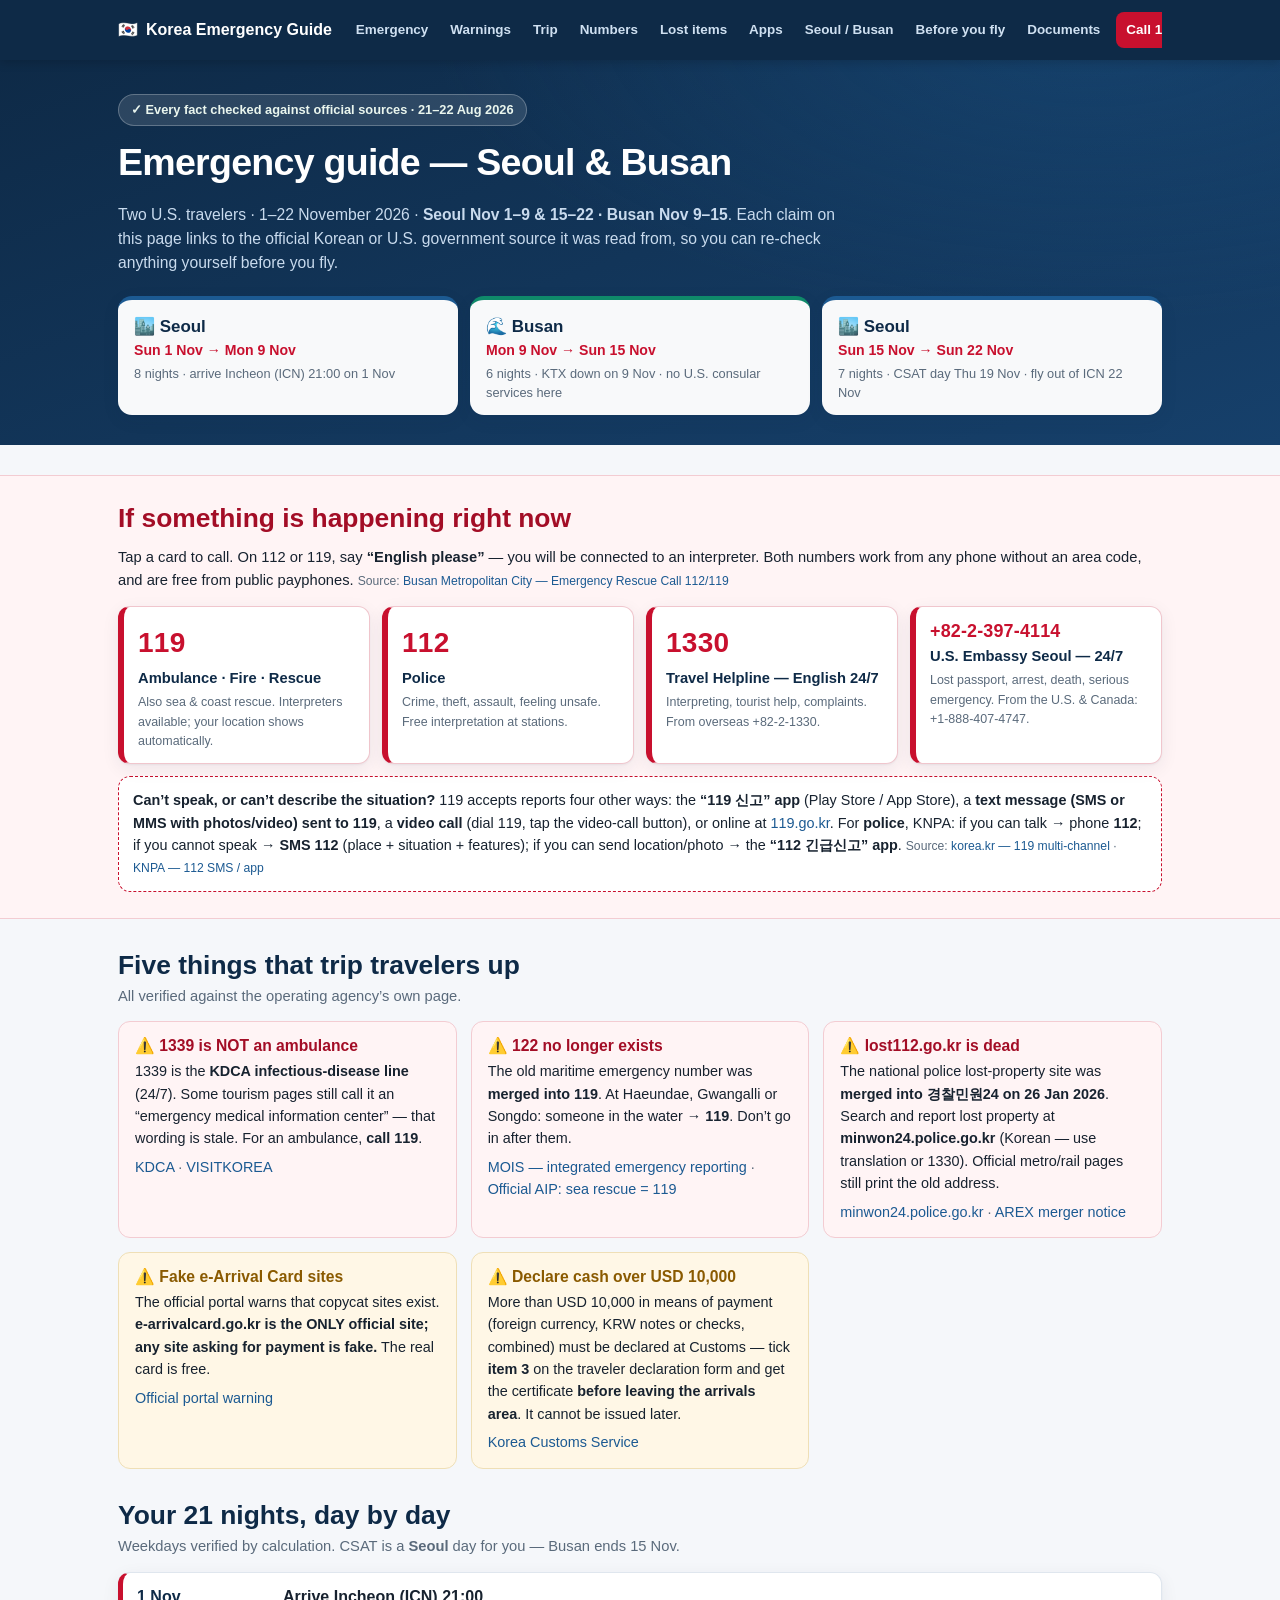
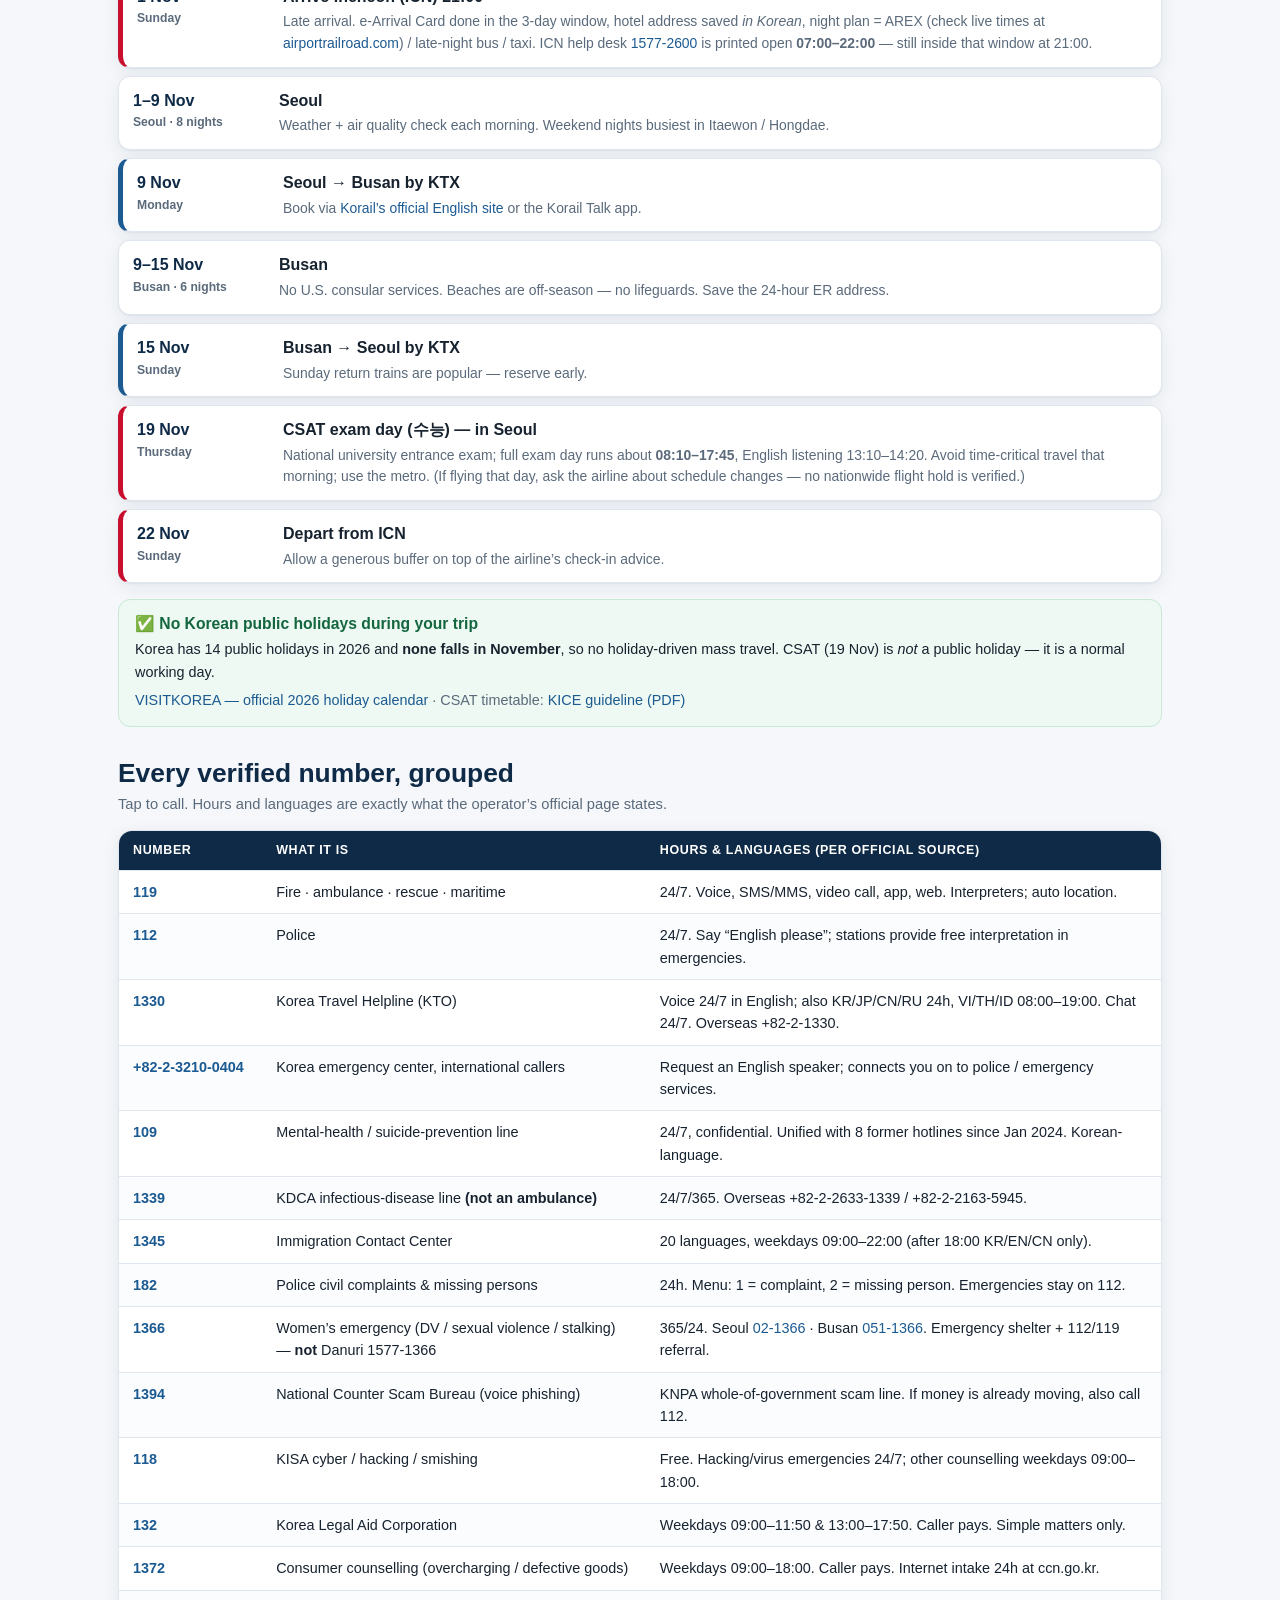
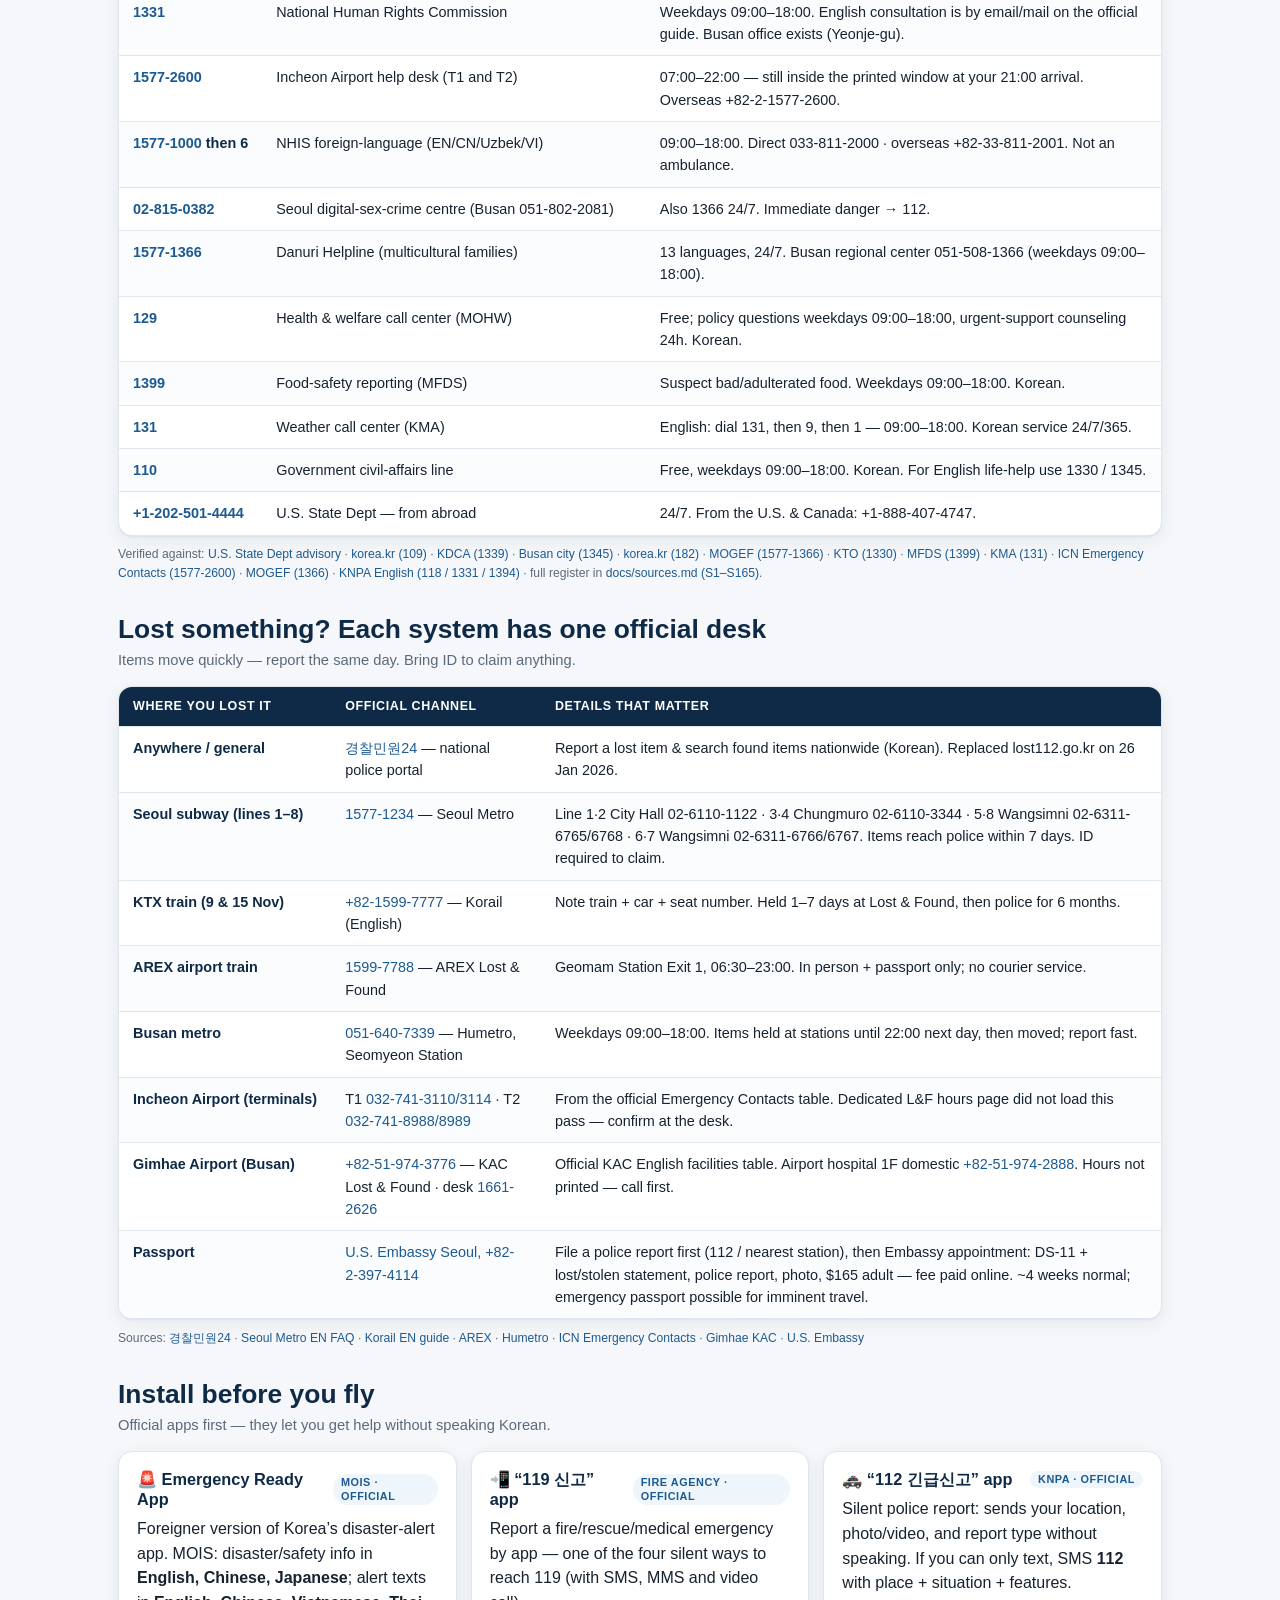
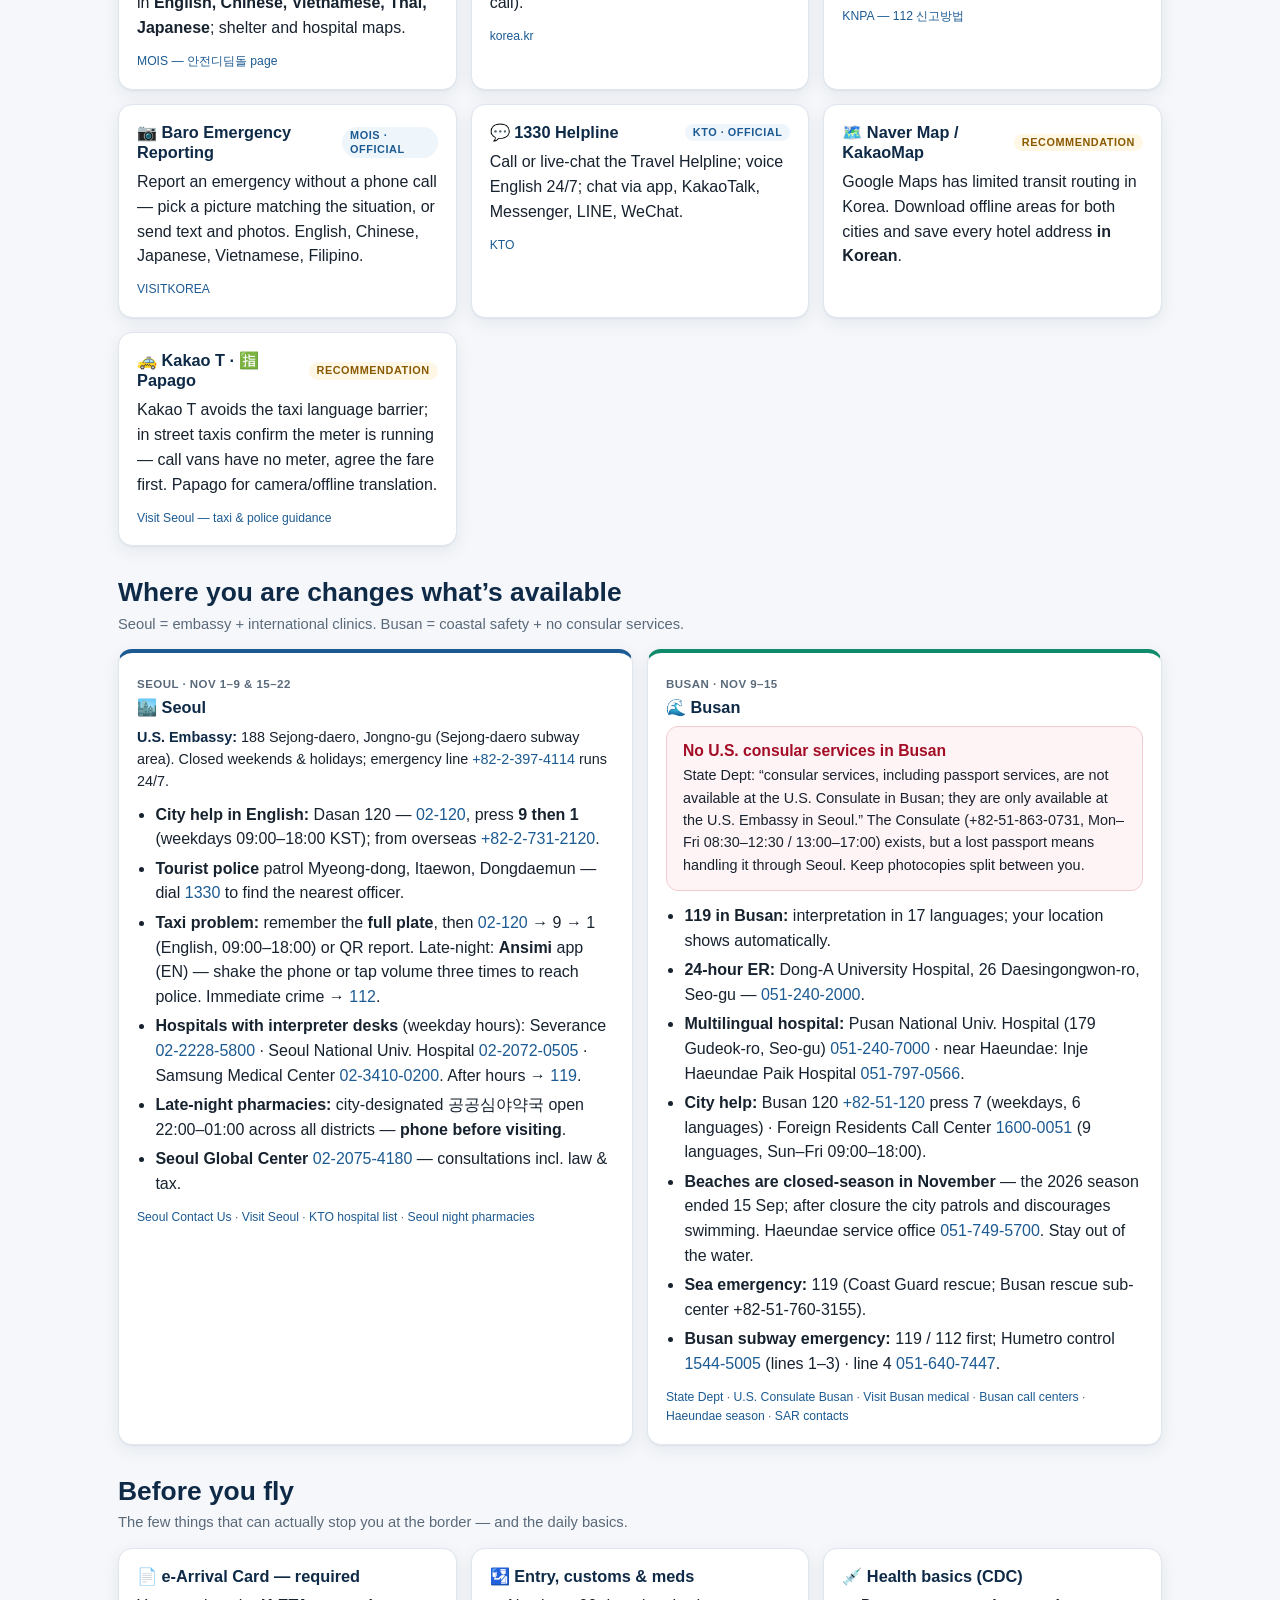
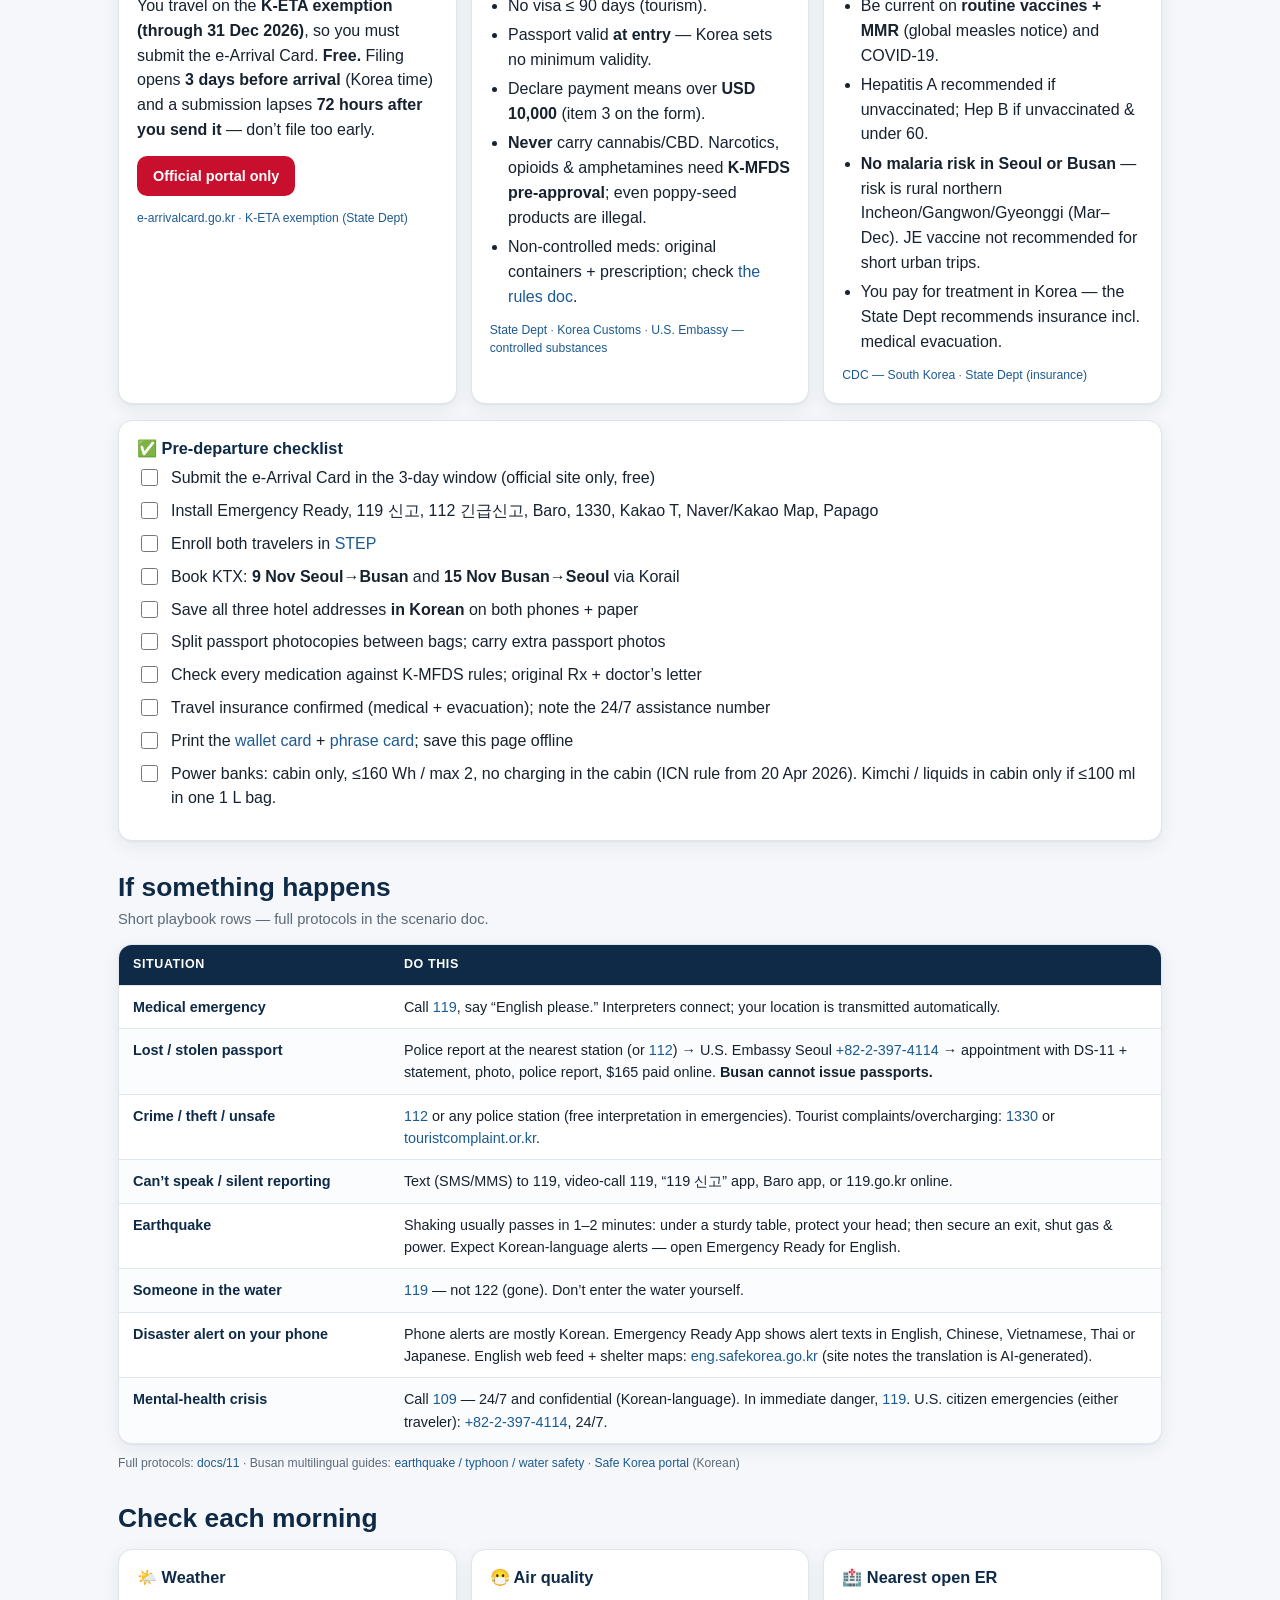
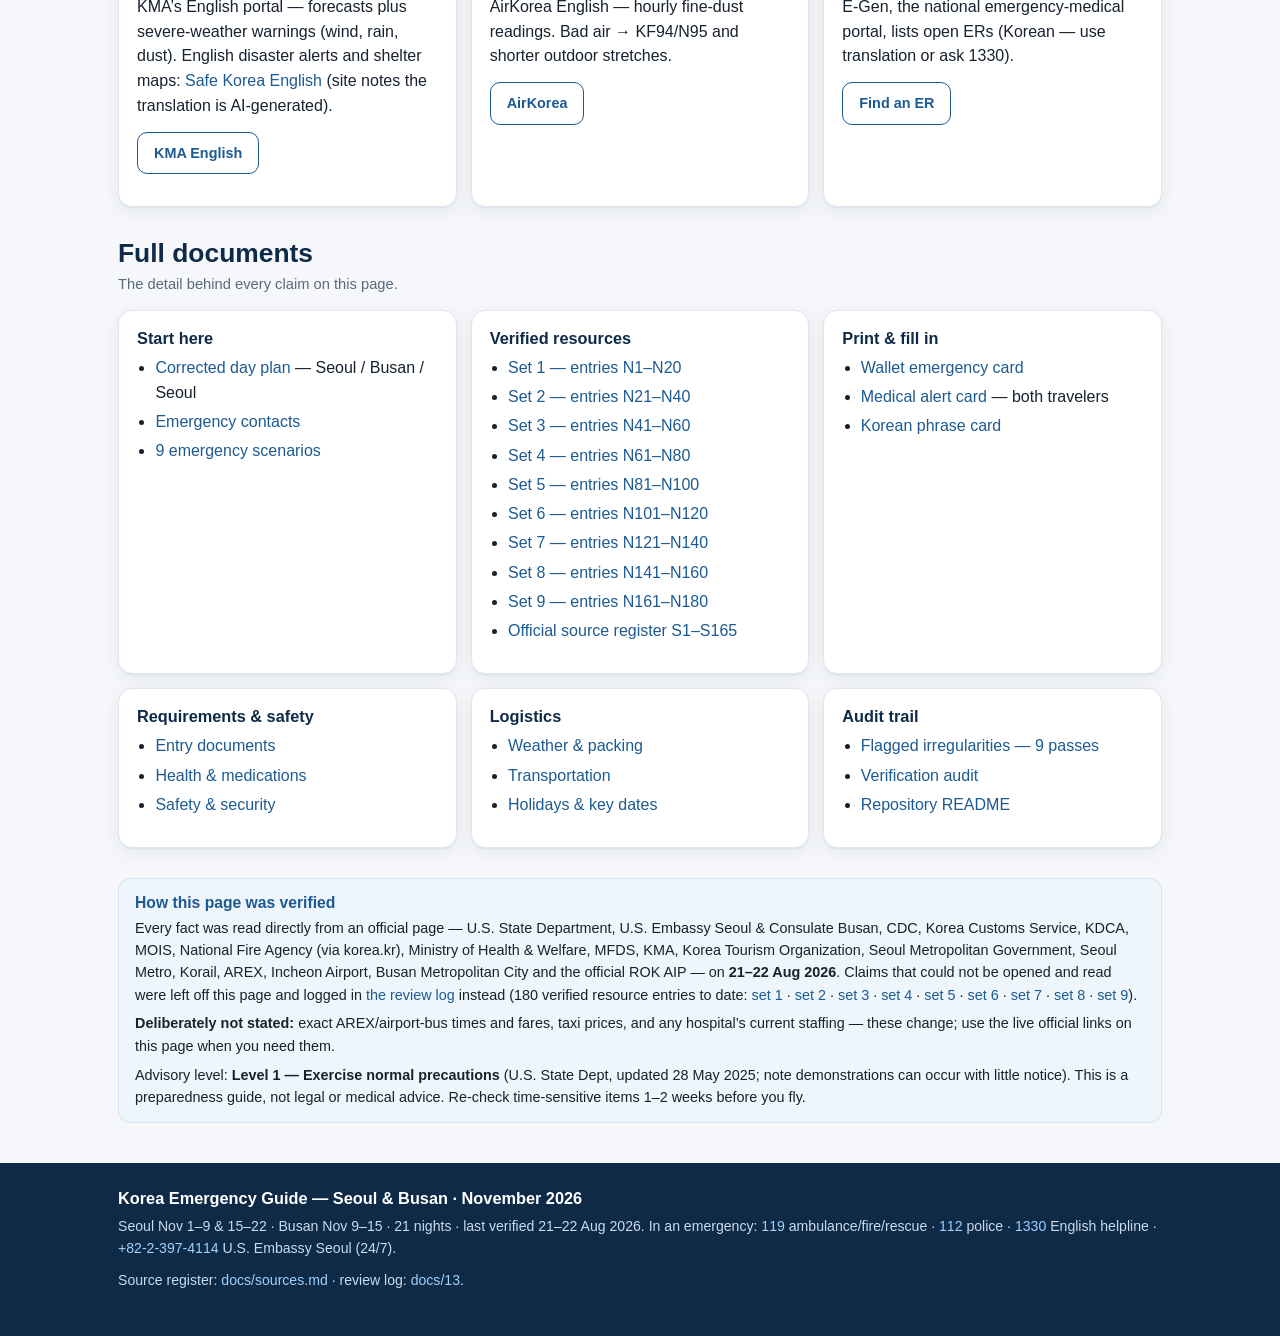
==== commit 1d78291b: "Add verified Seoul/Busan emergency entries N61–N180 (sets 4–9) Six more official-source passes for t" ====
--- a/index.html
+++ b/index.html
@@ -98,7 +98,11 @@
       the <strong>“119 신고” app</strong> (Play Store / App Store), a <strong>text message (SMS or MMS with
       photos/video) sent to 119</strong>, a <strong>video call</strong> (dial 119, tap the video-call button),
       or online at <a href="https://www.119.go.kr/Center119/main.do">119.go.kr</a>.
-      <span class="src">Source: <a href="https://www.korea.kr/news/policyNewsView.do?newsId=148931185">korea.kr — National Fire Agency: 119 multi-channel reporting</a></span>
+      For <strong>police</strong>, KNPA: if you can talk → phone <strong>112</strong>; if you cannot speak →
+      <strong>SMS 112</strong> (place + situation + features); if you can send location/photo → the
+      <strong>“112 긴급신고” app</strong>.
+      <span class="src">Source: <a href="https://www.korea.kr/news/policyNewsView.do?newsId=148931185">korea.kr — 119 multi-channel</a> ·
+        <a href="https://www.police.go.kr/user/bbs/BD_selectBbs.do?q_bbsCode=1007&amp;q_bbscttSn=20250613093203002">KNPA — 112 SMS / app</a></span>
     </div>
   </div>
 </section>
@@ -161,7 +165,8 @@
         <div class="d">1 Nov<small>Sunday</small></div>
         <div class="b"><strong>Arrive Incheon (ICN) 21:00</strong>
           <span>Late arrival. e-Arrival Card done in the 3-day window, hotel address saved <em>in Korean</em>,
-            night plan = AREX (check live times at <a href="https://www.airportrailroad.com/main">airportrailroad.com</a>) / late-night bus / taxi.</span></div>
+            night plan = AREX (check live times at <a href="https://www.airportrailroad.com/main">airportrailroad.com</a>) / late-night bus / taxi.
+            ICN help desk <a href="tel:15772600">1577-2600</a> is printed open <strong>07:00–22:00</strong> — still inside that window at 21:00.</span></div>
       </div>
       <div class="tl-row">
         <div class="d">1–9 Nov<small>Seoul · 8 nights</small></div>
@@ -242,8 +247,32 @@
             <td>Police civil complaints &amp; missing persons</td>
             <td>24h. Menu: 1 = complaint, 2 = missing person. Emergencies stay on 112.</td></tr>
           <tr><td class="n"><a href="tel:1366">1366</a></td>
-            <td>Domestic-violence hotline</td>
-            <td>24-hour national hotline (also women’s shelters via police referral).</td></tr>
+            <td>Women’s emergency (DV / sexual violence / stalking) — <strong>not</strong> Danuri 1577-1366</td>
+            <td>365/24. Seoul <a href="tel:021366">02-1366</a> · Busan <a href="tel:0511366">051-1366</a>. Emergency shelter + 112/119 referral.</td></tr>
+          <tr><td class="n"><a href="tel:1394">1394</a></td>
+            <td>National Counter Scam Bureau (voice phishing)</td>
+            <td>KNPA whole-of-government scam line. If money is already moving, also call 112.</td></tr>
+          <tr><td class="n"><a href="tel:118">118</a></td>
+            <td>KISA cyber / hacking / smishing</td>
+            <td>Free. Hacking/virus emergencies 24/7; other counselling weekdays 09:00–18:00.</td></tr>
+          <tr><td class="n"><a href="tel:132">132</a></td>
+            <td>Korea Legal Aid Corporation</td>
+            <td>Weekdays 09:00–11:50 &amp; 13:00–17:50. Caller pays. Simple matters only.</td></tr>
+          <tr><td class="n"><a href="tel:1372">1372</a></td>
+            <td>Consumer counselling (overcharging / defective goods)</td>
+            <td>Weekdays 09:00–18:00. Caller pays. Internet intake 24h at ccn.go.kr.</td></tr>
+          <tr><td class="n"><a href="tel:1331">1331</a></td>
+            <td>National Human Rights Commission</td>
+            <td>Weekdays 09:00–18:00. English consultation is by email/mail on the official guide. Busan office exists (Yeonje-gu).</td></tr>
+          <tr><td class="n"><a href="tel:15772600">1577-2600</a></td>
+            <td>Incheon Airport help desk (T1 and T2)</td>
+            <td>07:00–22:00 — still inside the printed window at your 21:00 arrival. Overseas +82-2-1577-2600.</td></tr>
+          <tr><td class="n"><a href="tel:15771000">1577-1000</a> then 6</td>
+            <td>NHIS foreign-language (EN/CN/Uzbek/VI)</td>
+            <td>09:00–18:00. Direct 033-811-2000 · overseas +82-33-811-2001. Not an ambulance.</td></tr>
+          <tr><td class="n"><a href="tel:028150382">02-815-0382</a></td>
+            <td>Seoul digital-sex-crime centre (Busan 051-802-2081)</td>
+            <td>Also 1366 24/7. Immediate danger → 112.</td></tr>
           <tr><td class="n"><a href="tel:15771366">1577-1366</a></td>
             <td>Danuri Helpline (multicultural families)</td>
             <td>13 languages, 24/7. Busan regional center 051-508-1366 (weekdays 09:00–18:00).</td></tr>
@@ -275,7 +304,10 @@
       <a href="https://knto.or.kr/eng/1330KoreaTravelHelpline">KTO (1330)</a> ·
       <a href="https://mfds.go.kr/wpge/m_46/de010406l001.do">MFDS (1399)</a> ·
       <a href="https://www.kma.go.kr/eng/biz/public_04.jsp">KMA (131)</a> ·
-      full register in <a href="docs/sources.md">docs/sources.md (S1–S75)</a>.</p>
+      <a href="https://www.airport.kr/ap_en/1544/subview.do">ICN Emergency Contacts (1577-2600)</a> ·
+      <a href="https://www.mogef.go.kr/cc/wcc/cc_wcc_f001.do">MOGEF (1366)</a> ·
+      <a href="https://www.police.go.kr/eng/main.do">KNPA English (118 / 1331 / 1394)</a> ·
+      full register in <a href="docs/sources.md">docs/sources.md (S1–S165)</a>.</p>
   </section>
 
   <!-- ================= LOST ================= -->
@@ -289,12 +321,12 @@
         <thead><tr><th>Where you lost it</th><th>Official channel</th><th>Details that matter</th></tr></thead>
         <tbody>
           <tr><td class="n">Anywhere / general</td>
-            <td><a href="https://minwon24.police.go.kr/main.do">경찴민원24</a> — national police portal</td>
+            <td><a href="https://minwon24.police.go.kr/main.do">경찰민원24</a> — national police portal</td>
             <td>Report a lost item &amp; search found items nationwide (Korean). Replaced lost112.go.kr on 26 Jan 2026.</td></tr>
           <tr><td class="n">Seoul subway (lines 1–8)</td>
             <td><a href="tel:15771234">1577-1234</a> — Seoul Metro</td>
-            <td>Line 1·2 City Hall 02-6110-1122 · 3·4 Chungmuro 02-6110-3344 · 5·8 Wangsimni 02-6310-6765 ·
-              6·7 Wangsimni 02-6310-6766. Items reach police within 7 days. ID required to claim.</td></tr>
+            <td>Line 1·2 City Hall 02-6110-1122 · 3·4 Chungmuro 02-6110-3344 · 5·8 Wangsimni 02-6311-6765/6768 ·
+              6·7 Wangsimni 02-6311-6766/6767. Items reach police within 7 days. ID required to claim.</td></tr>
           <tr><td class="n">KTX train (9 &amp; 15 Nov)</td>
             <td><a href="tel:+8215997777">+82-1599-7777</a> — Korail (English)</td>
             <td>Note train + car + seat number. Held 1–7 days at Lost &amp; Found, then police for 6 months.</td></tr>
@@ -304,6 +336,12 @@
           <tr><td class="n">Busan metro</td>
             <td><a href="tel:+82516407339">051-640-7339</a> — Humetro, Seomyeon Station</td>
             <td>Weekdays 09:00–18:00. Items held at stations until 22:00 next day, then moved; report fast.</td></tr>
+          <tr><td class="n">Incheon Airport (terminals)</td>
+            <td>T1 <a href="tel:0327413110">032-741-3110/3114</a> · T2 <a href="tel:0327418988">032-741-8988/8989</a></td>
+            <td>From the official Emergency Contacts table. Dedicated L&amp;F hours page did not load this pass — confirm at the desk.</td></tr>
+          <tr><td class="n">Gimhae Airport (Busan)</td>
+            <td><a href="tel:0519743776">+82-51-974-3776</a> — KAC Lost &amp; Found · desk <a href="tel:16612626">1661-2626</a></td>
+            <td>Official KAC English facilities table. Airport hospital 1F domestic <a href="tel:0519742888">+82-51-974-2888</a>. Hours not printed — call first.</td></tr>
           <tr><td class="n">Passport</td>
             <td><a href="tel:+8223974114">U.S. Embassy Seoul, +82-2-397-4114</a></td>
             <td>File a police report first (112 / nearest station), then Embassy appointment: DS-11 + lost/stolen
@@ -318,6 +356,8 @@
       <a href="https://www.korail.com/global/eng/passengerGuide/info/otherInfo">Korail EN guide</a> ·
       <a href="https://www.airportrailroad.com/customer/lost">AREX</a> ·
       <a href="https://www2.humetro.busan.kr/homepage/cht/page/subLocation.do?menu_no=10060103">Humetro</a> ·
+      <a href="https://www.airport.kr/ap_en/1544/subview.do">ICN Emergency Contacts</a> ·
+      <a href="https://www.airport.co.kr/gimhaeeng/cms/frCon/index.do?MENU_ID=190">Gimhae KAC</a> ·
       <a href="https://kr.usembassy.gov/services-lost-stolen-damaged-passport/">U.S. Embassy</a></p>
   </section>
 
@@ -340,6 +380,12 @@
         <p>Report a fire/rescue/medical emergency by app — one of the four silent ways to reach 119
           (with SMS, MMS and video call).</p>
         <p class="src"><a href="https://www.korea.kr/news/policyNewsView.do?newsId=148931185">korea.kr</a></p>
+      </div>
+      <div class="card">
+        <h3>🚓 “112 긴급신고” app <span class="app-chip">KNPA · official</span></h3>
+        <p>Silent police report: sends your location, photo/video, and report type without speaking.
+          If you can only text, SMS <strong>112</strong> with place + situation + features.</p>
+        <p class="src"><a href="https://www.police.go.kr/user/bbs/BD_selectBbs.do?q_bbsCode=1007&amp;q_bbscttSn=20250613093203002">KNPA — 112 신고방법</a></p>
       </div>
       <div class="card">
         <h3>📷 Baro Emergency Reporting <span class="app-chip">MOIS · official</span></h3>
@@ -383,6 +429,9 @@
             (weekdays 09:00–18:00 KST); from overseas <a href="tel:+8227312120">+82-2-731-2120</a>.</li>
           <li><b>Tourist police</b> patrol Myeong-dong, Itaewon, Dongdaemun — dial <a href="tel:1330">1330</a> to
             find the nearest officer.</li>
+          <li><b>Taxi problem:</b> remember the <strong>full plate</strong>, then <a href="tel:02120">02-120</a>
+            → 9 → 1 (English, 09:00–18:00) or QR report. Late-night: <strong>Ansimi</strong> app (EN) —
+            shake the phone or tap volume three times to reach police. Immediate crime → <a href="tel:112">112</a>.</li>
           <li><b>Hospitals with interpreter desks</b> (weekday hours): Severance
             <a href="tel:+82222285800">02-2228-5800</a> · Seoul National Univ. Hospital
             <a href="tel:+82220720505">02-2072-0505</a> · Samsung Medical Center
@@ -420,6 +469,7 @@
             patrols and discourages swimming. Haeundae service office
             <a href="tel:+82517495700">051-749-5700</a>. Stay out of the water.</li>
           <li><b>Sea emergency:</b> 119 (Coast Guard rescue; Busan rescue sub-center +82-51-760-3155).</li>
+          <li><b>Busan subway emergency:</b> 119 / 112 first; Humetro control <a href="tel:15445005">1544-5005</a> (lines 1–3) · line 4 <a href="tel:0516407447">051-640-7447</a>.</li>
         </ul>
         <p class="src"><a href="https://travel.state.gov/en/international-travel/travel-advisories/south-korea.html">State Dept</a> ·
           <a href="https://kr.usembassy.gov/busan/">U.S. Consulate Busan</a> ·
@@ -480,7 +530,7 @@
       <h3>✅ Pre-departure checklist</h3>
       <ul class="checklist">
         <li><input type="checkbox" id="c1"><label for="c1">Submit the e-Arrival Card in the 3-day window (official site only, free)</label></li>
-        <li><input type="checkbox" id="c2"><label for="c2">Install Emergency Ready, 119 신고, Baro, 1330, Kakao T, Naver/Kakao Map, Papago</label></li>
+        <li><input type="checkbox" id="c2"><label for="c2">Install Emergency Ready, 119 신고, 112 긴급신고, Baro, 1330, Kakao T, Naver/Kakao Map, Papago</label></li>
         <li><input type="checkbox" id="c3"><label for="c3">Enroll both travelers in <a href="https://step.state.gov">STEP</a></label></li>
         <li><input type="checkbox" id="c4"><label for="c4">Book KTX: <strong>9 Nov Seoul→Busan</strong> and <strong>15 Nov Busan→Seoul</strong> via Korail</label></li>
         <li><input type="checkbox" id="c5"><label for="c5">Save all three hotel addresses <strong>in Korean</strong> on both phones + paper</label></li>
@@ -488,6 +538,7 @@
         <li><input type="checkbox" id="c7"><label for="c7">Check every medication against K-MFDS rules; original Rx + doctor’s letter</label></li>
         <li><input type="checkbox" id="c8"><label for="c8">Travel insurance confirmed (medical + evacuation); note the 24/7 assistance number</label></li>
         <li><input type="checkbox" id="c9"><label for="c9">Print the <a href="print/emergency-card.html">wallet card</a> + <a href="checklists/translation-card.md">phrase card</a>; save this page offline</label></li>
+        <li><input type="checkbox" id="c10"><label for="c10">Power banks: cabin only, ≤160&nbsp;Wh / max 2, no charging in the cabin (ICN rule from 20 Apr 2026). Kimchi / liquids in cabin only if ≤100&nbsp;ml in one 1&nbsp;L bag.</label></li>
       </ul>
     </div>
   </section>
@@ -522,7 +573,9 @@
             <td><a href="tel:119">119</a> — not 122 (gone). Don’t enter the water yourself.</td></tr>
           <tr><td class="n">Disaster alert on your phone</td>
             <td>Phone alerts are mostly Korean. Emergency Ready App shows alert texts in English, Chinese,
-              Vietnamese, Thai or Japanese; Safe Korea portal carries the live feeds.</td></tr>
+              Vietnamese, Thai or Japanese. English web feed + shelter maps:
+              <a href="https://eng.safekorea.go.kr/safekorea-eng/main/main.do">eng.safekorea.go.kr</a>
+              (site notes the translation is AI-generated).</td></tr>
           <tr><td class="n">Mental-health crisis</td>
             <td>Call <a href="tel:109">109</a> — 24/7 and confidential (Korean-language). In immediate danger,
               <a href="tel:119">119</a>. U.S. citizen emergencies (either traveler):
@@ -543,7 +596,9 @@
     <div class="grid three">
       <div class="card">
         <h3>🌤️ Weather</h3>
-        <p>KMA’s English portal — forecasts plus severe-weather warnings (wind, rain, dust).</p>
+        <p>KMA’s English portal — forecasts plus severe-weather warnings (wind, rain, dust).
+          English disaster alerts and shelter maps: <a href="https://eng.safekorea.go.kr/safekorea-eng/main/main.do">Safe Korea English</a>
+          (site notes the translation is AI-generated).</p>
         <p><a class="btn line" href="https://www.kma.go.kr/neng/index.do">KMA English</a></p>
       </div>
       <div class="card">
@@ -580,7 +635,13 @@
           <li><a href="docs/12-seoul-busan-emergency-resources.md">Set 1 — entries N1–N20</a></li>
           <li><a href="docs/14-seoul-busan-emergency-resources-set2.md">Set 2 — entries N21–N40</a></li>
           <li><a href="docs/16-seoul-busan-emergency-resources-set3.md">Set 3 — entries N41–N60</a></li>
-          <li><a href="docs/sources.md">Official source register S1–S75</a></li>
+          <li><a href="docs/17-seoul-busan-emergency-resources-set4.md">Set 4 — entries N61–N80</a></li>
+          <li><a href="docs/18-seoul-busan-emergency-resources-set5.md">Set 5 — entries N81–N100</a></li>
+          <li><a href="docs/19-seoul-busan-emergency-resources-set6.md">Set 6 — entries N101–N120</a></li>
+          <li><a href="docs/20-seoul-busan-emergency-resources-set7.md">Set 7 — entries N121–N140</a></li>
+          <li><a href="docs/21-seoul-busan-emergency-resources-set8.md">Set 8 — entries N141–N160</a></li>
+          <li><a href="docs/22-seoul-busan-emergency-resources-set9.md">Set 9 — entries N161–N180</a></li>
+          <li><a href="docs/sources.md">Official source register S1–S165</a></li>
         </ul>
       </div>
       <div class="card">
@@ -610,7 +671,7 @@
       <div class="card">
         <h3>Audit trail</h3>
         <ul>
-          <li><a href="docs/13-irregularities-2026-08-21.md">Flagged irregularities — 3 passes</a></li>
+          <li><a href="docs/13-irregularities-2026-08-21.md">Flagged irregularities — 9 passes</a></li>
           <li><a href="docs/verification-audit.md">Verification audit</a></li>
           <li><a href="README.md">Repository README</a></li>
         </ul>
@@ -627,10 +688,16 @@
         Welfare, MFDS, KMA, Korea Tourism Organization, Seoul Metropolitan Government, Seoul Metro, Korail, AREX,
         Incheon Airport, Busan Metropolitan City and the official ROK AIP — on <strong>21–22 Aug 2026</strong>.
         Claims that could not be opened and read were left off this page and logged in
-        <a href="docs/13-irregularities-2026-08-21.md">the review log</a> instead (60 verified resource entries to date:
+        <a href="docs/13-irregularities-2026-08-21.md">the review log</a> instead (180 verified resource entries to date:
         <a href="docs/12-seoul-busan-emergency-resources.md">set 1</a> ·
         <a href="docs/14-seoul-busan-emergency-resources-set2.md">set 2</a> ·
-        <a href="docs/16-seoul-busan-emergency-resources-set3.md">set 3</a>).</p>
+        <a href="docs/16-seoul-busan-emergency-resources-set3.md">set 3</a> ·
+        <a href="docs/17-seoul-busan-emergency-resources-set4.md">set 4</a> ·
+        <a href="docs/18-seoul-busan-emergency-resources-set5.md">set 5</a> ·
+        <a href="docs/19-seoul-busan-emergency-resources-set6.md">set 6</a> ·
+        <a href="docs/20-seoul-busan-emergency-resources-set7.md">set 7</a> ·
+        <a href="docs/21-seoul-busan-emergency-resources-set8.md">set 8</a> ·
+        <a href="docs/22-seoul-busan-emergency-resources-set9.md">set 9</a>).</p>
       <p><strong>Deliberately not stated:</strong> exact AREX/airport-bus times and fares, taxi prices, and any
         hospital’s current staffing — these change; use the live official links on this page when you need them.</p>
       <p style="margin-bottom:0">Advisory level: <strong>Level 1 — Exercise normal precautions</strong>
